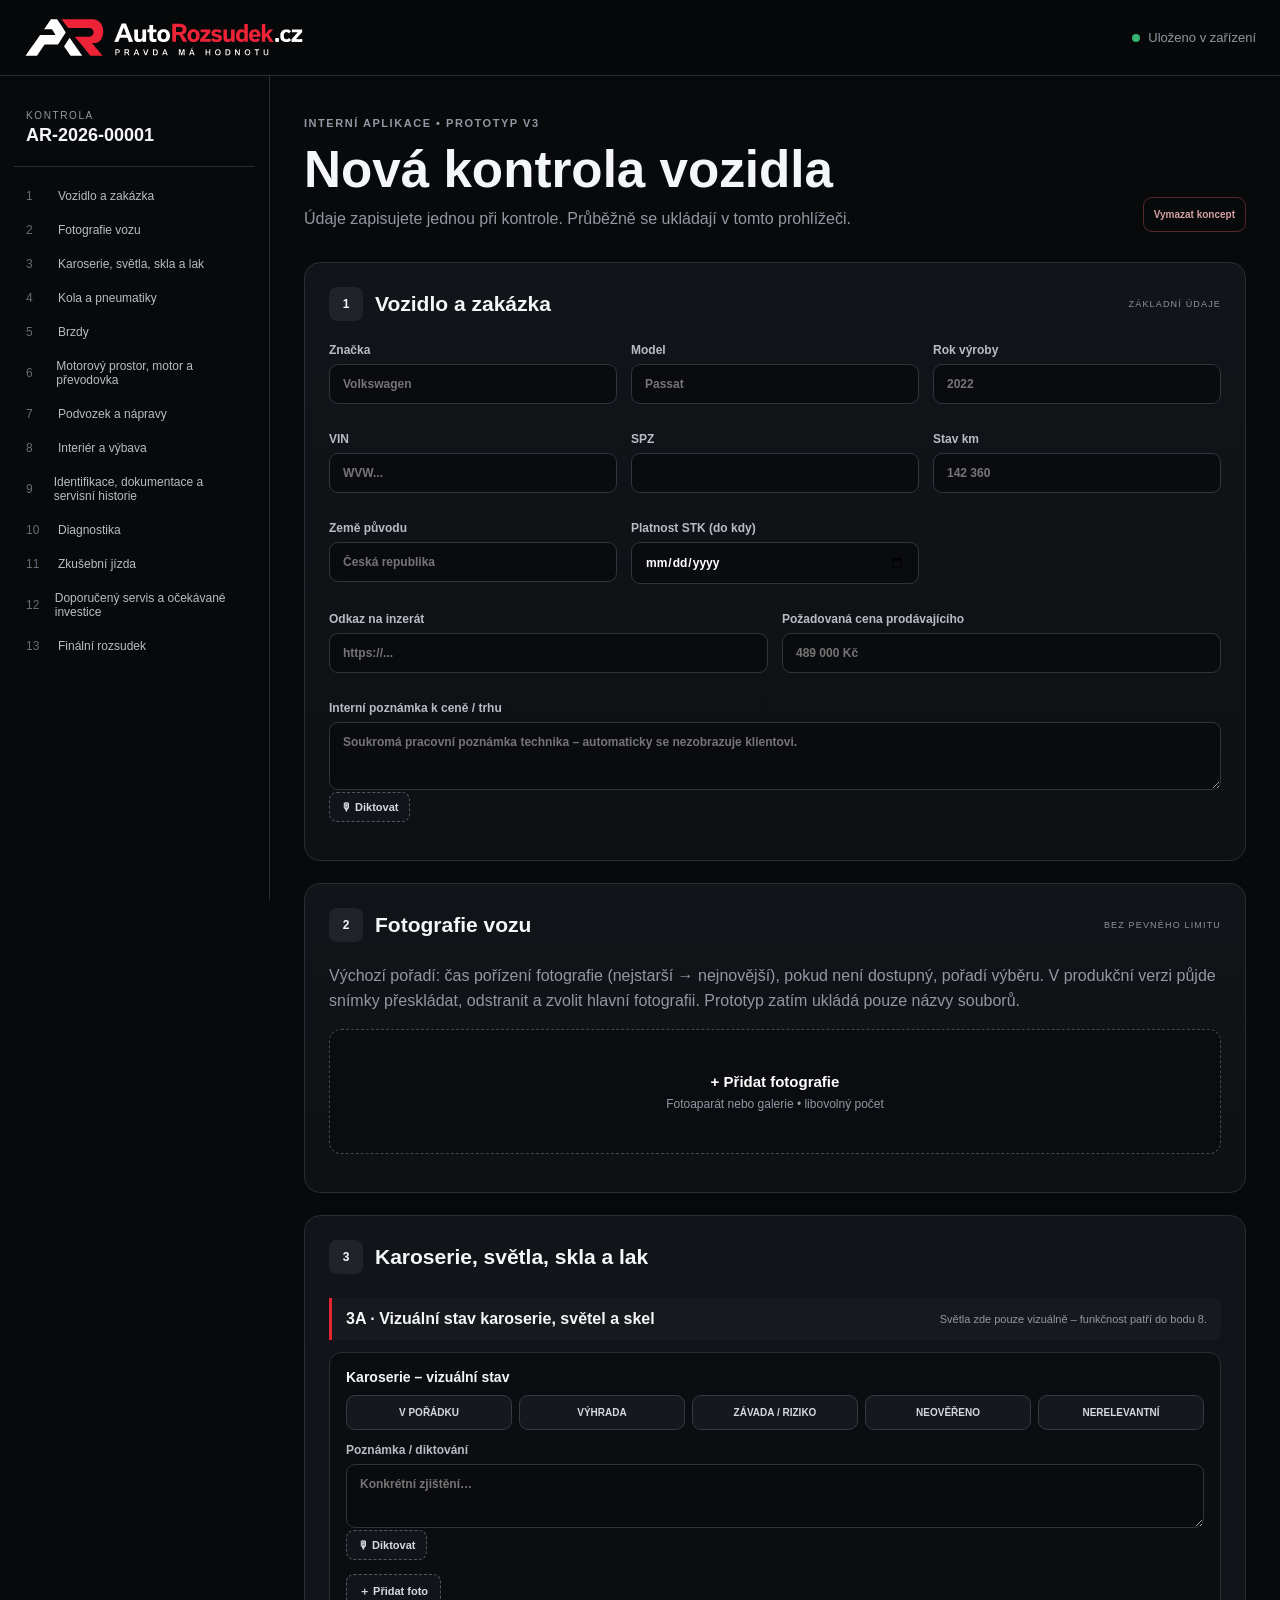
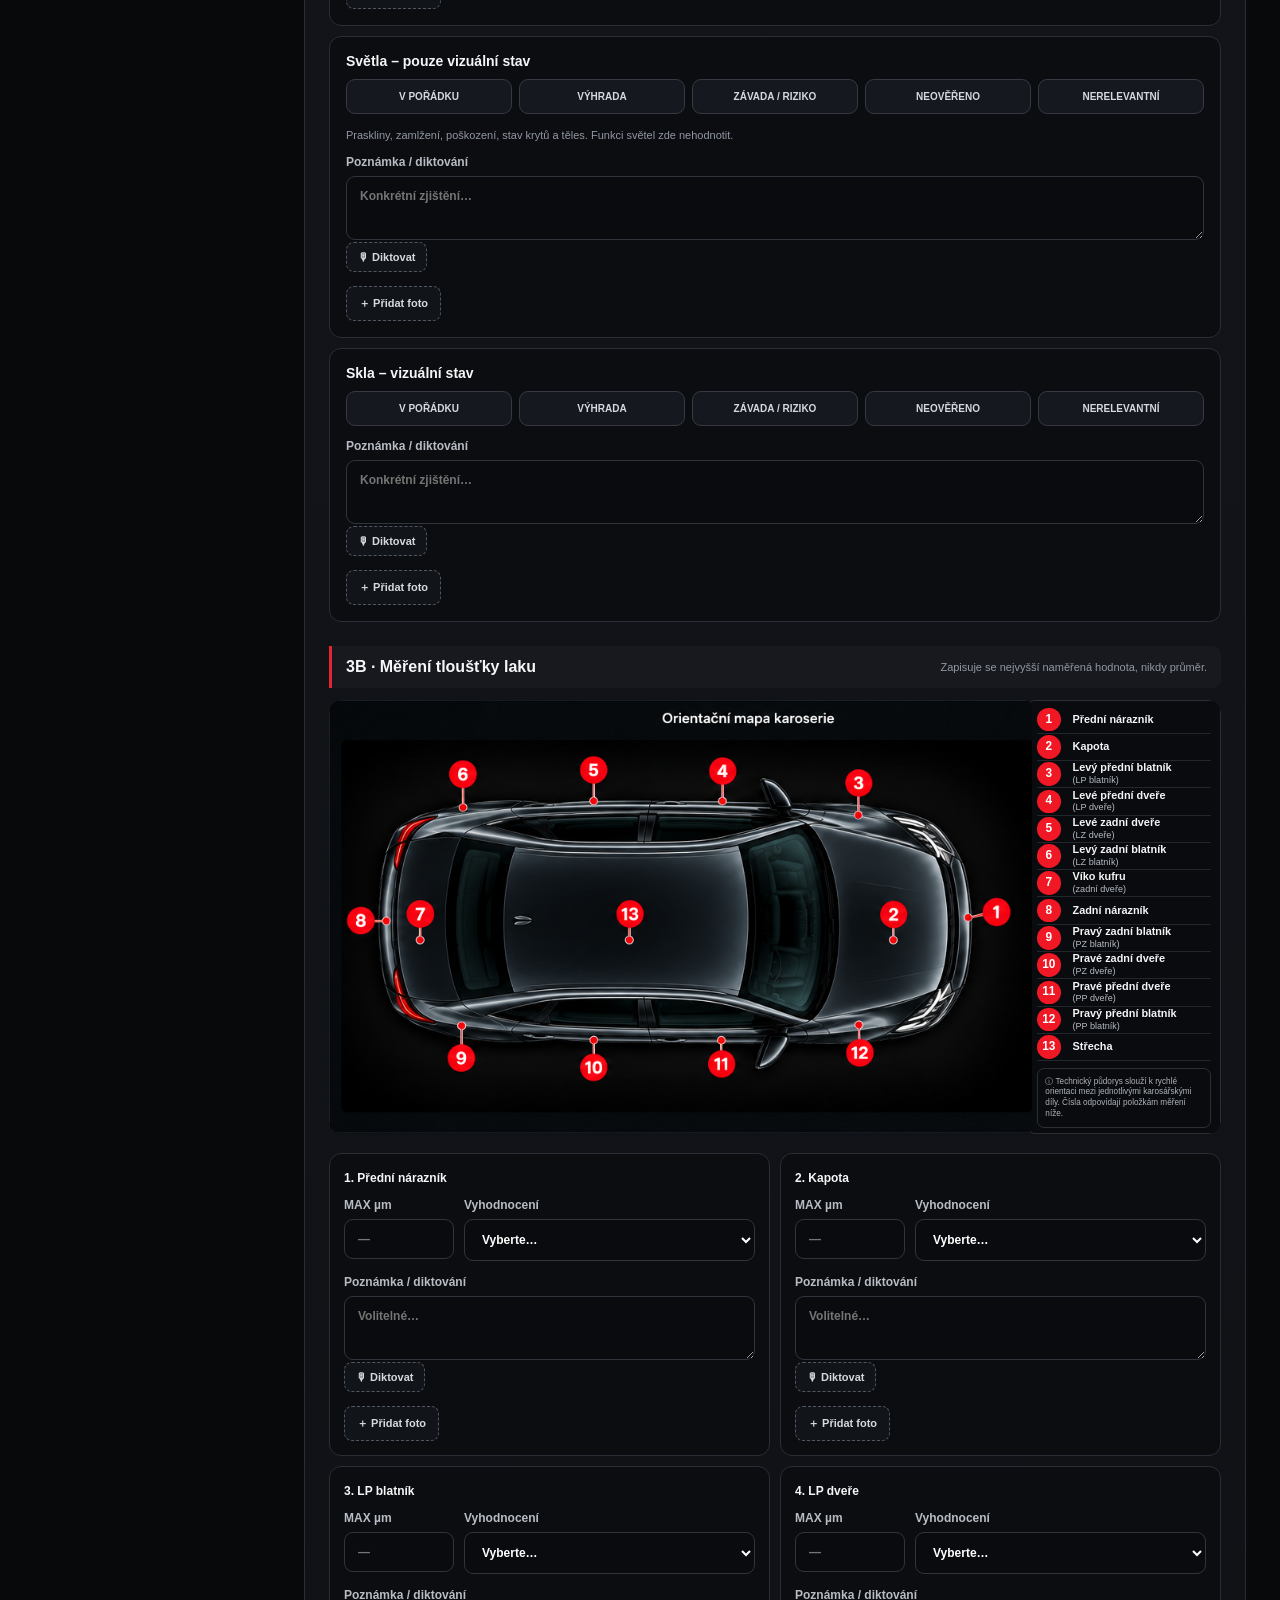
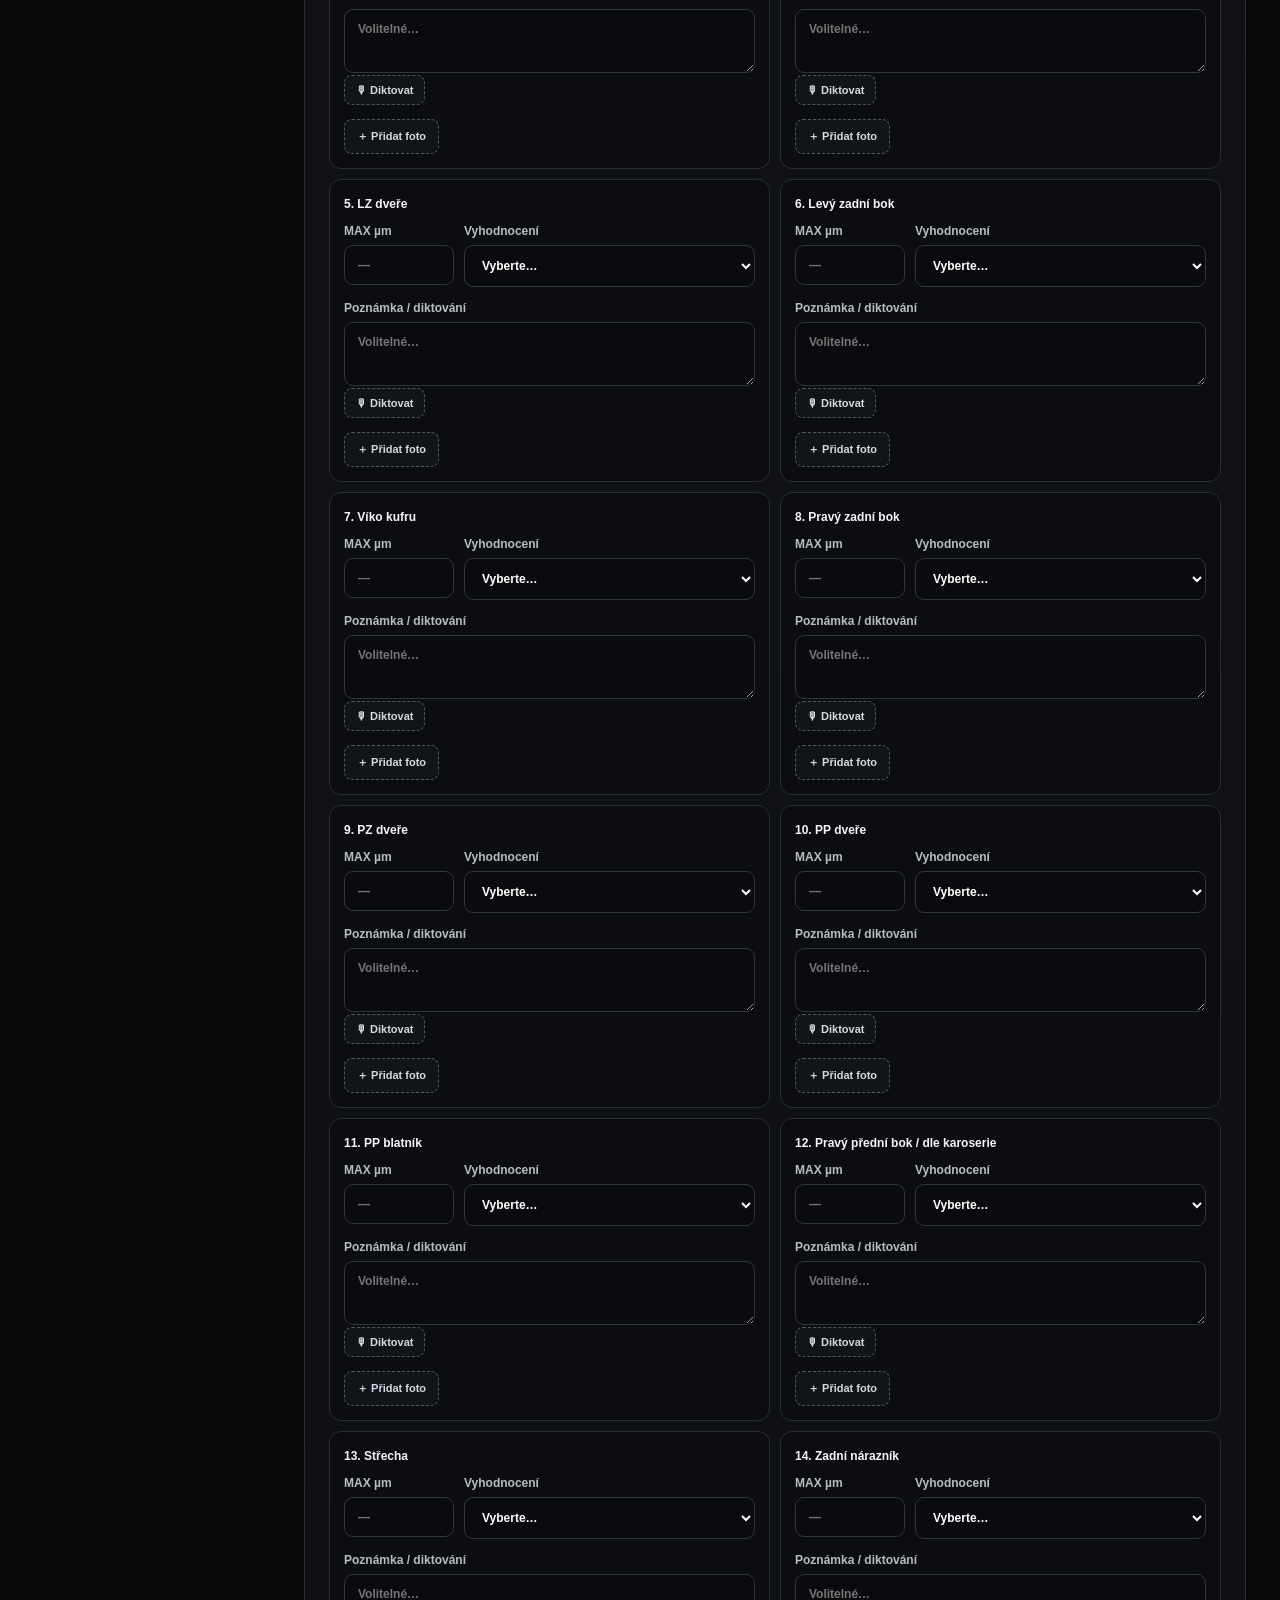
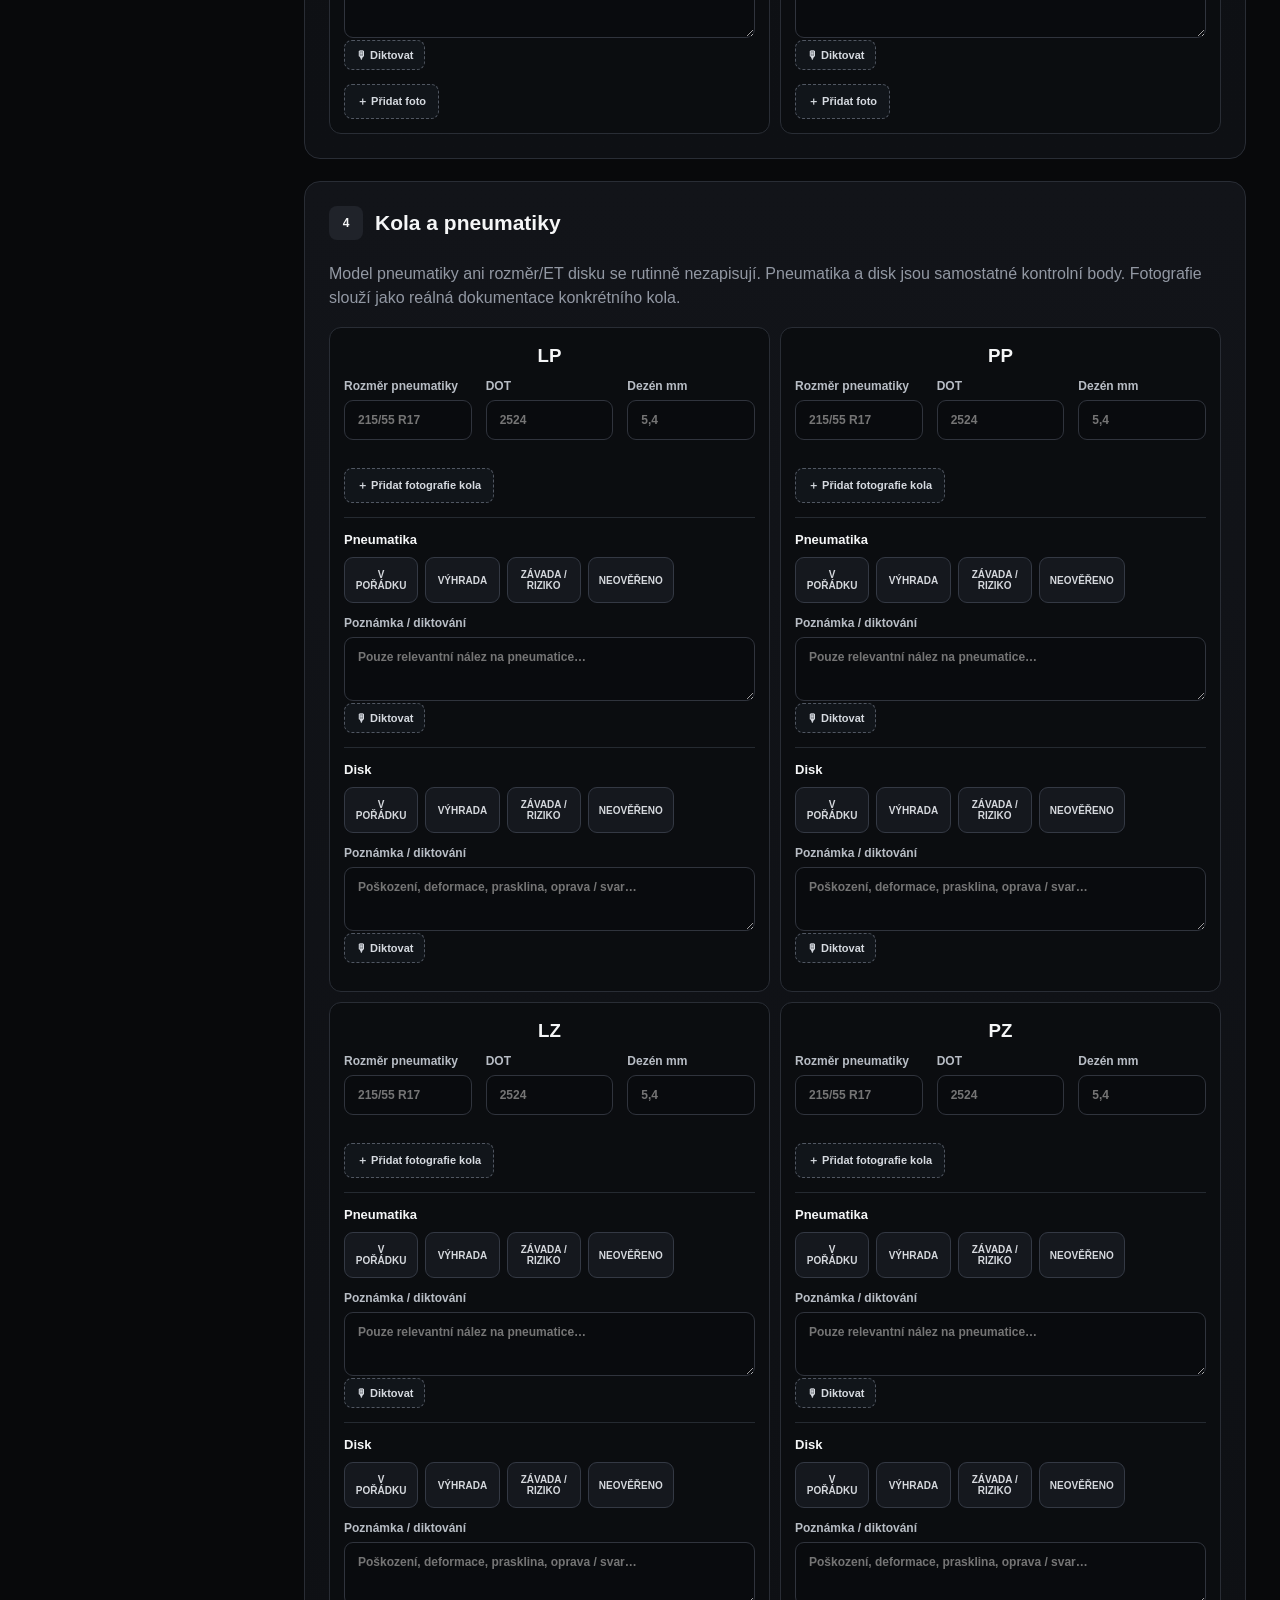
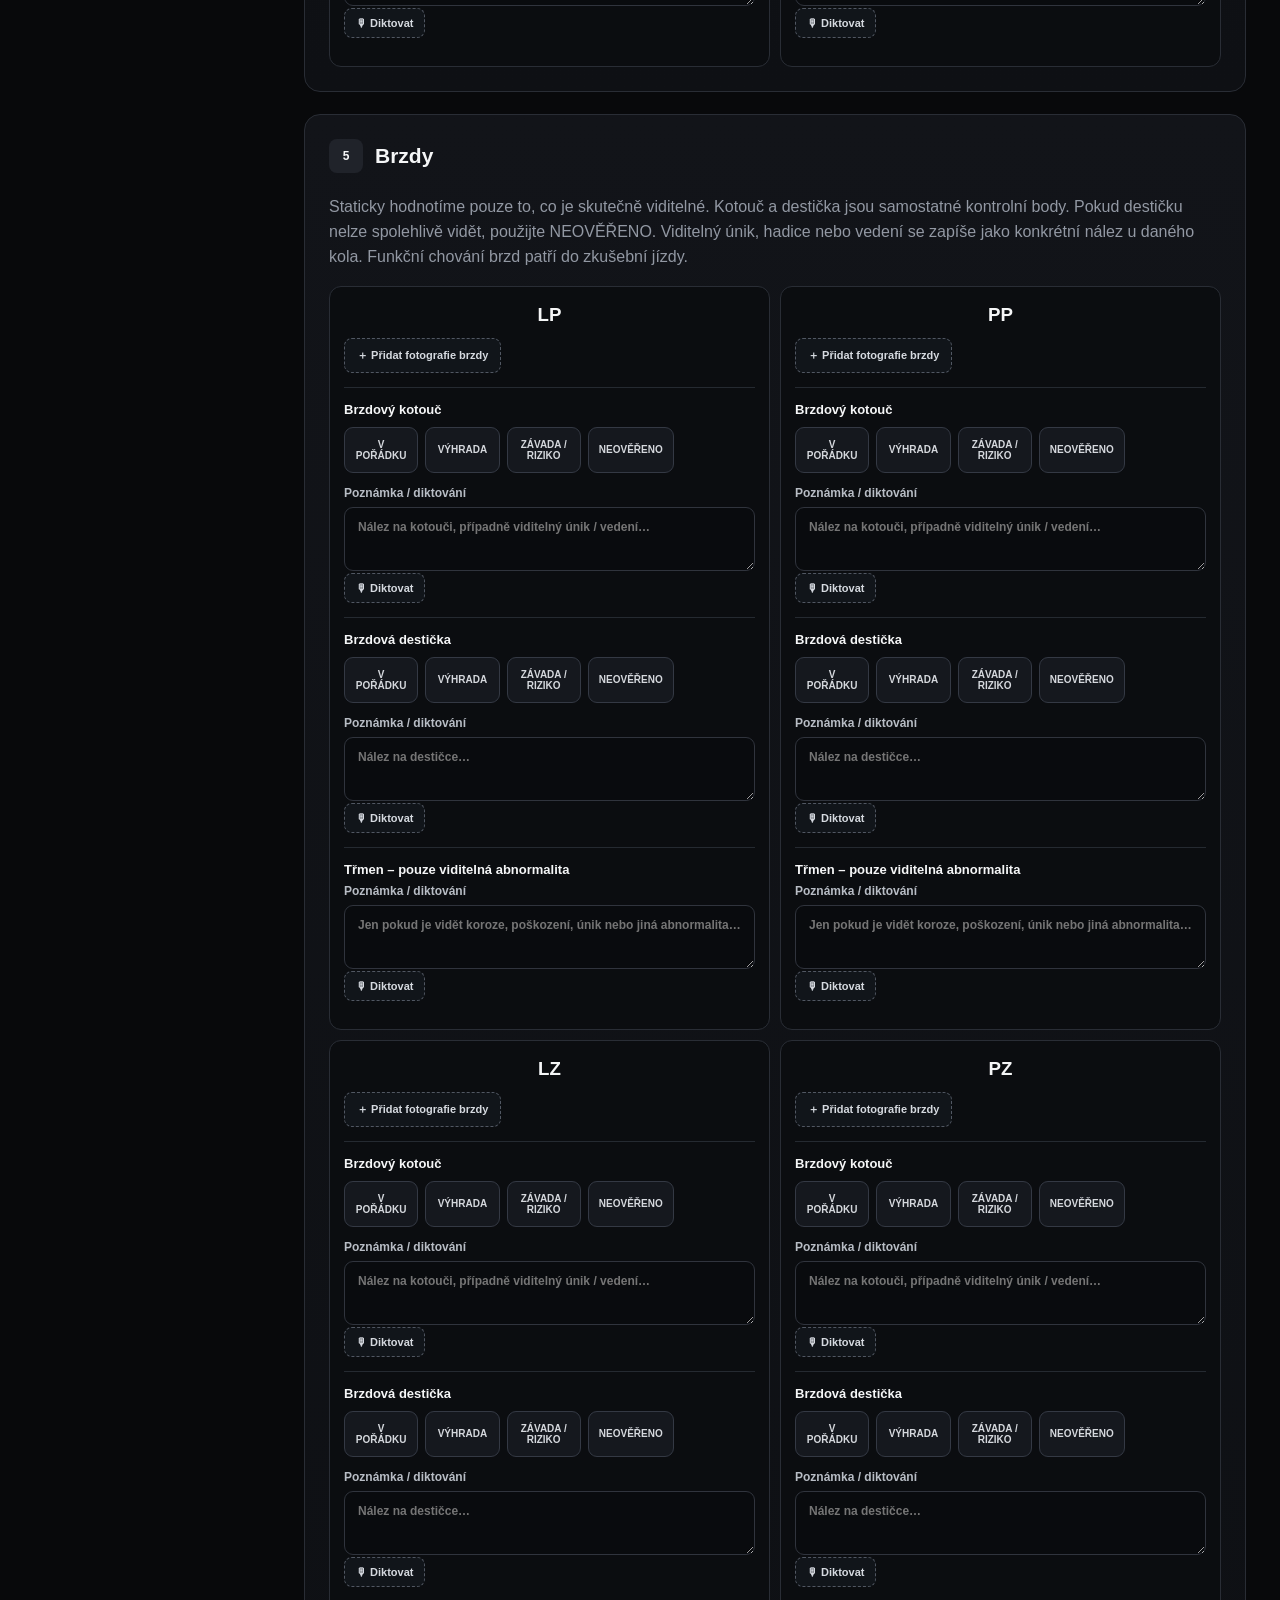
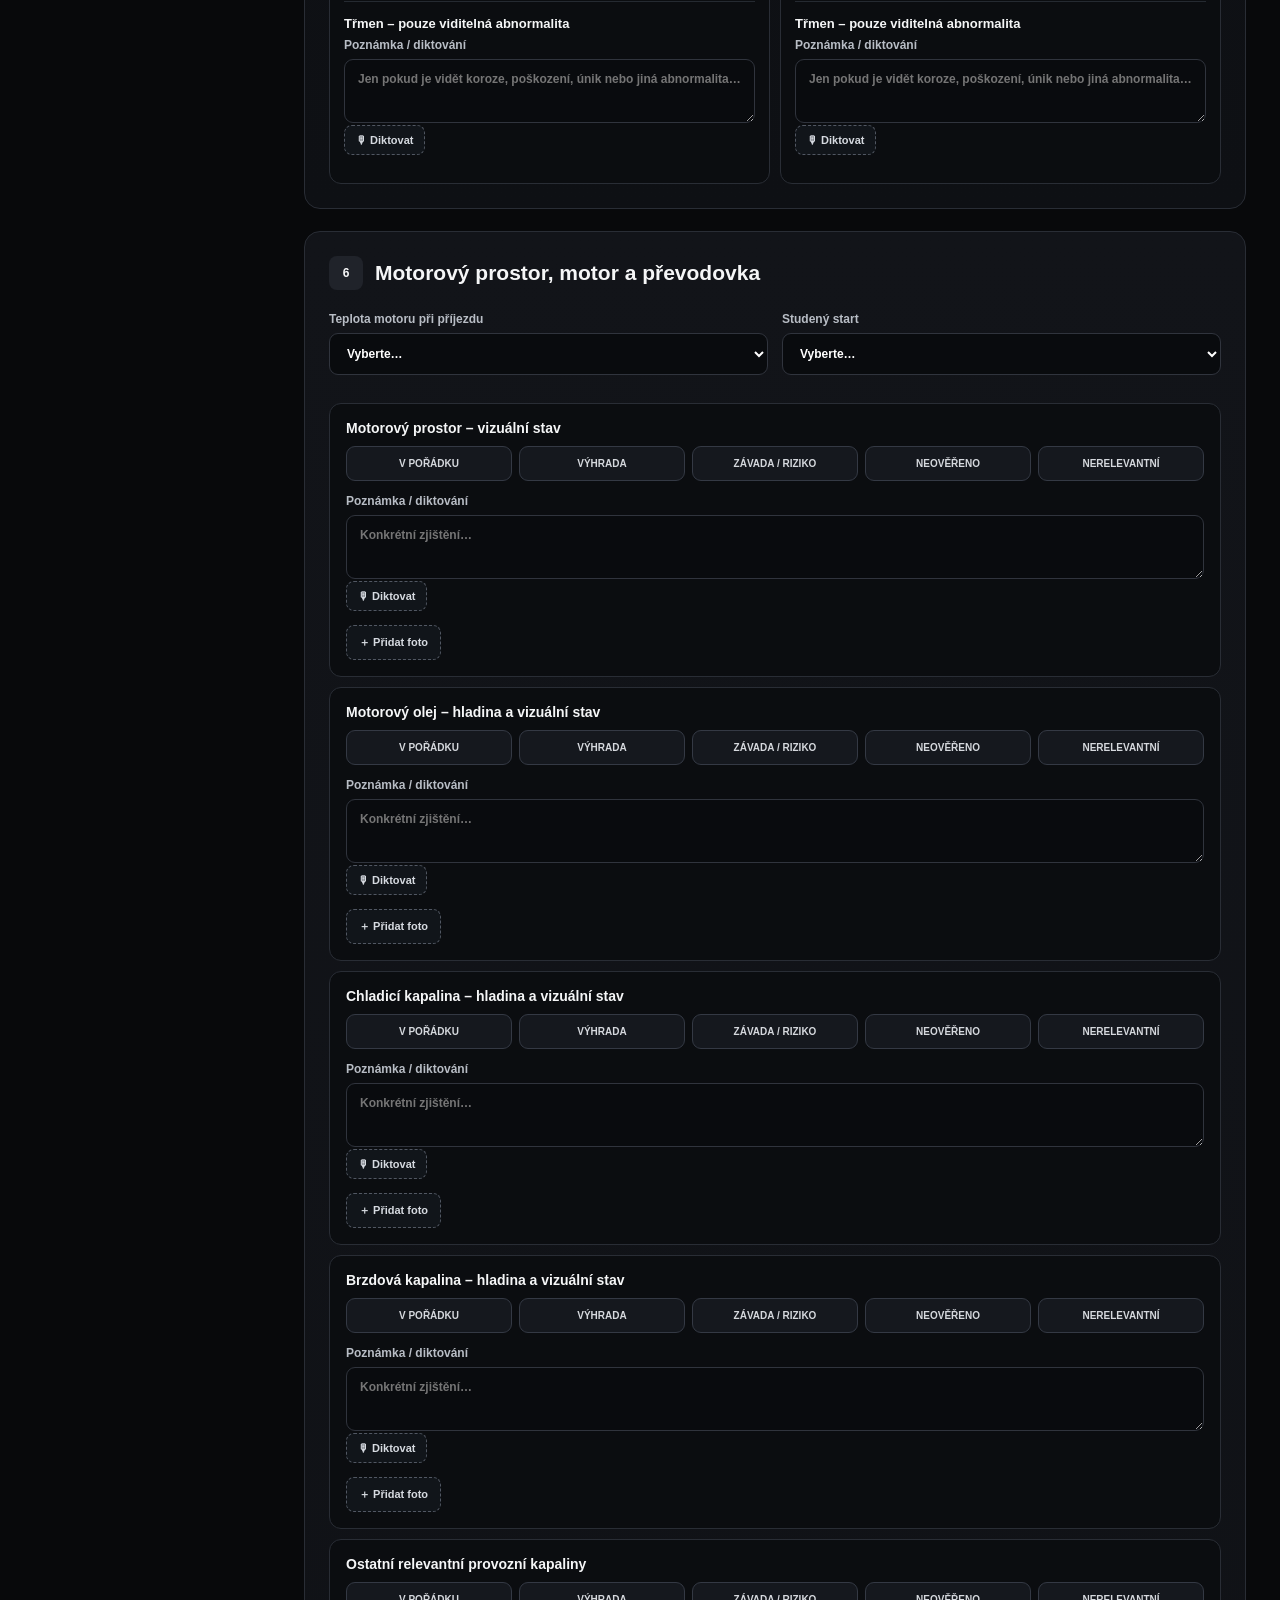
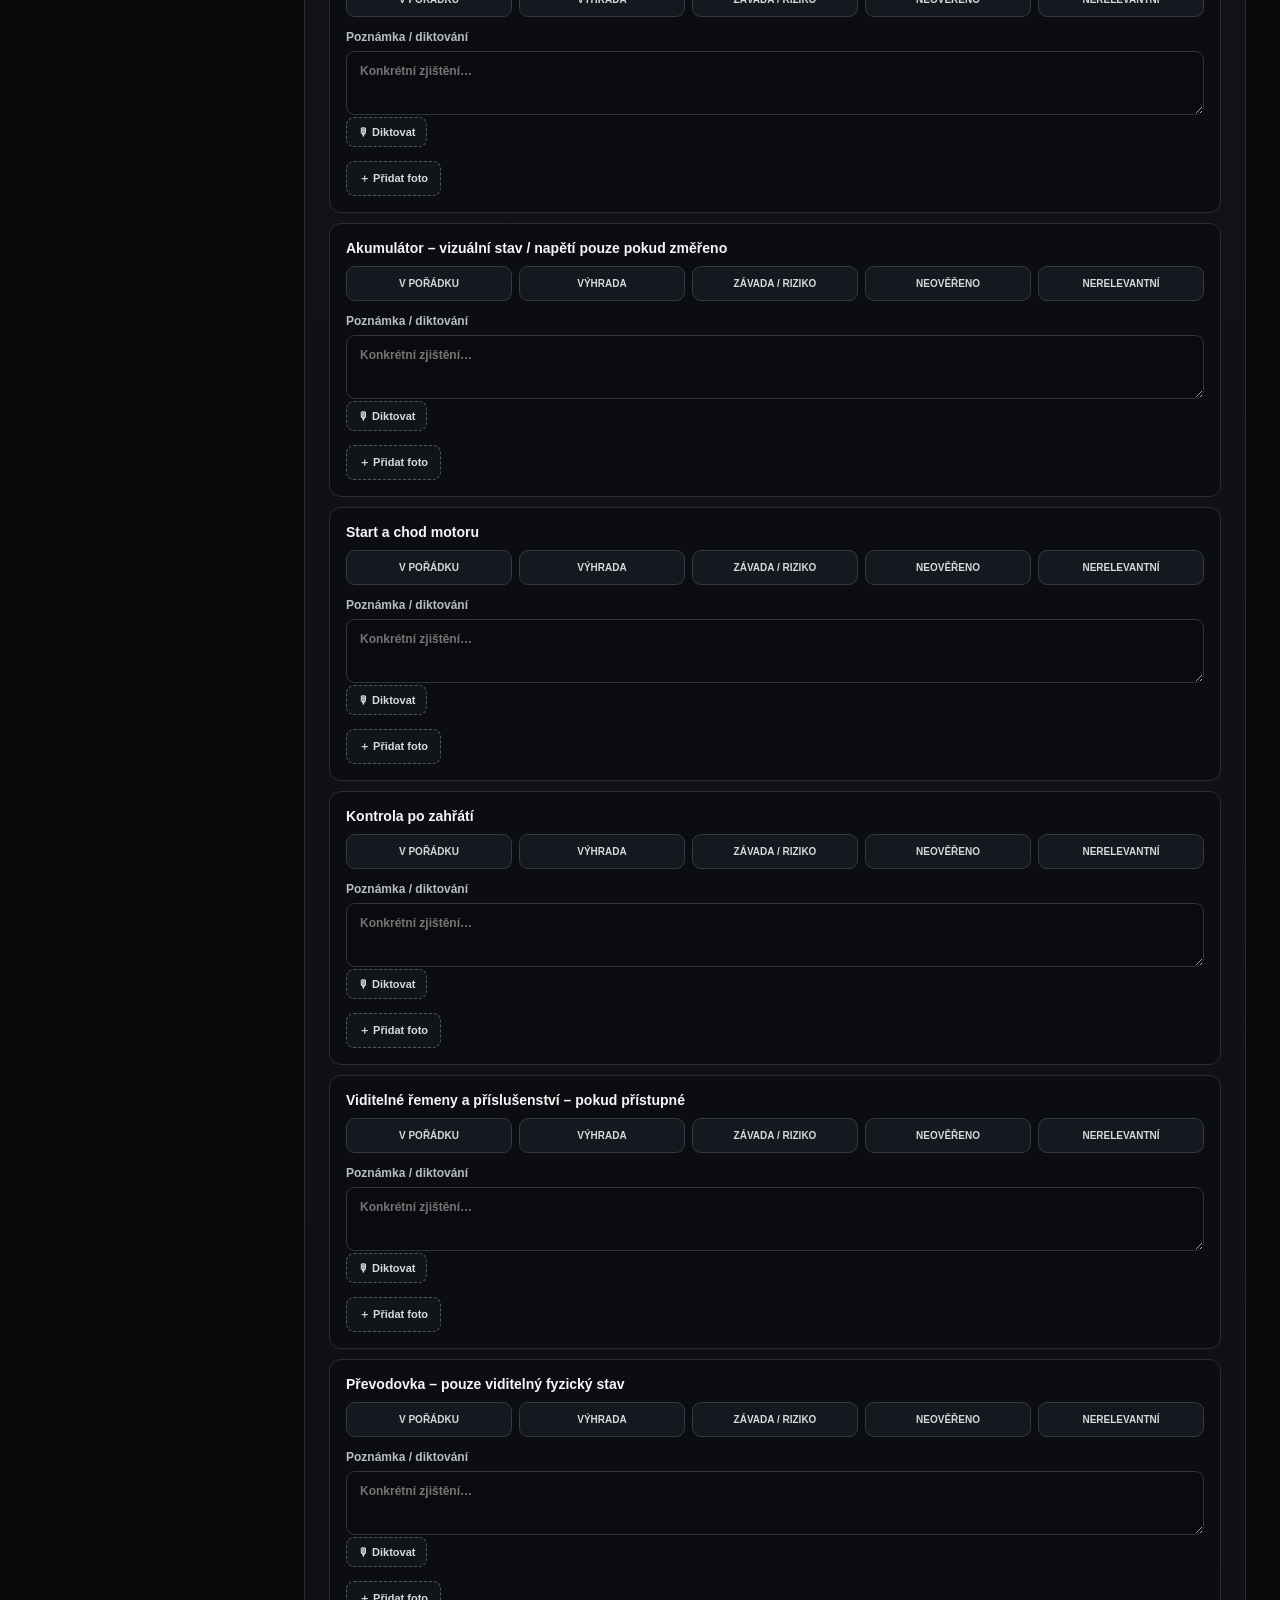
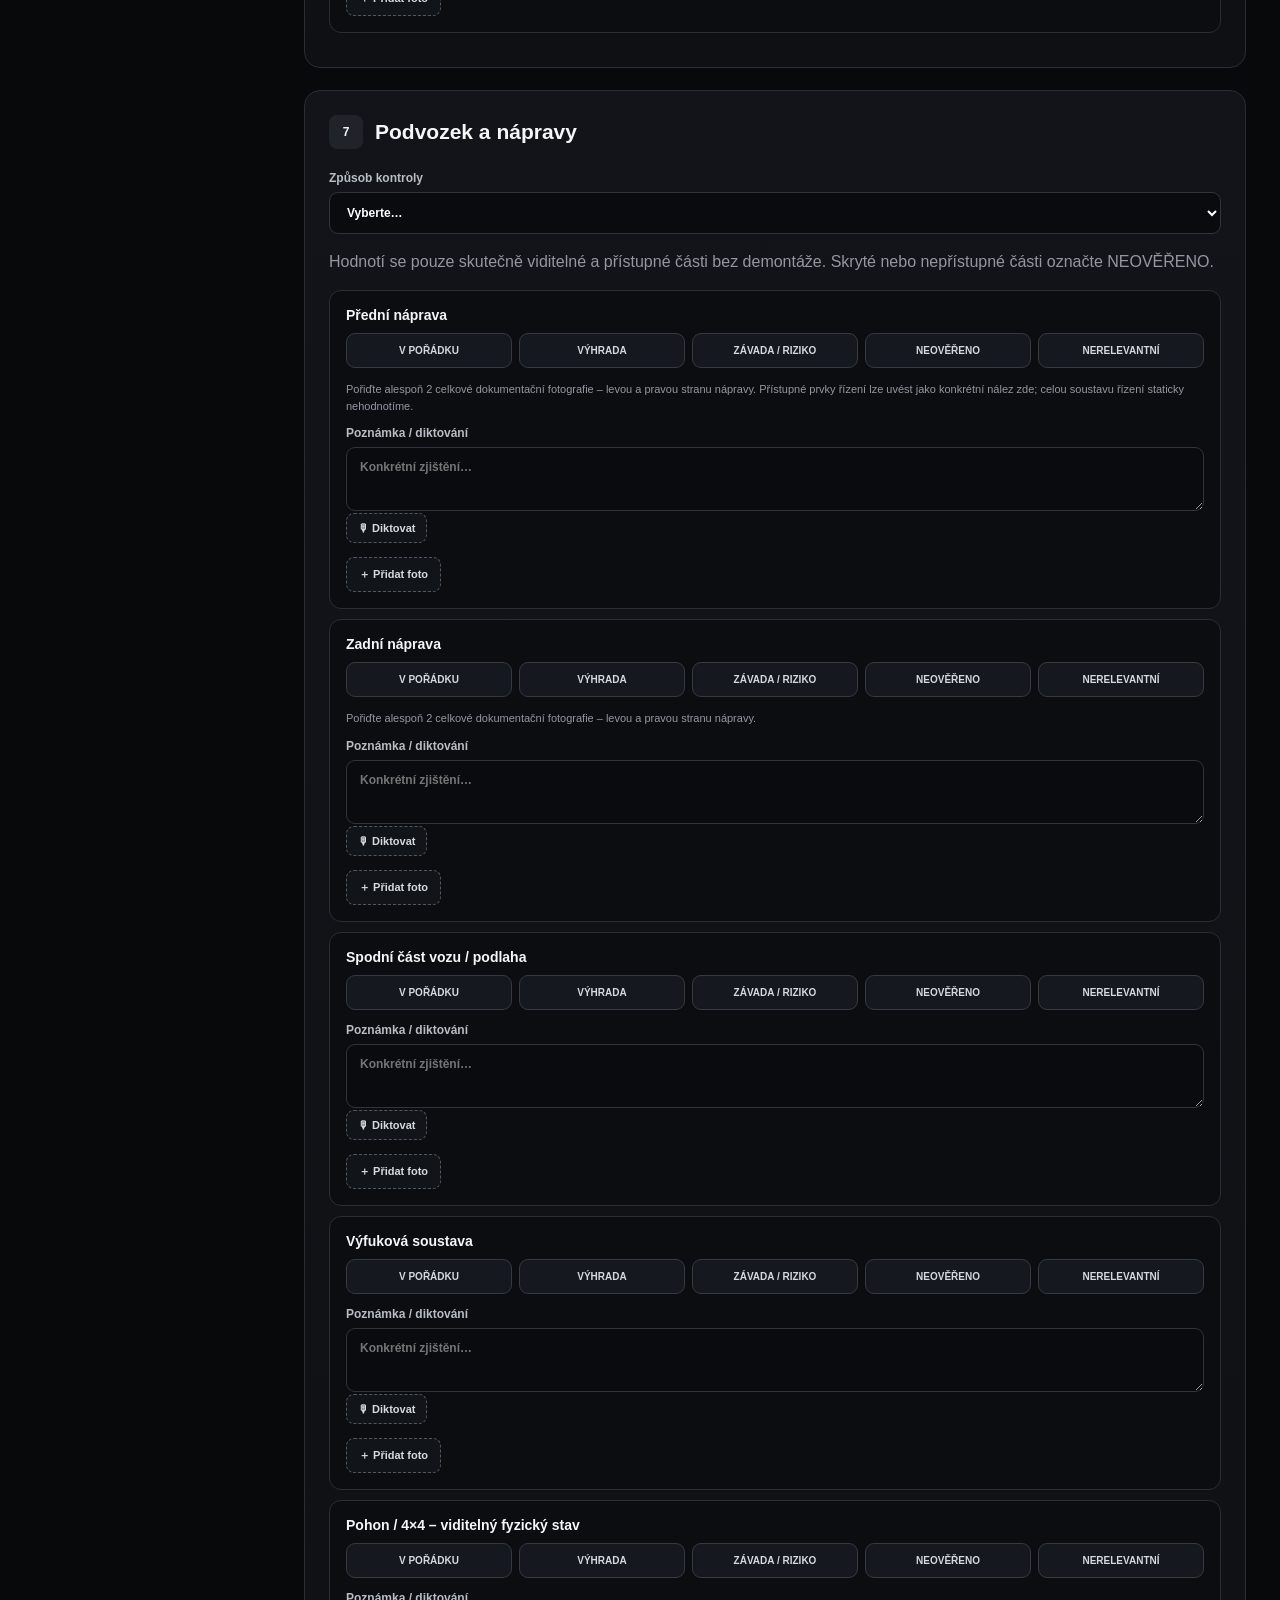
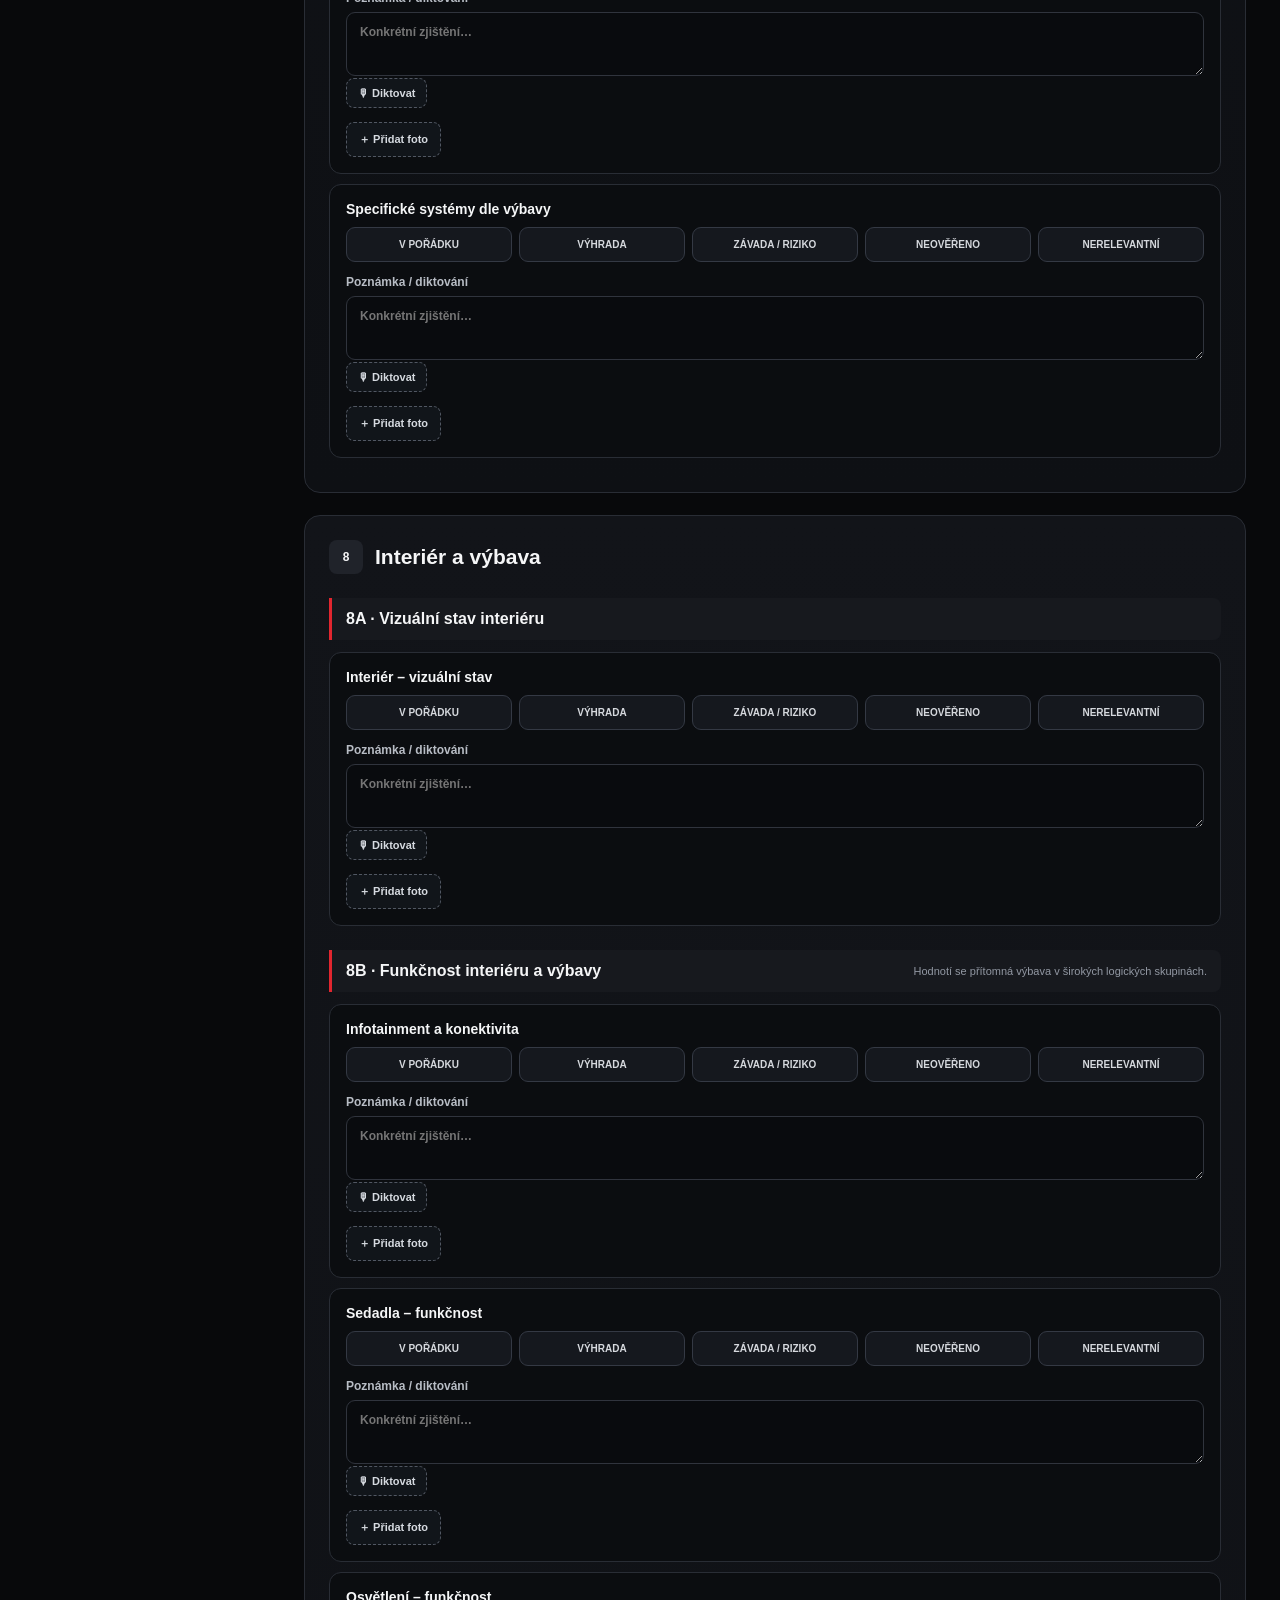
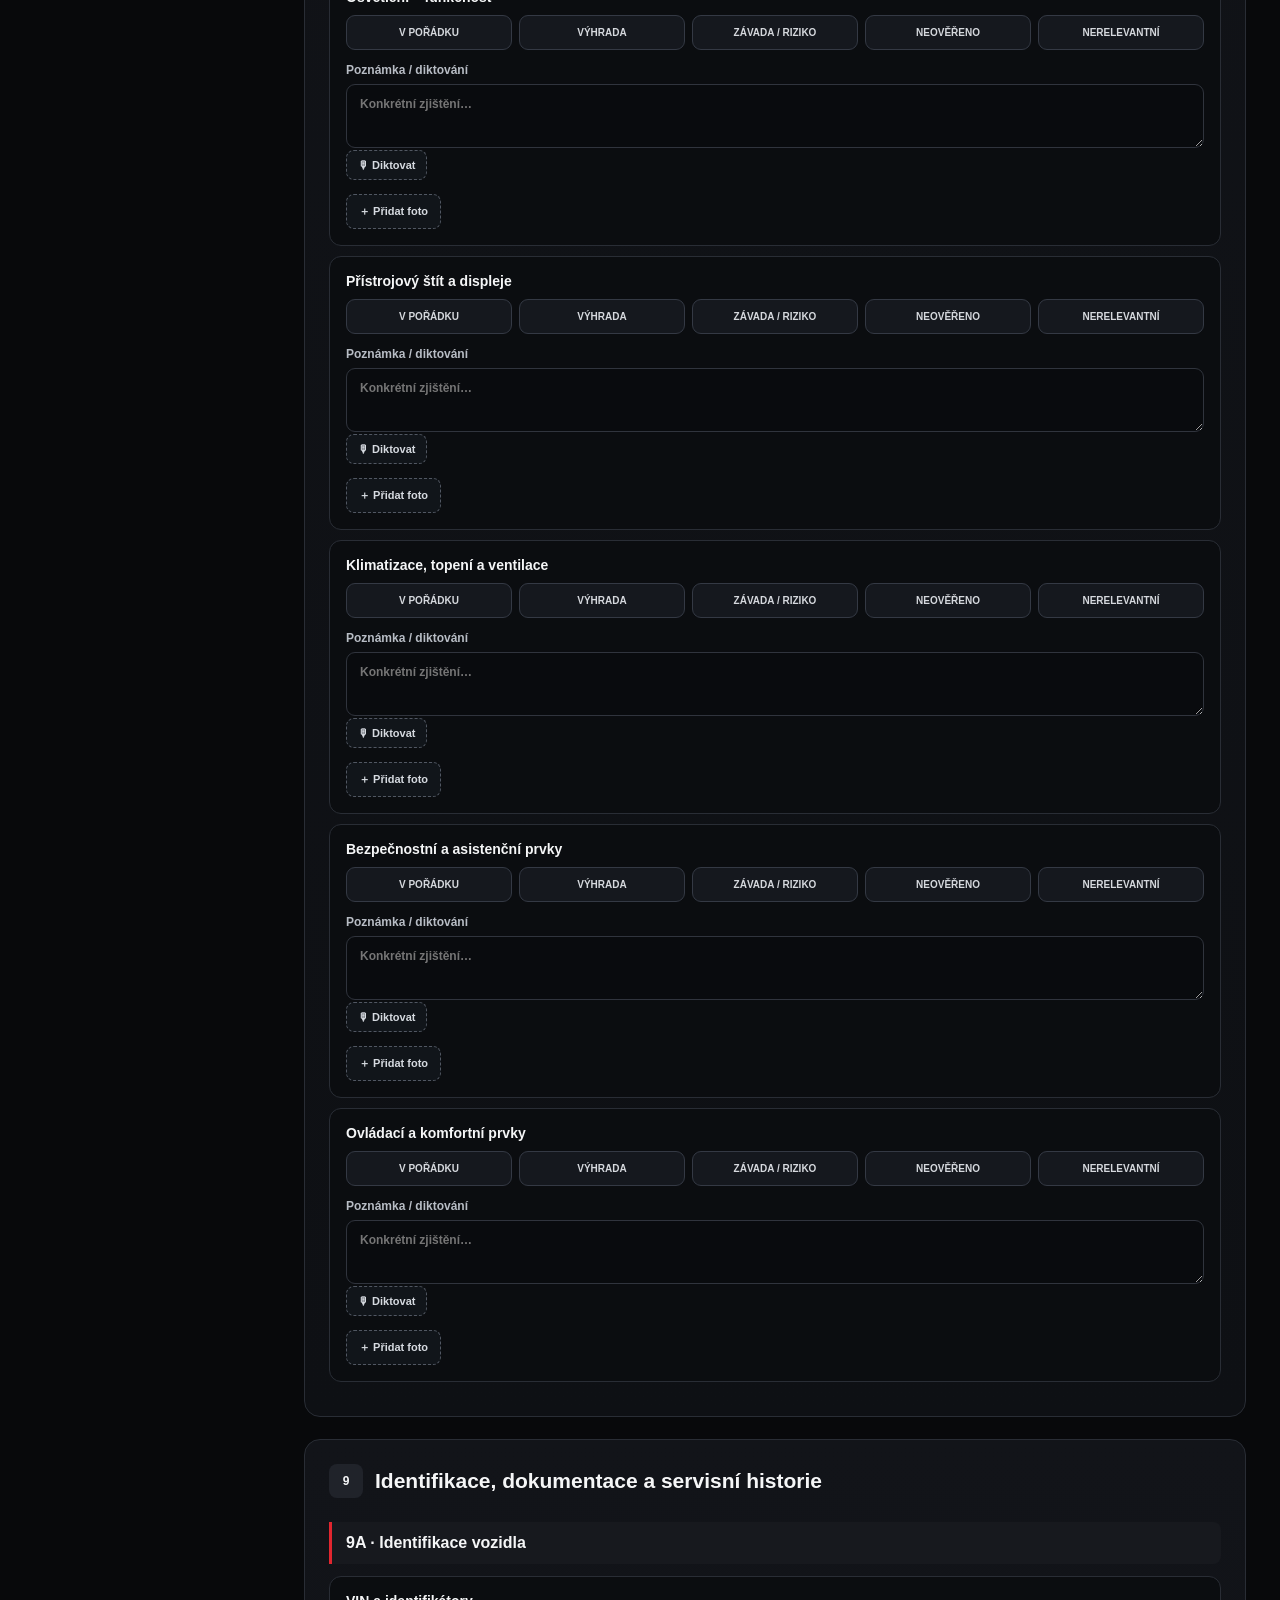
==== kontrola/index.html @ 77bdcad3 "Bod 1: doplnění platnosti STK" ====
<!doctype html>
<html lang="cs"><head><meta charset="utf-8"><meta name="viewport" content="width=device-width,initial-scale=1,viewport-fit=cover"><meta name="robots" content="noindex,nofollow"><title>Nová kontrola | AutoRozsudek.cz</title><link rel="stylesheet" href="./kontrola.css"></head><body>
<header class="topbar"><img src="../assets/logo-autorozsudek-approved-final.svg" alt="AutoRozsudek.cz" class="logo"><div class="draft"><span class="dot"></span><span id="saveState">Uloženo v zařízení</span></div></header>
<div class="app-shell"><aside class="sidebar"><div class="inspection-id"><small>KONTROLA</small><strong id="inspectionId">AR-2026-00001</strong></div><nav id="sectionNav" aria-label="Sekce kontroly"></nav></aside><main class="content">
<section class="hero-panel"><div><p class="eyebrow">INTERNÍ APLIKACE • PROTOTYP V3</p><h1>Nová kontrola vozidla</h1><p>Údaje zapisujete jednou při kontrole. Průběžně se ukládají v tomto prohlížeči.</p></div><button class="ghost danger" id="resetBtn" type="button">Vymazat koncept</button></section>
<section class="card" id="vehicle"><div class="section-heading"><div><span class="step">1</span><h2>Vozidlo a zakázka</h2></div><span class="required">ZÁKLADNÍ ÚDAJE</span></div><div class="grid cols-3"><label>Značka<input data-field="vehicle.make" placeholder="Volkswagen"></label><label>Model<input data-field="vehicle.model" placeholder="Passat"></label><label>Rok výroby<input data-field="vehicle.year" inputmode="numeric" placeholder="2022"></label><label>VIN<input data-field="vehicle.vin" autocomplete="off" placeholder="WVW..."></label><label>SPZ<input data-field="vehicle.plate"></label><label>Stav km<input data-field="vehicle.mileage" inputmode="numeric" placeholder="142 360"></label><label>Země původu<input data-field="vehicle.originCountry" placeholder="Česká republika"></label><label>Platnost STK (do kdy)<input data-field="vehicle.stkValidUntil" type="date"></label></div><div class="grid cols-2"><label>Odkaz na inzerát<input data-field="order.adUrl" type="url" placeholder="https://..."></label><label>Požadovaná cena prodávajícího<input data-field="order.askingPrice" inputmode="numeric" placeholder="489 000 Kč"></label></div><label>Interní poznámka k ceně / trhu<textarea data-field="order.priceNote" rows="3" placeholder="Soukromá pracovní poznámka technika – automaticky se nezobrazuje klientovi."></textarea></label></section>
<section class="card" id="photos"><div class="section-heading"><div><span class="step">2</span><h2>Fotografie vozu</h2></div><span class="optional">BEZ PEVNÉHO LIMITU</span></div><p class="muted">Výchozí pořadí: čas pořízení fotografie (nejstarší → nejnovější), pokud není dostupný, pořadí výběru. V produkční verzi půjde snímky přeskládat, odstranit a zvolit hlavní fotografii. Prototyp zatím ukládá pouze názvy souborů.</p><label class="upload-box"><input id="photoInput" type="file" accept="image/*" multiple><strong>+ Přidat fotografie</strong><span>Fotoaparát nebo galerie • libovolný počet</span></label><div id="photoList" class="photo-list"></div></section>
<div id="dynamicSections"></div>
<section class="card" id="final"><div class="section-heading"><div><span class="step">13</span><h2>Finální rozsudek</h2></div></div><div class="final-summary-grid"><div class="final-auto"><span>Požadovaná cena prodávajícího</span><strong id="finalAskingPrice">—</strong><small>Automaticky převzato z bodu 1</small></div><div class="final-auto"><span>Očekávané investice</span><strong id="finalInvestmentTotal">0 – 0 Kč</strong><small>Automaticky převzato z bodu 12</small></div></div><div class="verdict-picker" data-field="final.verdict"><button type="button" data-value="DOPORUČUJEME" class="ok">DOPORUČUJEME</button><button type="button" data-value="DOPORUČUJEME S VÝHRADAMI" class="warn">DOPORUČUJEME S VÝHRADAMI</button><button type="button" data-value="NEDOPORUČUJEME" class="bad">NEDOPORUČUJEME</button></div><label>Celkové hodnocení technika<textarea data-field="final.summary" rows="6" placeholder="Nejdůležitější zjištění, celkový stav a závěr pro klienta…"></textarea></label><div class="grid cols-2"><label>Posouzení požadované ceny<select data-field="final.priceAssessment"><option value="">Vyberte…</option><option>Cena odpovídá stavu vozu</option><option>Cena je vzhledem ke zjištěnému stavu vyšší</option><option>Cena je vzhledem ke stavu vozu zajímavá</option><option>Nelze spolehlivě posoudit</option></select></label><label>Komentář k ceně<textarea data-field="final.priceComment" rows="2" placeholder="Volitelné…"></textarea></label></div><div class="inspector"><span>Kontrolu provedl:</span><strong>Lukáš Stehlík</strong><small>AutoRozsudek.cz</small></div><button class="report-btn" type="button" id="reportBtn">ZKONTROLOVAT A VYTVOŘIT REPORT →</button><div id="validationResult"></div><p class="muted">Prototyp report ještě negeneruje. Kontrola před vytvořením upozorní na chybějící důležité údaje; legitimní NEOVĚŘENO / NERELEVANTNÍ nebude blokovat.</p></section>
</main></div><script src="./kontrola.js"></script></body></html>
---- kontrola/kontrola.css ----
:root{--bg:#08090b;--panel:#111318;--panel2:#171a20;--line:#292d35;--text:#f5f6f7;--muted:#9298a3;--red:#e1262f;--orange:#f0a21a;--green:#35b46f}*{box-sizing:border-box}html{scroll-behavior:smooth}body{margin:0;background:var(--bg);color:var(--text);font-family:Inter,ui-sans-serif,-apple-system,BlinkMacSystemFont,"Segoe UI",sans-serif}.topbar{height:76px;position:sticky;top:0;z-index:30;display:flex;align-items:center;justify-content:space-between;padding:12px 24px;background:rgba(8,9,11,.94);border-bottom:1px solid var(--line);backdrop-filter:blur(16px)}.logo{width:280px;max-width:58vw;height:48px;object-fit:contain;object-position:left center}.draft{display:flex;align-items:center;gap:8px;color:var(--muted);font-size:13px}.dot{width:8px;height:8px;border-radius:50%;background:var(--green)}.app-shell{display:grid;grid-template-columns:270px minmax(0,1fr);max-width:1500px;margin:auto}.sidebar{position:sticky;top:76px;height:calc(100vh - 76px);padding:24px 14px;border-right:1px solid var(--line);overflow:auto}.inspection-id{padding:10px 12px 20px;border-bottom:1px solid var(--line);margin-bottom:12px}.inspection-id small{display:block;color:var(--muted);font-size:10px;letter-spacing:.16em}.inspection-id strong{display:block;margin-top:4px;font-size:18px}.sidebar a{display:flex;gap:10px;align-items:center;color:#b8bdc5;text-decoration:none;padding:10px 12px;border-radius:9px;font-size:12px}.sidebar a:hover{background:var(--panel2);color:#fff}.nav-num{color:#666d78;width:22px}.content{padding:34px;max-width:1160px;width:100%;margin:auto}.hero-panel{display:flex;align-items:flex-end;justify-content:space-between;gap:20px;margin:5px 0 30px}.eyebrow{color:var(--red);font-weight:800;letter-spacing:.14em;font-size:11px}.hero-panel h1{font-size:clamp(30px,4vw,52px);margin:8px 0}.hero-panel p,.muted{color:var(--muted);line-height:1.55}.hero-panel p{margin:0;max-width:700px}.card{background:linear-gradient(180deg,#121419,#0e1014);border:1px solid var(--line);border-radius:16px;padding:24px;margin:0 0 22px;scroll-margin-top:100px}.section-heading{display:flex;align-items:center;justify-content:space-between;gap:15px;margin-bottom:22px}.section-heading>div{display:flex;align-items:center;gap:12px}.section-heading h2{font-size:21px;margin:0}.step{display:grid;place-items:center;width:34px;height:34px;border-radius:8px;background:#20232a;font-size:12px;font-weight:800}.required,.optional{font-size:9px;letter-spacing:.13em;color:#8d939d}.grid{display:grid;gap:14px;margin-bottom:14px}.cols-3{grid-template-columns:repeat(3,1fr)}.cols-2{grid-template-columns:repeat(2,1fr)}label{display:flex;flex-direction:column;gap:7px;color:#b8bdc5;font-size:12px;font-weight:650;margin-bottom:14px}input,textarea,select{width:100%;border:1px solid #30343d;background:#090b0e;color:#fff;border-radius:9px;padding:12px 13px;font:inherit;outline:none}input:focus,textarea:focus,select:focus{border-color:#646b78;box-shadow:0 0 0 3px rgba(255,255,255,.04)}textarea{resize:vertical;min-height:64px}.upload-box{min-height:125px;border:1px dashed #424752;border-radius:12px;display:grid;place-items:center;align-content:center;gap:7px;cursor:pointer;text-align:center;background:#0a0c0f}.upload-box.small{min-height:100px}.upload-box input,.mini-upload input{display:none}.upload-box strong{font-size:15px;color:#fff}.upload-box span{color:var(--muted);font-weight:400}.photo-list,.media-files{display:flex;flex-wrap:wrap;gap:8px;margin-top:9px}.photo-pill{padding:7px 9px;border:1px solid var(--line);border-radius:8px;color:#c4c8cf;font-size:10px}.finding-media{display:flex;align-items:flex-start;gap:10px;flex-wrap:wrap;margin-top:5px}.mini-upload{margin:0;display:inline-flex;cursor:pointer}.mini-upload span{border:1px dashed #515762;border-radius:8px;padding:9px 12px;color:#d6dae0;background:#11151a;font-size:11px}.mini-upload:hover span{border-color:#858c97;background:#181d23}.status-row{display:grid;grid-template-columns:repeat(5,1fr);gap:7px;margin:10px 0 13px}.status-row button,.verdict-picker button,.ghost,.report-btn,.remove-investment{border:1px solid #343944;background:#15181e;color:#d5d8dd;border-radius:9px;padding:11px 10px;font-weight:800;font-size:10px;cursor:pointer}.status-row button.active{outline:2px solid #fff;outline-offset:1px}.status-row .ok.active{background:#173b29}.status-row .warn.active{background:#4b3613}.status-row .bad.active{background:#481b20}.status-row .unknown.active{background:#30343c}.status-row .na.active{background:#25272c}.check-point{border:1px solid var(--line);background:#0b0d10;border-radius:12px;padding:16px;margin:10px 0}.check-point h3{margin:0;font-size:14px}.subhead{display:flex;justify-content:space-between;gap:12px;align-items:center;margin:24px 0 12px;padding:12px 14px;border-left:3px solid var(--red);background:#17191e;border-radius:0 8px 8px 0}.subhead:first-child{margin-top:0}.subhead span{color:var(--muted);font-size:11px}.paint-grid,.wheel-grid{display:grid;grid-template-columns:repeat(2,1fr);gap:10px}.paint-part,.wheel{border:1px solid var(--line);border-radius:12px;padding:14px;background:#0b0d10}.paint-part>b{font-size:12px}.paint-fields{display:grid;grid-template-columns:110px 1fr;gap:10px;margin-top:12px}.wheel h3{text-align:center;margin:3px 0 12px}.brake-icon{text-align:center;font-size:48px;color:#777f8a}.wheel-visual-grid{display:grid;grid-template-columns:repeat(4,1fr);gap:10px;margin:18px 0 20px}.tire-visual{min-width:0;text-align:center;border:1px solid #323741;background:radial-gradient(circle at 50% 30%,#20242b,#0a0c0f 70%);border-radius:14px;padding:14px 8px 12px}.tire-visual>b{display:block;margin:8px 0 5px;font-size:13px}.tire-ring{width:112px;height:112px;margin:auto;border-radius:50%;background:radial-gradient(circle,#16191e 0 30%,#626873 31% 34%,#181b20 35% 55%,#050607 56% 69%,#2b2f35 70% 76%,#090a0c 77%);display:grid;place-items:center;box-shadow:inset 0 0 0 3px #15181d,0 8px 20px rgba(0,0,0,.35)}.rim{width:61px;height:61px;border-radius:50%;position:relative;background:radial-gradient(circle,#111 0 8%,#8d939b 9% 14%,#262a30 15% 27%,#777d85 28% 31%,#1a1d22 32%)}.rim i{position:absolute;left:28px;top:4px;width:5px;height:25px;background:linear-gradient(#aeb3b9,#3c4148);transform-origin:2.5px 27px;border-radius:3px}.rim i:nth-child(2){transform:rotate(72deg)}.rim i:nth-child(3){transform:rotate(144deg)}.rim i:nth-child(4){transform:rotate(216deg)}.rim i:nth-child(5){transform:rotate(288deg)}.rim span{position:absolute;width:9px;height:9px;border-radius:50%;background:#b6bbc1;left:26px;top:26px}.visual-values>span{display:block;font-weight:800;font-size:13px}.visual-values small{display:block;color:#9298a3;margin-top:3px}.visual-values em{font-style:normal;color:#dce0e5}.tread-line{margin:8px auto 0;width:86%;position:relative;border-top:1px solid #555c66;padding-top:5px}.tread-line i{position:absolute;left:50%;top:-5px;height:10px;border-left:1px solid #9299a3}.tread-line strong{font-size:11px;color:#f2f3f4}.checkline{flex-direction:row;align-items:center;border:1px solid var(--line);border-radius:10px;padding:13px;background:#0b0d10}.checkline input{width:auto;margin:0}.safety-note,.reminder{padding:14px 16px;border-radius:10px;margin-bottom:14px;display:flex;flex-direction:column;gap:4px}.safety-note{background:#171b21;border:1px solid #303640;color:#c7cbd1;font-size:12px}.reminder{background:#302510;border:1px solid #6a4b15}.reminder b{color:#ffc45c;font-size:11px}.investment-row{border:1px solid var(--line);background:#0b0d10;border-radius:12px;padding:15px;margin-bottom:10px}.remove-investment{color:#d5a1a4;border-color:#54282c;background:transparent}.total-box,.final-auto{margin-top:16px;border:1px solid #3b4049;background:#171a20;border-radius:12px;padding:18px;display:flex;justify-content:space-between;align-items:center;gap:10px}.total-box span,.final-auto span{font-size:11px;letter-spacing:.1em;color:#aeb3bc}.total-box strong,.final-auto strong{font-size:22px}.final-auto{margin:0 0 18px;flex-wrap:wrap}.final-auto small{width:100%;color:var(--muted)}.ghost{background:transparent}.ghost.danger{color:#d5a1a4;border-color:#54282c}.verdict-picker{display:grid;grid-template-columns:repeat(3,1fr);gap:10px;margin-bottom:18px}.verdict-picker button.active{outline:2px solid #fff}.verdict-picker .ok.active{background:#17452d}.verdict-picker .warn.active{background:#5a3b0d}.verdict-picker .bad.active{background:#551b21}.inspector{display:flex;flex-direction:column;gap:3px;border-top:1px solid var(--line);padding-top:18px;margin-top:8px}.inspector span,.inspector small{color:var(--muted);font-size:11px}.report-btn{width:100%;margin-top:18px;padding:15px;background:var(--red);border-color:var(--red);color:#fff;font-size:12px}@media(max-width:900px){.app-shell{grid-template-columns:1fr}.sidebar{position:sticky;top:76px;height:auto;z-index:20;background:#0b0d10;border-right:0;border-bottom:1px solid var(--line);display:flex;overflow-x:auto;padding:8px}.inspection-id{display:none}.sidebar nav{display:flex}.sidebar a{white-space:nowrap}.content{padding:20px 14px 60px}.cols-3,.cols-2,.paint-grid,.wheel-grid{grid-template-columns:1fr}.wheel-visual-grid{grid-template-columns:repeat(2,1fr)}.status-row{grid-template-columns:repeat(2,1fr)}.verdict-picker{grid-template-columns:1fr}.hero-panel{align-items:flex-start;flex-direction:column}.topbar{padding:10px 14px}.logo{width:230px}.card{padding:18px;border-radius:13px}.section-heading{align-items:flex-start}.required,.optional{display:none}.subhead{align-items:flex-start;flex-direction:column}.paint-fields{grid-template-columns:95px 1fr}.total-box{align-items:flex-start;flex-direction:column}.tire-ring{width:100px;height:100px}}
/* V3 – schválené workflow */
.small{font-size:11px}.component-block{border-top:1px solid #252a31;padding-top:14px;margin-top:14px}.component-block h4{margin:0 0 7px;font-size:13px}.body-map-wrap{max-width:520px;margin:0 auto 18px;border:1px solid var(--line);border-radius:14px;padding:16px;background:#0b0d10}.body-map-title{text-align:center;font-size:12px;font-weight:800;letter-spacing:.08em;color:#cfd3d9;margin-bottom:8px}.body-map{display:block;width:100%;max-height:440px}.body-map .car-outline{fill:#15191e;stroke:#656c76;stroke-width:3}.body-map .car-glass{fill:#252b33;stroke:#555d67;stroke-width:2}.body-map line{stroke:#454c56;stroke-width:2}.body-map .map-dot{fill:#e1262f;stroke:#ff6a70;stroke-width:1}.body-map text{fill:#fff;font-size:12px;font-weight:800;text-anchor:middle}.validation{margin-top:14px;border-radius:10px;padding:14px 16px;display:flex;flex-direction:column;gap:7px;font-size:12px}.validation ul{margin:3px 0 3px 18px;padding:0}.validation.warnbox{background:#302510;border:1px solid #6a4b15}.validation.okbox{background:#173b29;border:1px solid #2d7450}.validation span{color:#c3c8cf}
@media(max-width:900px){.body-map-wrap{max-width:360px}.body-map{max-height:340px}}

.body-map .hood-line,.body-map .trunk-line{fill:#1b1f25;stroke:#555d67;stroke-width:2}.body-map .roof-shape{fill:url(#bodyShade);stroke:#68707a;stroke-width:2.5}.body-map .mirror{fill:#20252b;stroke:#68707a;stroke-width:2}.body-map .wheel-mark{fill:none;stroke:#858c96;stroke-width:8;stroke-linecap:round}.body-map .panel-line{stroke:#4a515b;stroke-width:2}.body-map .car-glass{fill:#303741;stroke:#707985;stroke-width:2}

/* HOTFIX: restore native form rendering after preview CSS corruption */
body{background:var(--bg)!important;color:var(--text)!important}
.app-shell{display:grid!important}.content{display:block!important}.card{display:block!important;background:linear-gradient(180deg,#121419,#0e1014)!important;border:1px solid var(--line)!important;border-radius:16px!important;padding:24px!important;margin:0 0 22px!important}
.section-heading{display:flex!important}.grid{display:grid!important}.cols-3{grid-template-columns:repeat(3,1fr)!important}.cols-2{grid-template-columns:repeat(2,1fr)!important}
label{display:flex!important}input,textarea,select{display:block!important;background:#090b0e!important;color:#fff!important;border:1px solid #30343d!important}
.upload-box{display:grid!important;background:#0a0c0f!important;border:1px dashed #424752!important}.upload-box input,.mini-upload input{display:none!important}
.status-row{display:grid!important}.check-point{display:block!important;background:#0b0d10!important;border:1px solid var(--line)!important}.subhead{display:flex!important;background:#17191e!important}.paint-grid,.wheel-grid{display:grid!important}.paint-part,.wheel{display:block!important;background:#0b0d10!important;border:1px solid var(--line)!important}
.finding-media{display:flex!important}.photo-list,.media-files{display:flex!important}.verdict-picker{display:grid!important}.total-box,.final-auto{display:flex!important}
@media(max-width:900px){.app-shell{grid-template-columns:1fr!important}.cols-3,.cols-2,.paint-grid,.wheel-grid{grid-template-columns:1fr!important}.status-row{grid-template-columns:repeat(2,1fr)!important}.verdict-picker{grid-template-columns:1fr!important}}

/* 3B – technický půdorys karoserie podle referenčního schématu */
.body-map-wrap{max-width:780px}
.body-map.blueprint{max-height:none;aspect-ratio:760/420}
.blueprint .bp-car path,.blueprint .bp-car rect{vector-effect:non-scaling-stroke}
.blueprint .bp-bumper,.blueprint .bp-hood,.blueprint .bp-roof,.blueprint .bp-trunk,.blueprint .bp-fender,.blueprint .bp-quarter,.blueprint .bp-door{fill:#171b20;stroke:#a1a8b0;stroke-width:2.2}
.blueprint .bp-roof{fill:#20252b}.blueprint .bp-glass{fill:#303741;stroke:#8d959e;stroke-width:2}.blueprint .bp-roof-center{fill:#1d2228;stroke:#7b838d;stroke-width:1.8}.blueprint .bp-divider{fill:none;stroke:#777f89;stroke-width:1.8}.blueprint .bp-mirror{fill:#22272d;stroke:#a1a8b0;stroke-width:2}.blueprint .bp-wheels rect{fill:#0a0c0f;stroke:#8d959e;stroke-width:2}.blueprint .bp-light{fill:#292f36;stroke:#b1b7be;stroke-width:1.8}.blueprint .bp-marker circle{fill:#e1262f;stroke:#ff6a70;stroke-width:1.2}.blueprint .bp-marker text{fill:#fff;font-size:11px;font-weight:800;text-anchor:middle}
@media(max-width:900px){.body-map-wrap{max-width:100%}.body-map.blueprint{max-height:none}}

/* Schválené dokončení workflow 1–13 */
.final-summary-grid{display:grid;grid-template-columns:repeat(2,1fr);gap:12px;margin-bottom:18px}
.final-summary-grid .final-auto{margin:0}
.dictate-btn{align-self:flex-start;border:1px dashed #515762;background:#11151a;color:#d6dae0;border-radius:8px;padding:8px 11px;font-weight:750;font-size:11px;cursor:pointer;margin-top:-5px}
.dictate-btn:hover{border-color:#858c97;background:#181d23}
.dictate-btn.listening{border-color:#e1262f;color:#fff;background:#481b20}
@media(max-width:900px){.final-summary-grid{grid-template-columns:1fr}}


/* 3B – schválená orientační mapa: zachovat původní vertikální poměr, pouze skrýt spodní logo */
.body-map-wrap{
  width:min(100%,780px);
  max-width:780px;
  margin:0 auto 18px;
  padding:16px;
}
.body-map-crop{
  width:100%;
  aspect-ratio:1024/1385;
  overflow:hidden;
  background:#050607;
}
.body-map.body-map-approved{
  display:block;
  width:100%;
  height:auto;
  max-height:none;
}
@media (max-width:700px){
  .body-map-wrap{width:100%;max-width:100%;padding:10px}
}


/* 3B – finální horizontální orientace: předek vpravo, zadek vlevo */
.body-map-horizontal{width:min(100%,980px);max-width:980px;padding:12px 14px 14px}
.body-map-layout{display:grid;grid-template-columns:minmax(0,2.7fr) minmax(220px,1fr);gap:12px;align-items:stretch}
.body-map-car-crop{position:relative;overflow:hidden;min-height:360px;background:#050607;border-radius:8px}
.body-map-car-crop img{
  position:absolute;
  width:512px;
  height:768px;
  max-width:none;
  max-height:none;
  left:50%;
  top:50%;
  transform:translate(-50%,-50%) rotate(90deg) scale(1.04);
}
.body-map-legend{border:1px solid #2a2f36;border-radius:8px;padding:5px 10px;background:#090b0e;display:flex;flex-direction:column;justify-content:center}
.body-map-legend-row{display:grid;grid-template-columns:32px 1fr;gap:8px;align-items:center;min-height:27px;border-bottom:1px solid #22272e;font-size:12px}
.body-map-legend-row:last-of-type{border-bottom:0}
.body-map-legend-row b{width:26px;height:26px;border-radius:50%;display:grid;place-items:center;background:#ef1824;color:#fff;font-size:13px}
.body-map-legend-row span{color:#f1f3f5;line-height:1.05}
.body-map-legend-row small{display:block;color:#aeb4bc;font-size:10px;margin-top:2px}
.body-map-note{margin-top:7px;padding:8px;border:1px solid #2a2f36;border-radius:7px;color:#aeb4bc;font-size:9px;line-height:1.3}
@media(max-width:760px){
  .body-map-layout{grid-template-columns:1fr}
  .body-map-car-crop{min-height:300px}
  .body-map-legend{display:grid;grid-template-columns:1fr 1fr;gap:0 10px}
  .body-map-note{grid-column:1/-1}
}


/* 3B – finální schválený horizontální obrázek 1:1, bez CSS otáčení a bez doplňkové legendy */
.body-map-approved-final{
  width:min(100%,980px);
  max-width:980px;
  margin:0 auto 18px;
  padding:0;
  overflow:hidden;
  background:transparent;
  border:0;
}
.body-map-approved-final-img{
  display:block;
  width:100%;
  height:auto;
  max-width:100%;
  max-height:none;
  object-fit:contain;
}



/* 3B – pouze ostrá pravá legenda; schválené auto a body 1–13 zůstávají z původního PNG */
.body-map-sharp-layout{display:grid;grid-template-columns:minmax(0,3.55fr) minmax(210px,1fr);gap:10px;align-items:stretch}
.body-map-approved-car{position:relative;overflow:hidden;border-radius:8px;background:#050607}
.body-map-approved-car .body-map-approved-final-img{width:128.5%;max-width:none;height:100%;object-fit:cover;object-position:left center}
.body-map-sharp-legend{border:1px solid #2a2f36;border-radius:8px;padding:6px 10px;background:#090b0e;display:flex;flex-direction:column;justify-content:center}
.body-map-sharp-row{display:grid;grid-template-columns:31px 1fr;gap:8px;align-items:center;min-height:30px;border-bottom:1px solid #22272e}
.body-map-sharp-row:last-of-type{border-bottom:0}
.body-map-sharp-row b{width:26px;height:26px;border-radius:50%;display:grid;place-items:center;background:#ef1824;color:#fff;font-size:13px;line-height:1}
.body-map-sharp-row span{color:#f4f5f6;font-size:12px;font-weight:650;line-height:1.08}
.body-map-sharp-row small{display:block;color:#b7bdc5;font-size:10px;font-weight:500;margin-top:2px}
.body-map-sharp-note{margin-top:8px;padding:8px;border:1px solid #2a2f36;border-radius:7px;color:#aeb4bc;font-size:9px;line-height:1.3}
@media(max-width:760px){
  .body-map-sharp-layout{grid-template-columns:1fr}
  .body-map-approved-car{aspect-ratio:1.62/1}
  .body-map-sharp-legend{display:grid;grid-template-columns:1fr 1fr;gap:0 10px}
  .body-map-sharp-note{grid-column:1/-1}
}


/* 3B fix: legend must stay inside the right panel; override generic b/span rules */
.body-map-sharp-legend .body-map-sharp-row{display:grid!important;grid-template-columns:31px minmax(0,1fr)!important;gap:8px!important;align-items:center!important;min-height:30px!important;border-bottom:1px solid #22272e!important}
.body-map-sharp-legend .body-map-sharp-row>b{display:grid!important;place-items:center!important;position:static!important;float:none!important;width:26px!important;height:26px!important;min-width:26px!important;margin:0!important;padding:0!important;border-radius:50%!important;background:#ef1824!important;color:#fff!important;font-size:13px!important;line-height:1!important}
.body-map-sharp-legend .body-map-sharp-row>span{display:block!important;position:static!important;float:none!important;width:auto!important;margin:0!important;padding:0!important;color:#f4f5f6!important;font-size:12px!important;font-weight:650!important;line-height:1.08!important}
.body-map-sharp-legend .body-map-sharp-row>span>small{display:block!important;color:#b7bdc5!important;font-size:10px!important;font-weight:500!important;margin-top:2px!important}
.body-map-sharp-legend .body-map-sharp-note{display:block!important;position:static!important;float:none!important;width:auto!important}


/* 3B – responzivní jako jeden celek: mapa + ostrá legenda se vždy zmenšují společně */
.body-map-approved-final{
  width:100%!important;
  max-width:980px!important;
  container-type:inline-size;
}
.body-map-sharp-layout{
  display:grid!important;
  grid-template-columns:minmax(0,3.55fr) minmax(0,1fr)!important;
  gap:1.02cqw!important;
  width:100%!important;
  min-width:0!important;
  align-items:stretch!important;
}
.body-map-approved-car{
  min-width:0!important;
  aspect-ratio:1.62/1!important;
  overflow:hidden!important;
}
.body-map-approved-car .body-map-approved-final-img{
  position:static!important;
  display:block!important;
  width:128.5%!important;
  max-width:none!important;
  height:100%!important;
  object-fit:cover!important;
  object-position:left center!important;
}
.body-map-sharp-legend{
  min-width:0!important;
  width:100%!important;
  padding:.61cqw 1.02cqw!important;
  overflow:hidden!important;
}
.body-map-sharp-legend .body-map-sharp-row{
  grid-template-columns:clamp(15px,3.16cqw,31px) minmax(0,1fr)!important;
  gap:clamp(3px,.82cqw,8px)!important;
  min-height:clamp(15px,3.06cqw,30px)!important;
}
.body-map-sharp-legend .body-map-sharp-row>b{
  width:clamp(14px,2.65cqw,26px)!important;
  height:clamp(14px,2.65cqw,26px)!important;
  min-width:0!important;
  font-size:clamp(7px,1.33cqw,13px)!important;
}
.body-map-sharp-legend .body-map-sharp-row>span{
  min-width:0!important;
  font-size:clamp(6px,1.22cqw,12px)!important;
  line-height:1.08!important;
}
.body-map-sharp-legend .body-map-sharp-row>span>small{
  font-size:clamp(5px,1.02cqw,10px)!important;
}
.body-map-sharp-legend .body-map-sharp-note{
  margin-top:clamp(3px,.82cqw,8px)!important;
  padding:clamp(4px,.82cqw,8px)!important;
  font-size:clamp(5px,.92cqw,9px)!important;
}
@media(max-width:760px){
  .body-map-sharp-layout{grid-template-columns:minmax(0,3.55fr) minmax(0,1fr)!important}
  .body-map-approved-car{aspect-ratio:1.62/1!important}
  .body-map-sharp-legend{display:flex!important;flex-direction:column!important;gap:0!important}
  .body-map-sharp-note{grid-column:auto!important}
}
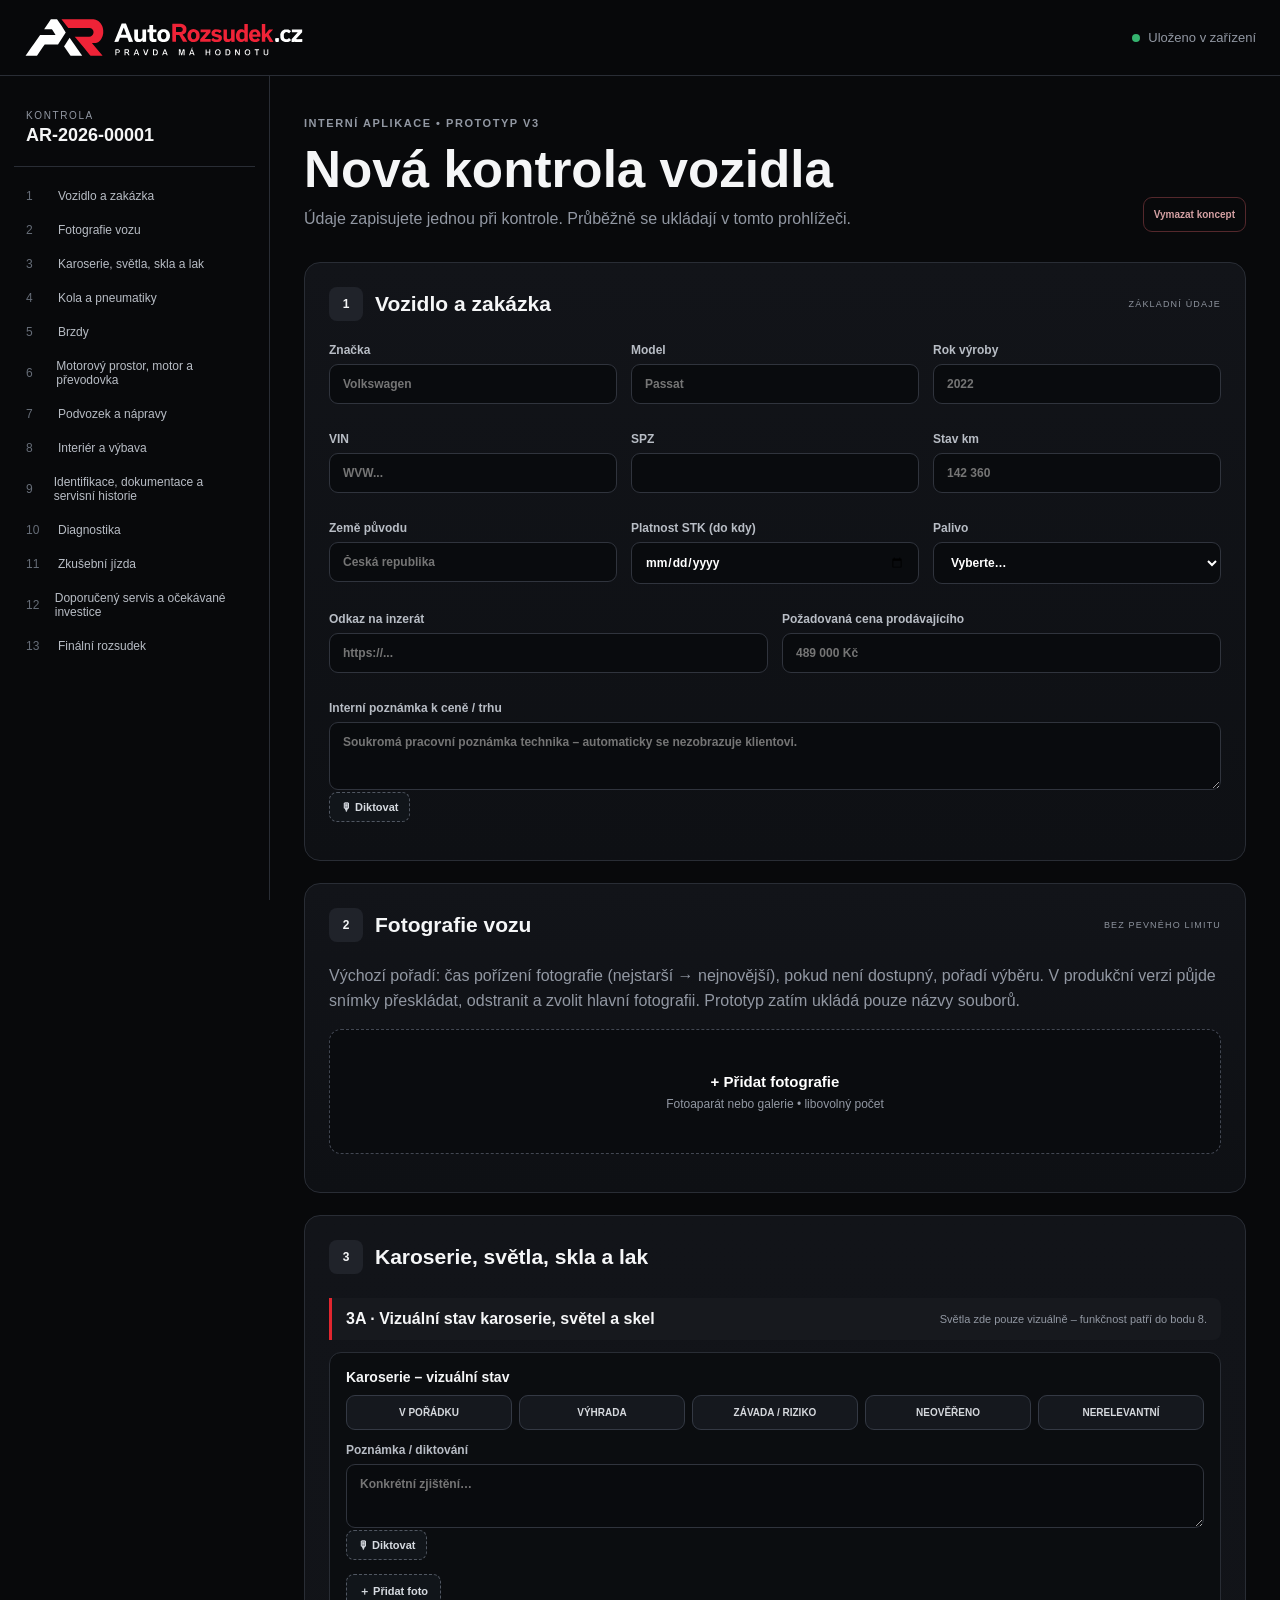
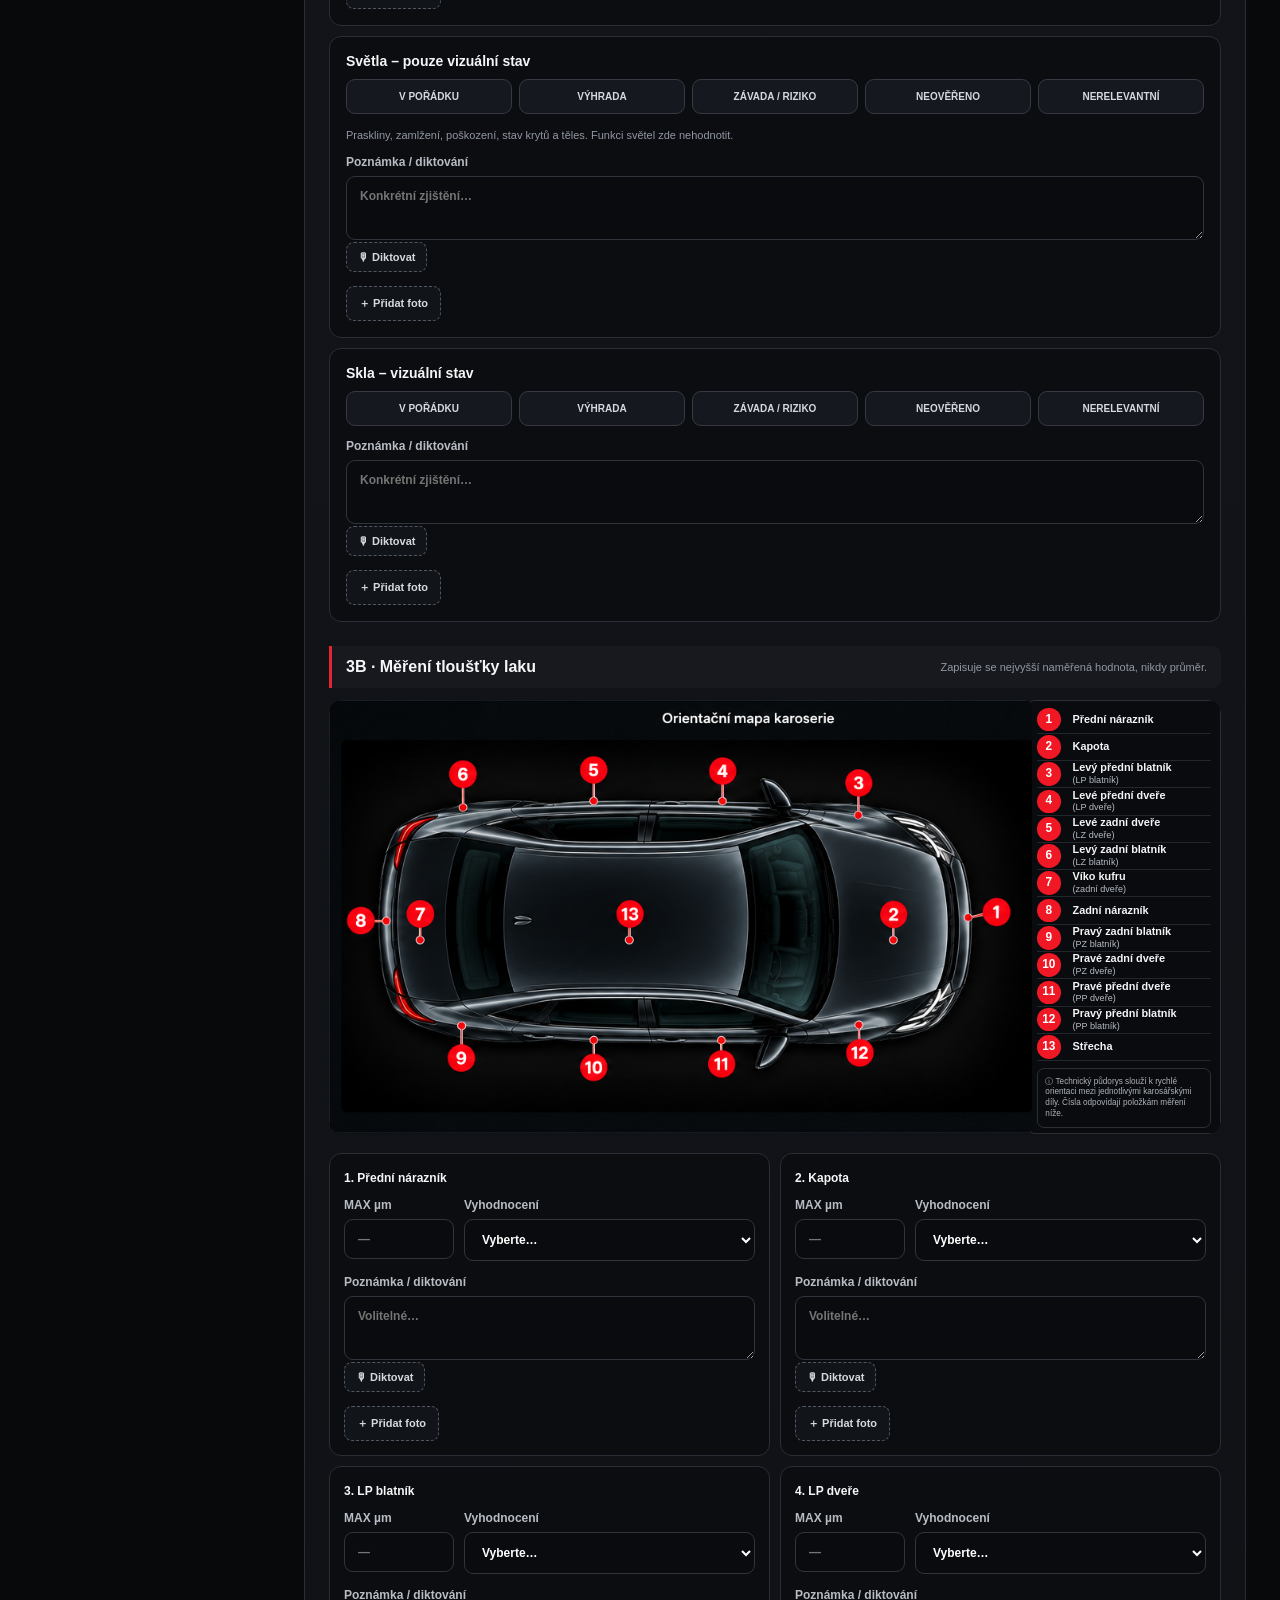
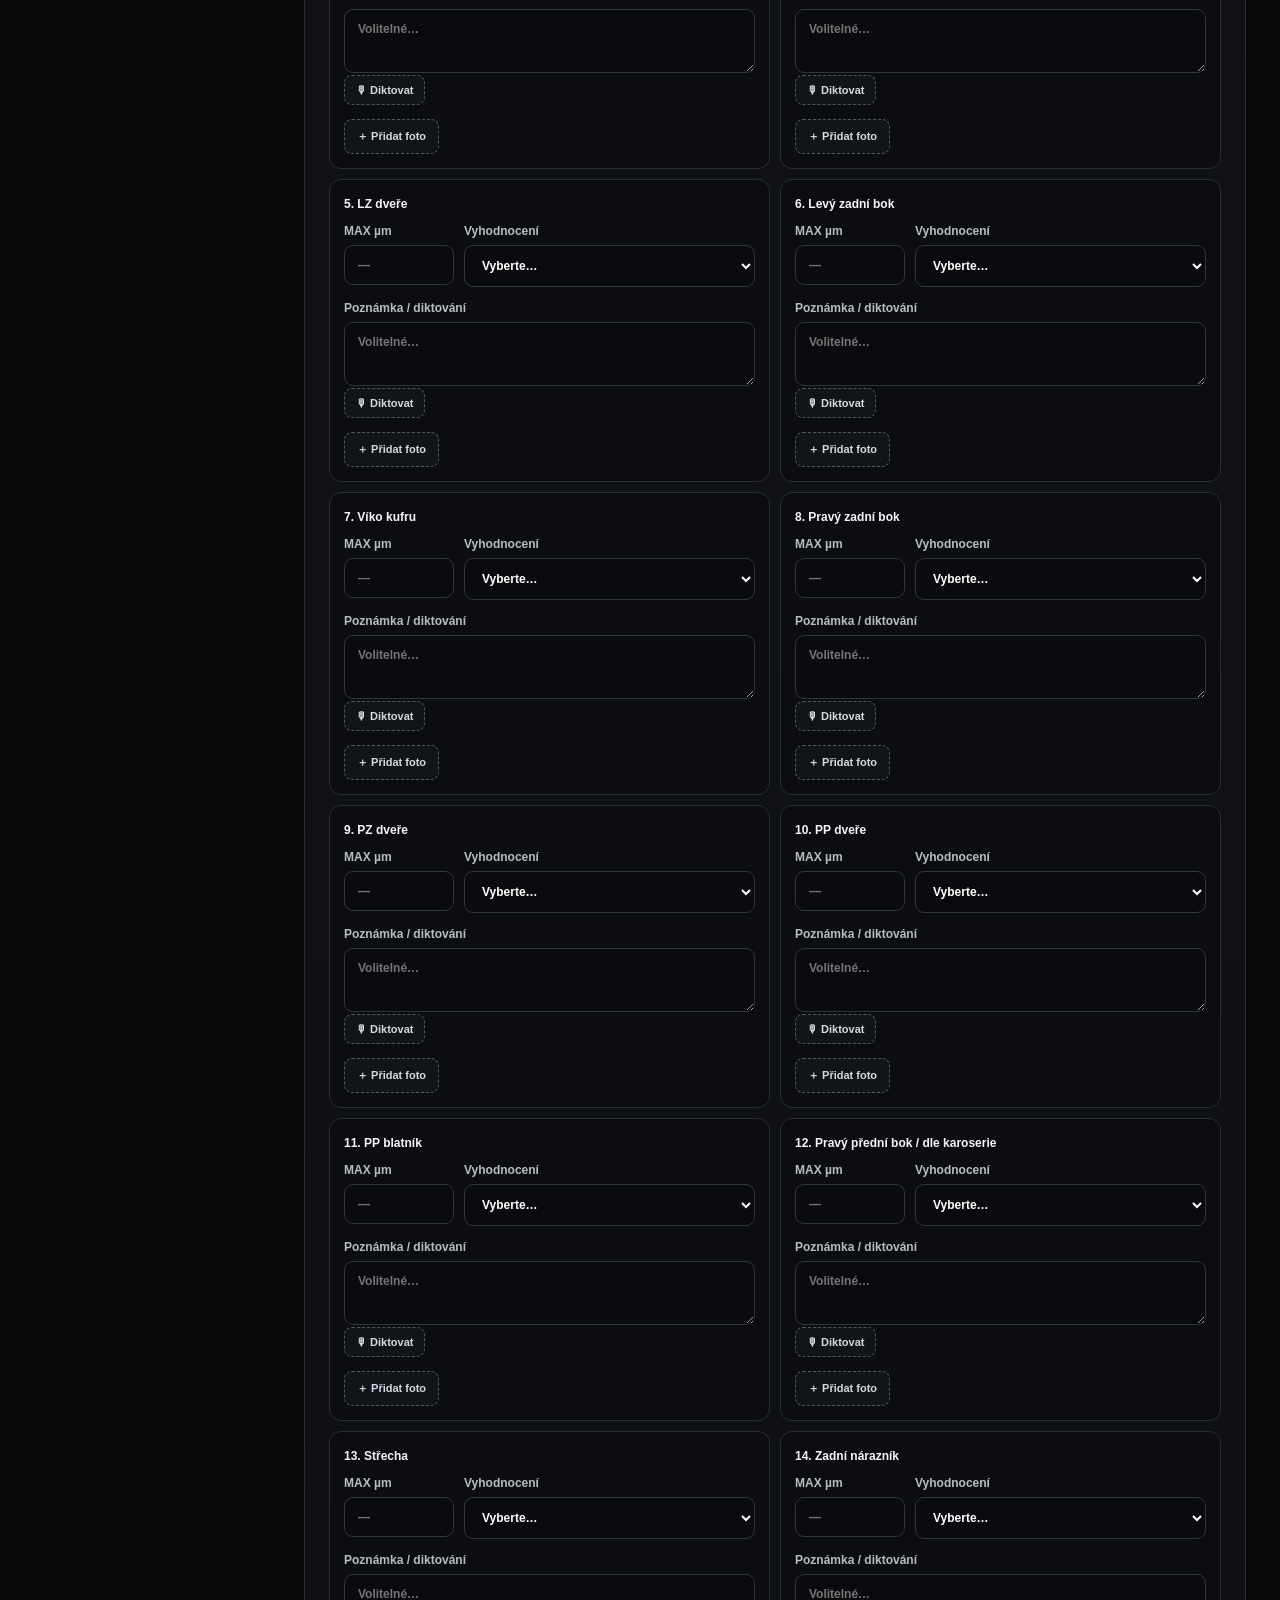
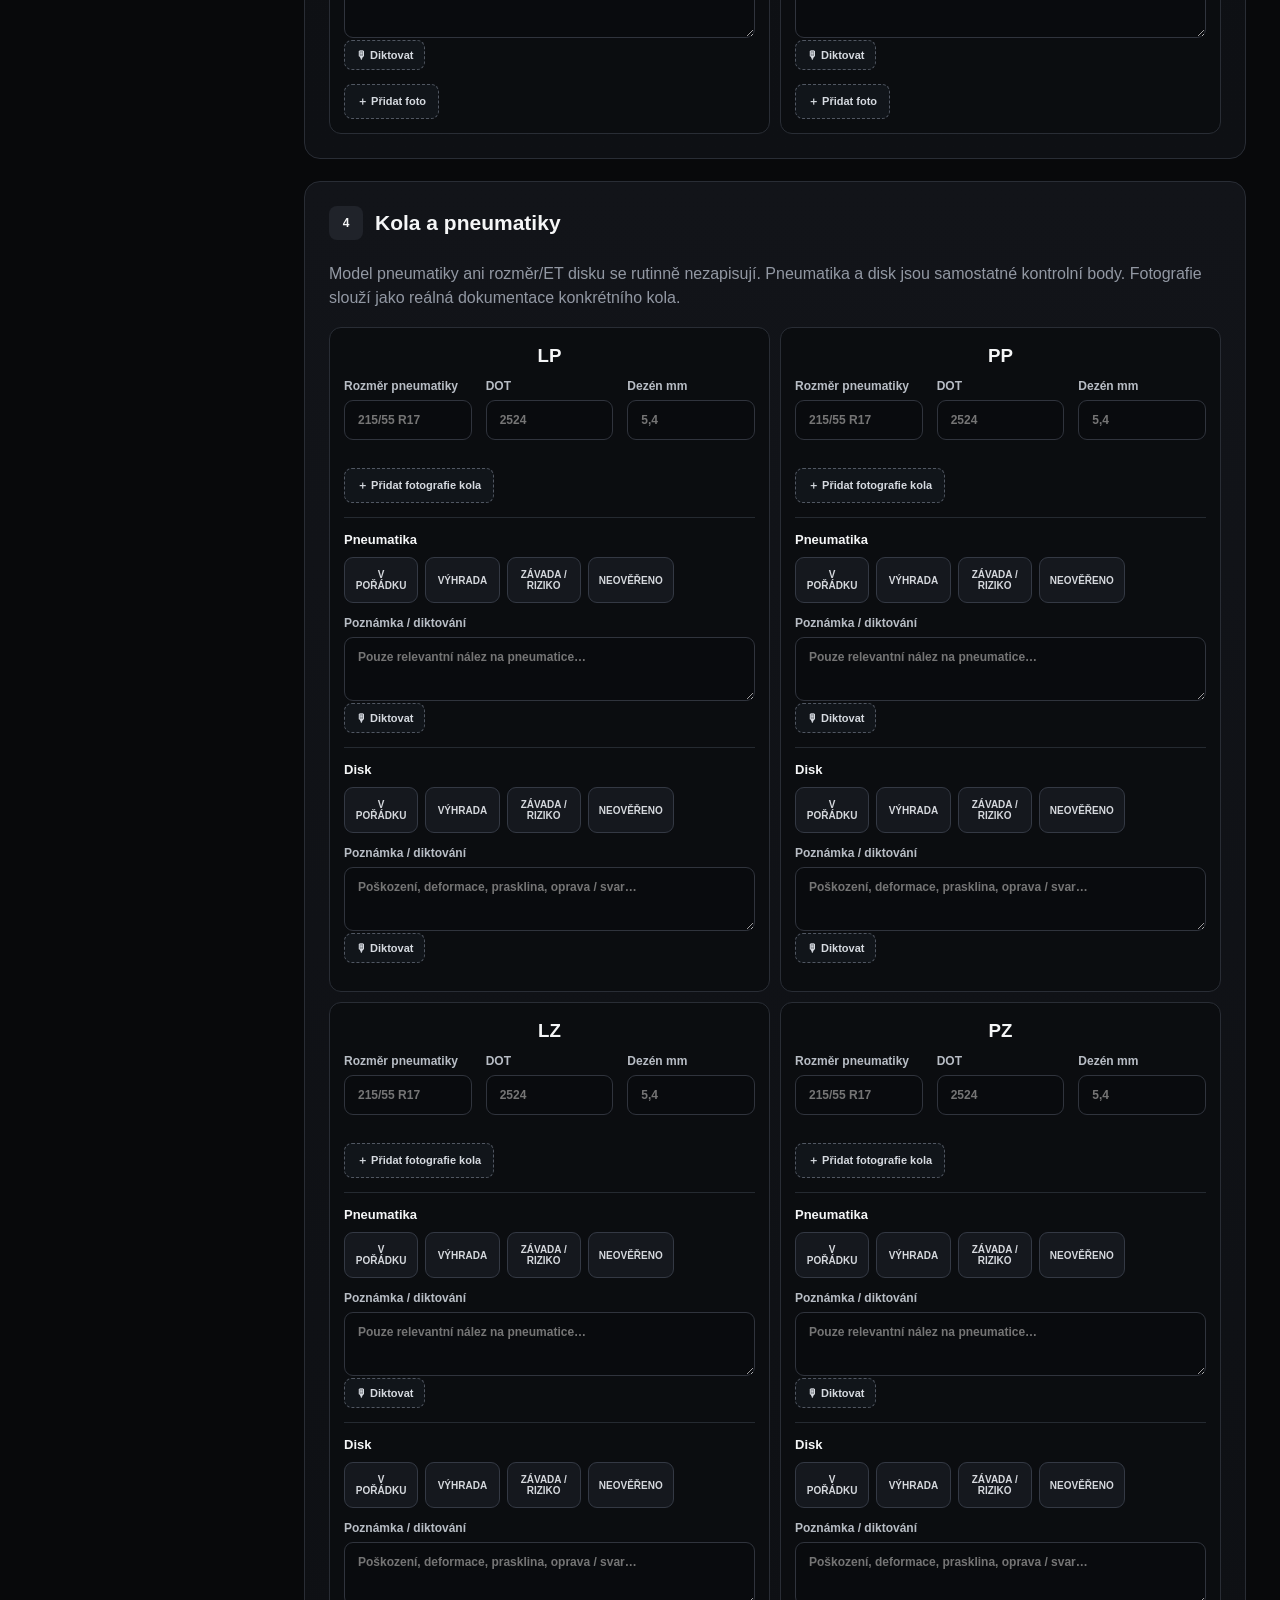
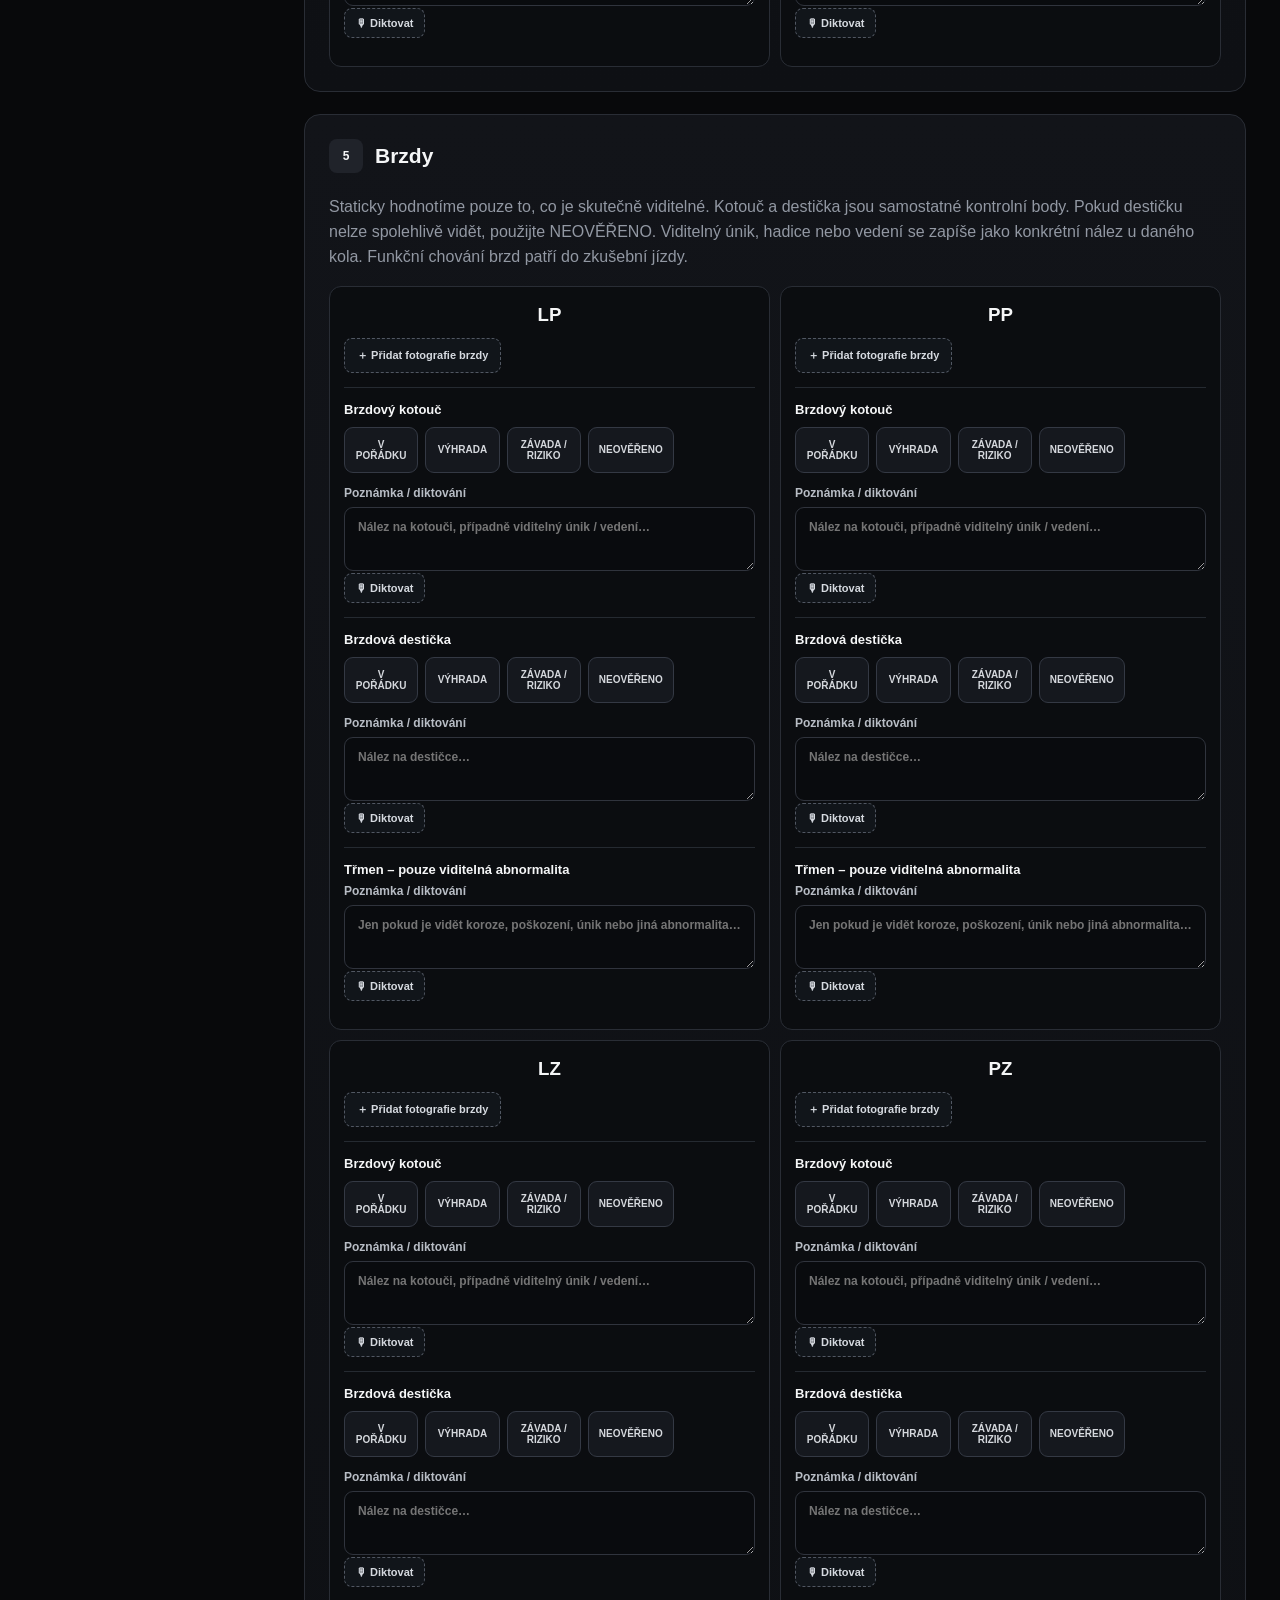
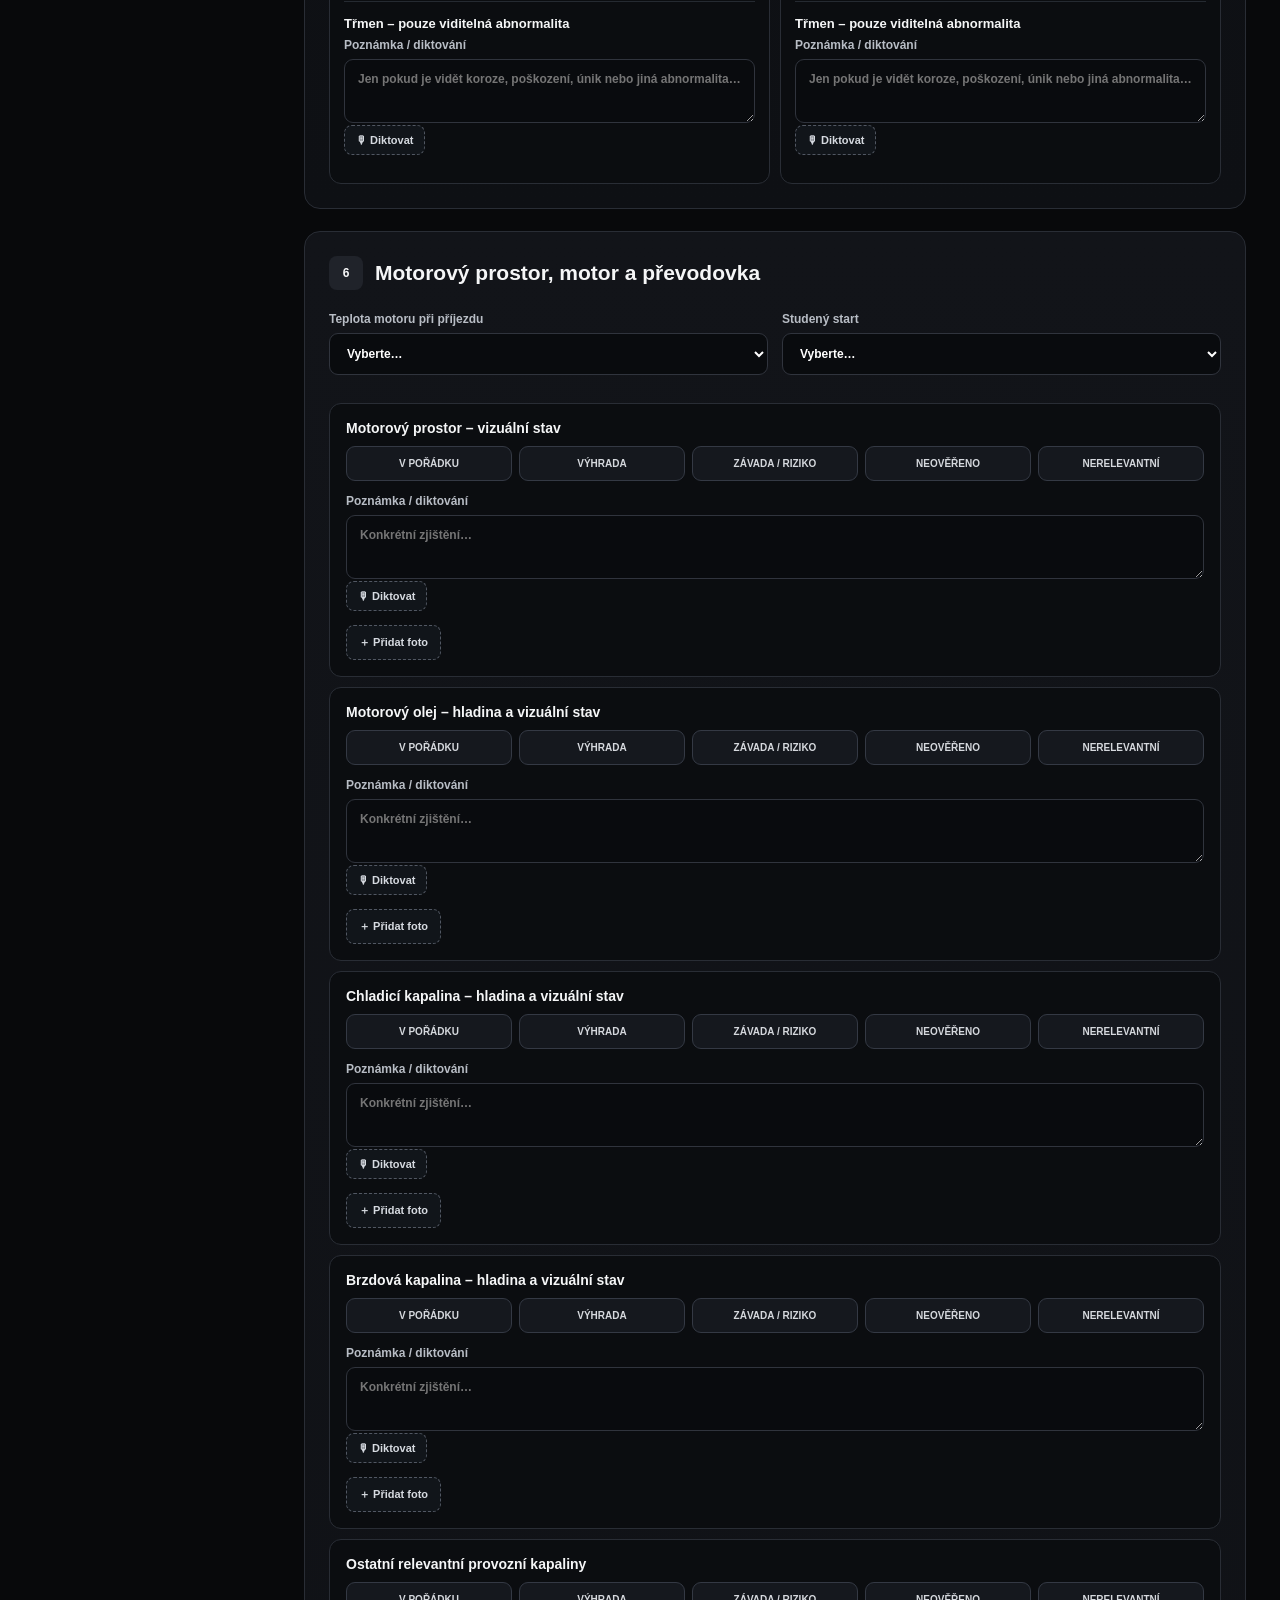
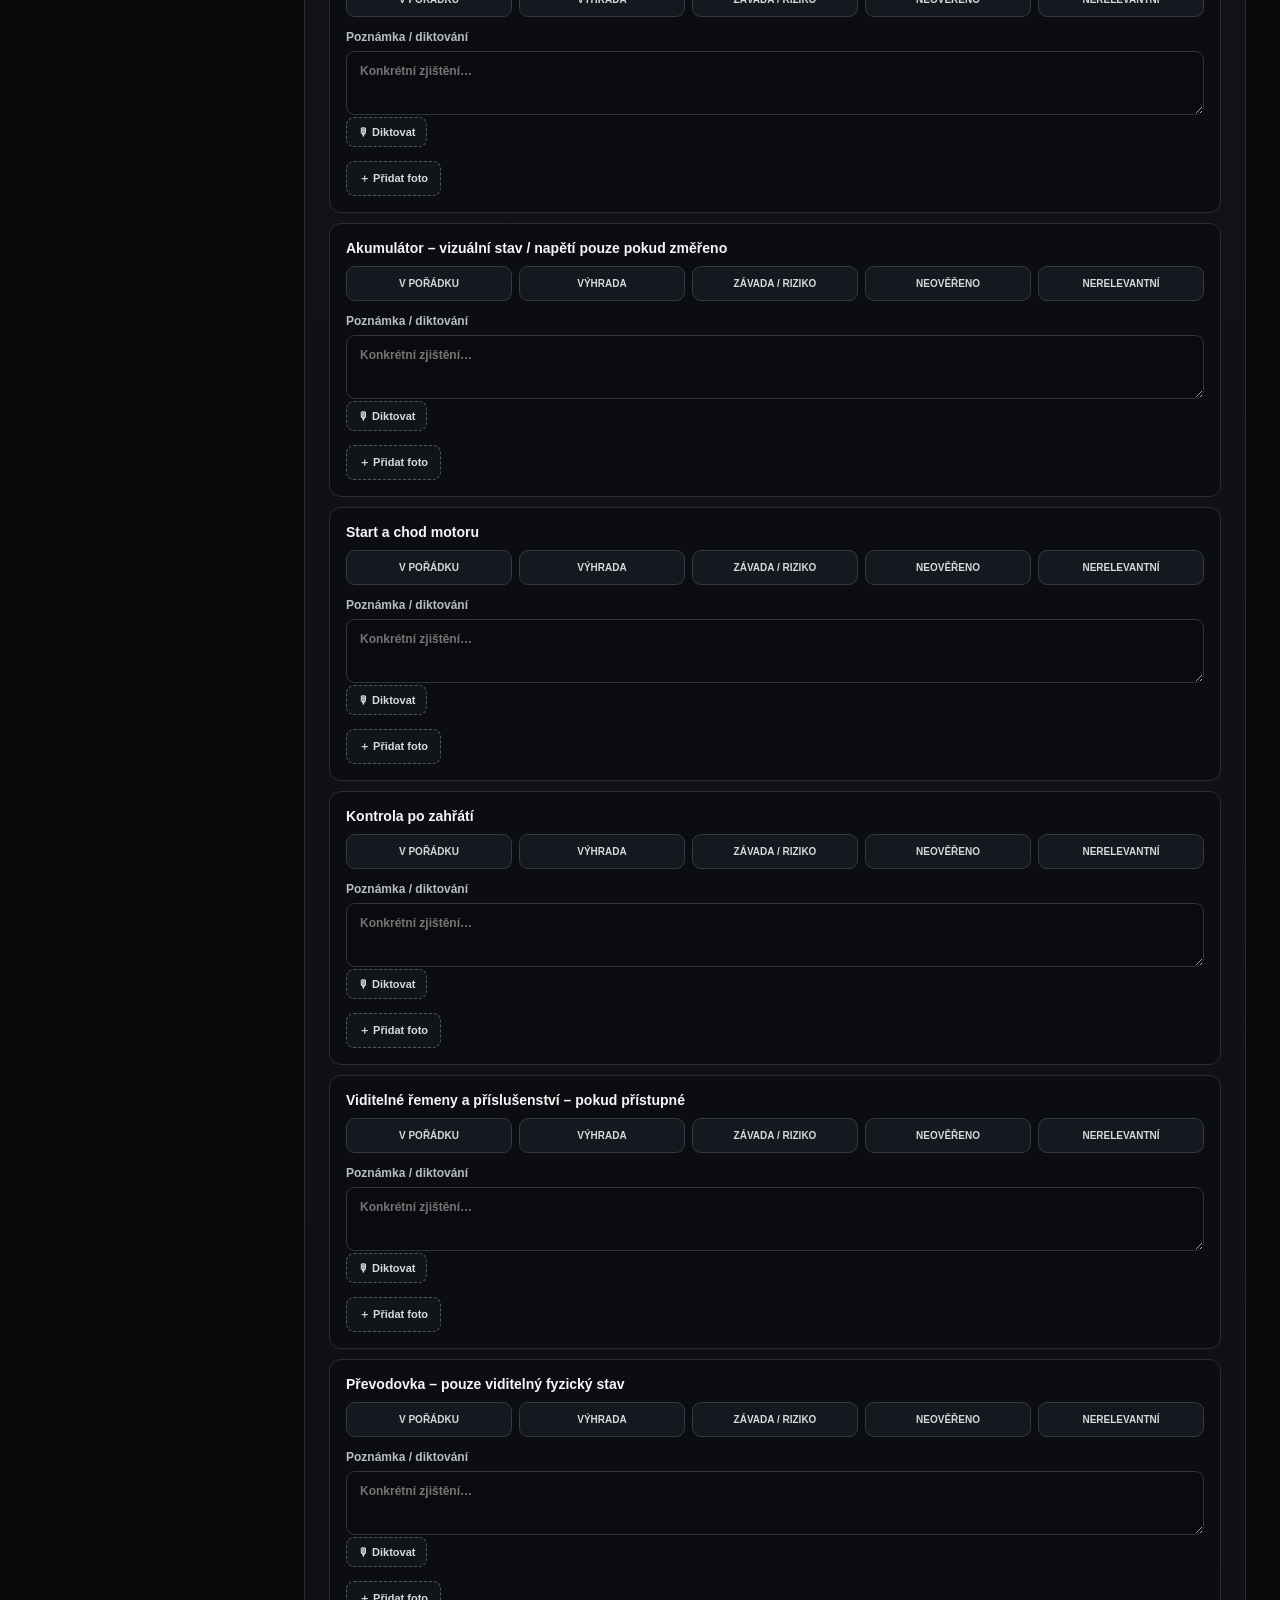
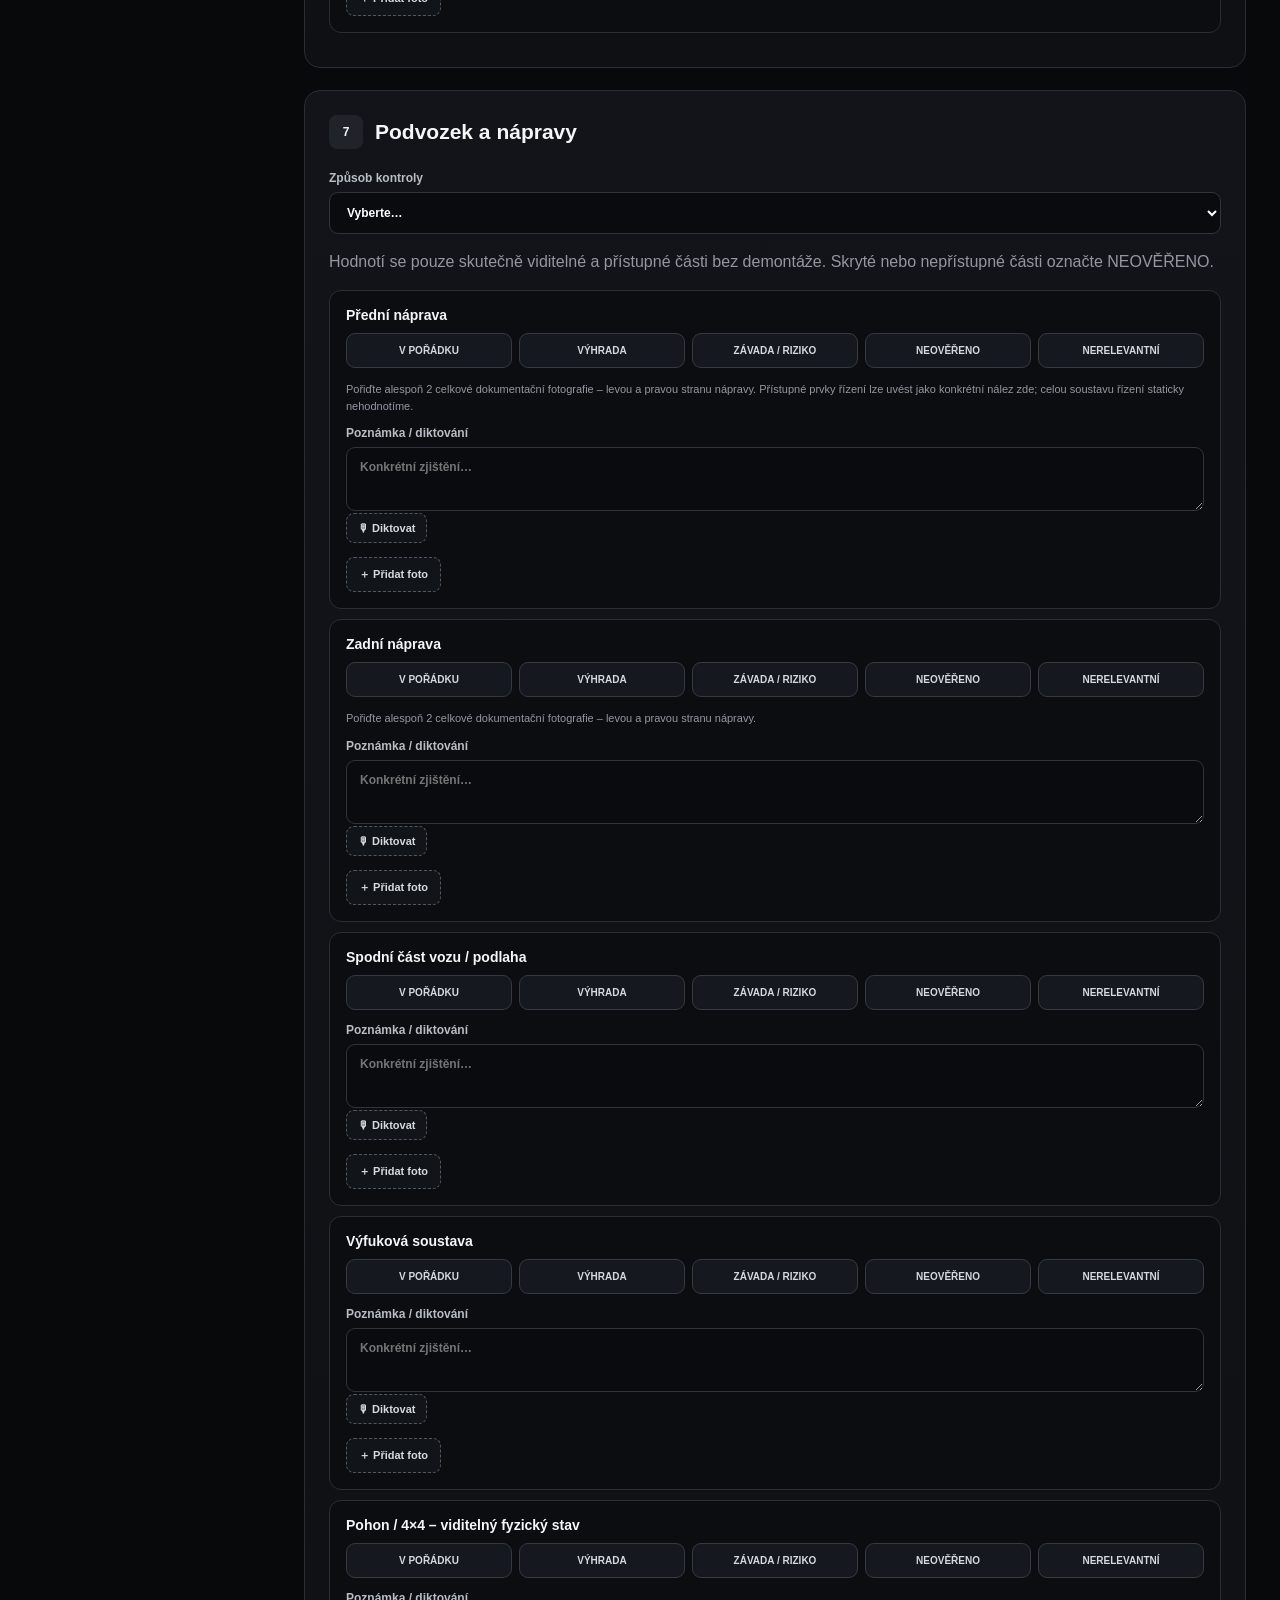
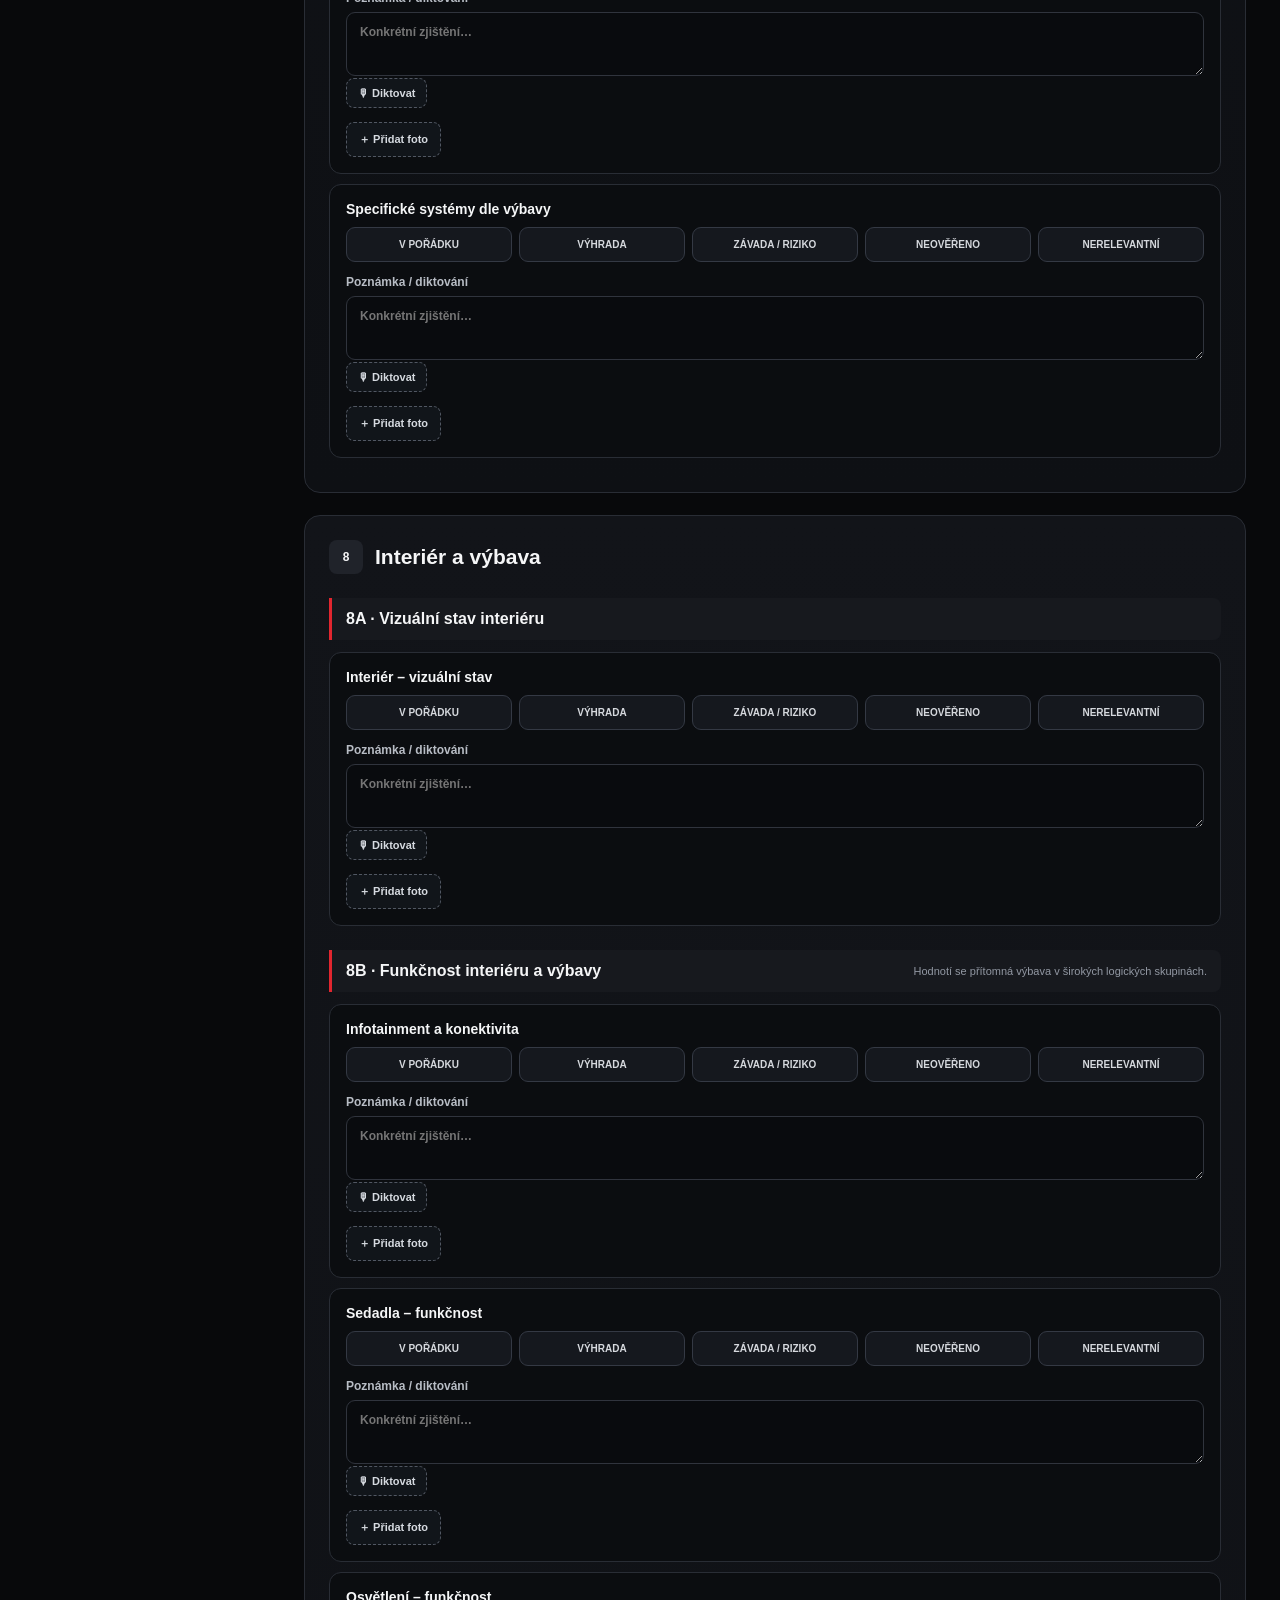
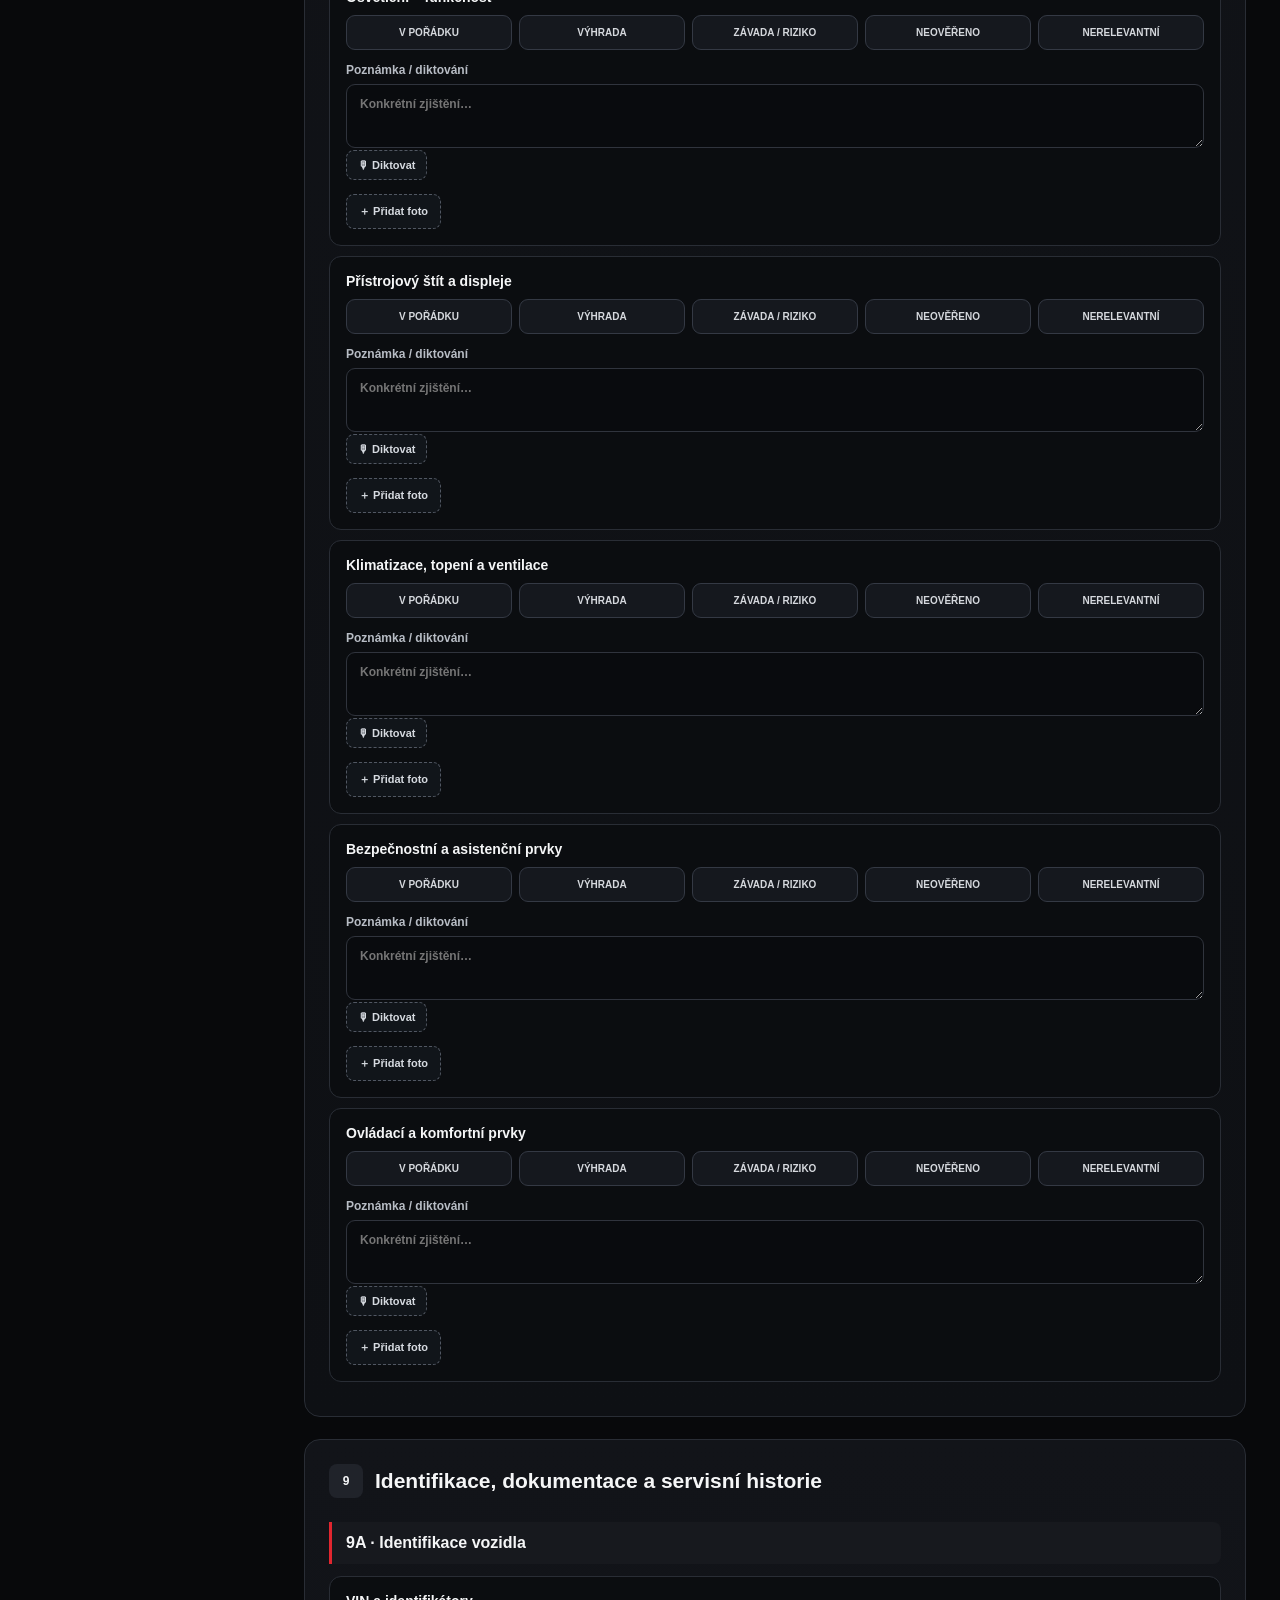
==== commit d3a49cd1: "Bod 1: doplnění typu paliva" ====
--- a/kontrola/index.html
+++ b/kontrola/index.html
@@ -3,7 +3,7 @@
 <header class="topbar"><img src="../assets/logo-autorozsudek-approved-final.svg" alt="AutoRozsudek.cz" class="logo"><div class="draft"><span class="dot"></span><span id="saveState">Uloženo v zařízení</span></div></header>
 <div class="app-shell"><aside class="sidebar"><div class="inspection-id"><small>KONTROLA</small><strong id="inspectionId">AR-2026-00001</strong></div><nav id="sectionNav" aria-label="Sekce kontroly"></nav></aside><main class="content">
 <section class="hero-panel"><div><p class="eyebrow">INTERNÍ APLIKACE • PROTOTYP V3</p><h1>Nová kontrola vozidla</h1><p>Údaje zapisujete jednou při kontrole. Průběžně se ukládají v tomto prohlížeči.</p></div><button class="ghost danger" id="resetBtn" type="button">Vymazat koncept</button></section>
-<section class="card" id="vehicle"><div class="section-heading"><div><span class="step">1</span><h2>Vozidlo a zakázka</h2></div><span class="required">ZÁKLADNÍ ÚDAJE</span></div><div class="grid cols-3"><label>Značka<input data-field="vehicle.make" placeholder="Volkswagen"></label><label>Model<input data-field="vehicle.model" placeholder="Passat"></label><label>Rok výroby<input data-field="vehicle.year" inputmode="numeric" placeholder="2022"></label><label>VIN<input data-field="vehicle.vin" autocomplete="off" placeholder="WVW..."></label><label>SPZ<input data-field="vehicle.plate"></label><label>Stav km<input data-field="vehicle.mileage" inputmode="numeric" placeholder="142 360"></label><label>Země původu<input data-field="vehicle.originCountry" placeholder="Česká republika"></label><label>Platnost STK (do kdy)<input data-field="vehicle.stkValidUntil" type="date"></label></div><div class="grid cols-2"><label>Odkaz na inzerát<input data-field="order.adUrl" type="url" placeholder="https://..."></label><label>Požadovaná cena prodávajícího<input data-field="order.askingPrice" inputmode="numeric" placeholder="489 000 Kč"></label></div><label>Interní poznámka k ceně / trhu<textarea data-field="order.priceNote" rows="3" placeholder="Soukromá pracovní poznámka technika – automaticky se nezobrazuje klientovi."></textarea></label></section>
+<section class="card" id="vehicle"><div class="section-heading"><div><span class="step">1</span><h2>Vozidlo a zakázka</h2></div><span class="required">ZÁKLADNÍ ÚDAJE</span></div><div class="grid cols-3"><label>Značka<input data-field="vehicle.make" placeholder="Volkswagen"></label><label>Model<input data-field="vehicle.model" placeholder="Passat"></label><label>Rok výroby<input data-field="vehicle.year" inputmode="numeric" placeholder="2022"></label><label>VIN<input data-field="vehicle.vin" autocomplete="off" placeholder="WVW..."></label><label>SPZ<input data-field="vehicle.plate"></label><label>Stav km<input data-field="vehicle.mileage" inputmode="numeric" placeholder="142 360"></label><label>Země původu<input data-field="vehicle.originCountry" placeholder="Česká republika"></label><label>Platnost STK (do kdy)<input data-field="vehicle.stkValidUntil" type="date"></label><label>Palivo<select data-field="vehicle.fuel"><option value="">Vyberte…</option><option>Benzín</option><option>Nafta</option><option>Hybrid</option><option>Plug-in hybrid</option><option>Elektřina</option><option>LPG</option><option>CNG</option><option>Jiné</option></select></label></div><div class="grid cols-2"><label>Odkaz na inzerát<input data-field="order.adUrl" type="url" placeholder="https://..."></label><label>Požadovaná cena prodávajícího<input data-field="order.askingPrice" inputmode="numeric" placeholder="489 000 Kč"></label></div><label>Interní poznámka k ceně / trhu<textarea data-field="order.priceNote" rows="3" placeholder="Soukromá pracovní poznámka technika – automaticky se nezobrazuje klientovi."></textarea></label></section>
 <section class="card" id="photos"><div class="section-heading"><div><span class="step">2</span><h2>Fotografie vozu</h2></div><span class="optional">BEZ PEVNÉHO LIMITU</span></div><p class="muted">Výchozí pořadí: čas pořízení fotografie (nejstarší → nejnovější), pokud není dostupný, pořadí výběru. V produkční verzi půjde snímky přeskládat, odstranit a zvolit hlavní fotografii. Prototyp zatím ukládá pouze názvy souborů.</p><label class="upload-box"><input id="photoInput" type="file" accept="image/*" multiple><strong>+ Přidat fotografie</strong><span>Fotoaparát nebo galerie • libovolný počet</span></label><div id="photoList" class="photo-list"></div></section>
 <div id="dynamicSections"></div>
 <section class="card" id="final"><div class="section-heading"><div><span class="step">13</span><h2>Finální rozsudek</h2></div></div><div class="final-summary-grid"><div class="final-auto"><span>Požadovaná cena prodávajícího</span><strong id="finalAskingPrice">—</strong><small>Automaticky převzato z bodu 1</small></div><div class="final-auto"><span>Očekávané investice</span><strong id="finalInvestmentTotal">0 – 0 Kč</strong><small>Automaticky převzato z bodu 12</small></div></div><div class="verdict-picker" data-field="final.verdict"><button type="button" data-value="DOPORUČUJEME" class="ok">DOPORUČUJEME</button><button type="button" data-value="DOPORUČUJEME S VÝHRADAMI" class="warn">DOPORUČUJEME S VÝHRADAMI</button><button type="button" data-value="NEDOPORUČUJEME" class="bad">NEDOPORUČUJEME</button></div><label>Celkové hodnocení technika<textarea data-field="final.summary" rows="6" placeholder="Nejdůležitější zjištění, celkový stav a závěr pro klienta…"></textarea></label><div class="grid cols-2"><label>Posouzení požadované ceny<select data-field="final.priceAssessment"><option value="">Vyberte…</option><option>Cena odpovídá stavu vozu</option><option>Cena je vzhledem ke zjištěnému stavu vyšší</option><option>Cena je vzhledem ke stavu vozu zajímavá</option><option>Nelze spolehlivě posoudit</option></select></label><label>Komentář k ceně<textarea data-field="final.priceComment" rows="2" placeholder="Volitelné…"></textarea></label></div><div class="inspector"><span>Kontrolu provedl:</span><strong>Lukáš Stehlík</strong><small>AutoRozsudek.cz</small></div><button class="report-btn" type="button" id="reportBtn">ZKONTROLOVAT A VYTVOŘIT REPORT →</button><div id="validationResult"></div><p class="muted">Prototyp report ještě negeneruje. Kontrola před vytvořením upozorní na chybějící důležité údaje; legitimní NEOVĚŘENO / NERELEVANTNÍ nebude blokovat.</p></section>
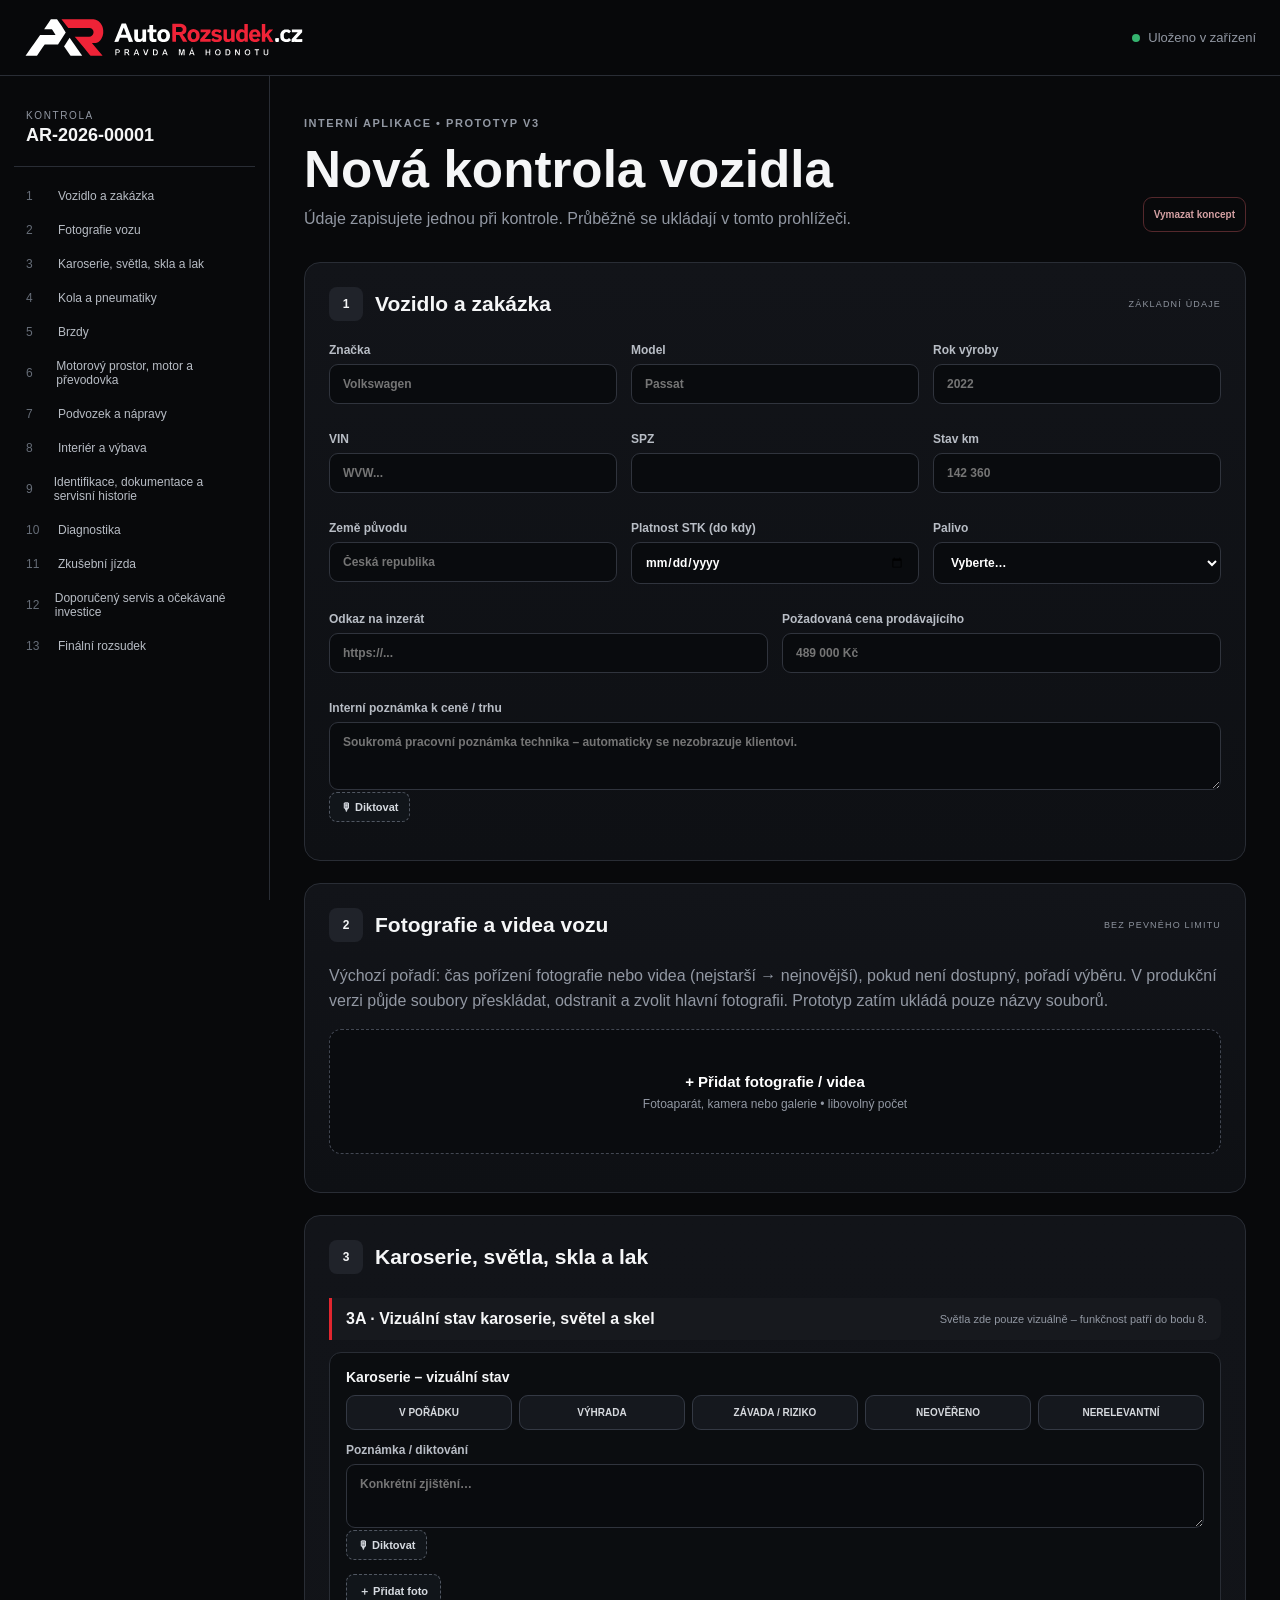
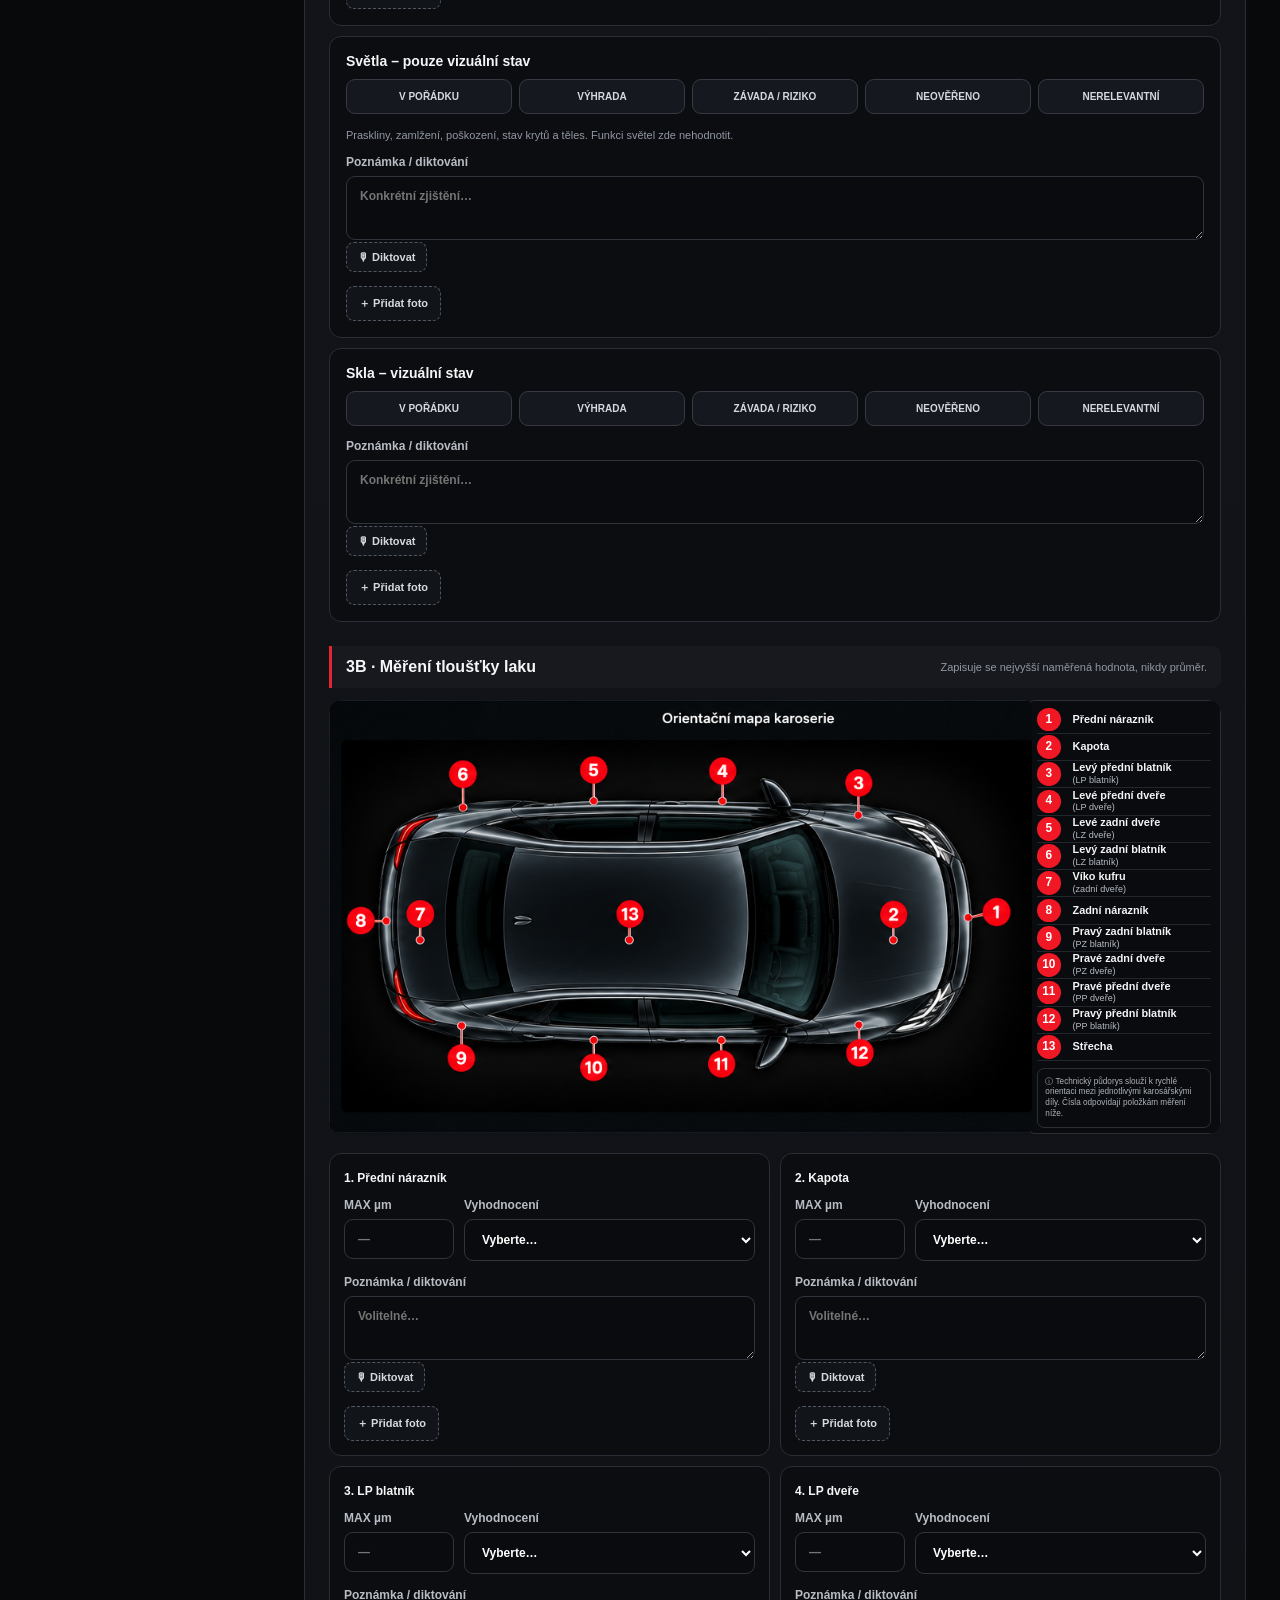
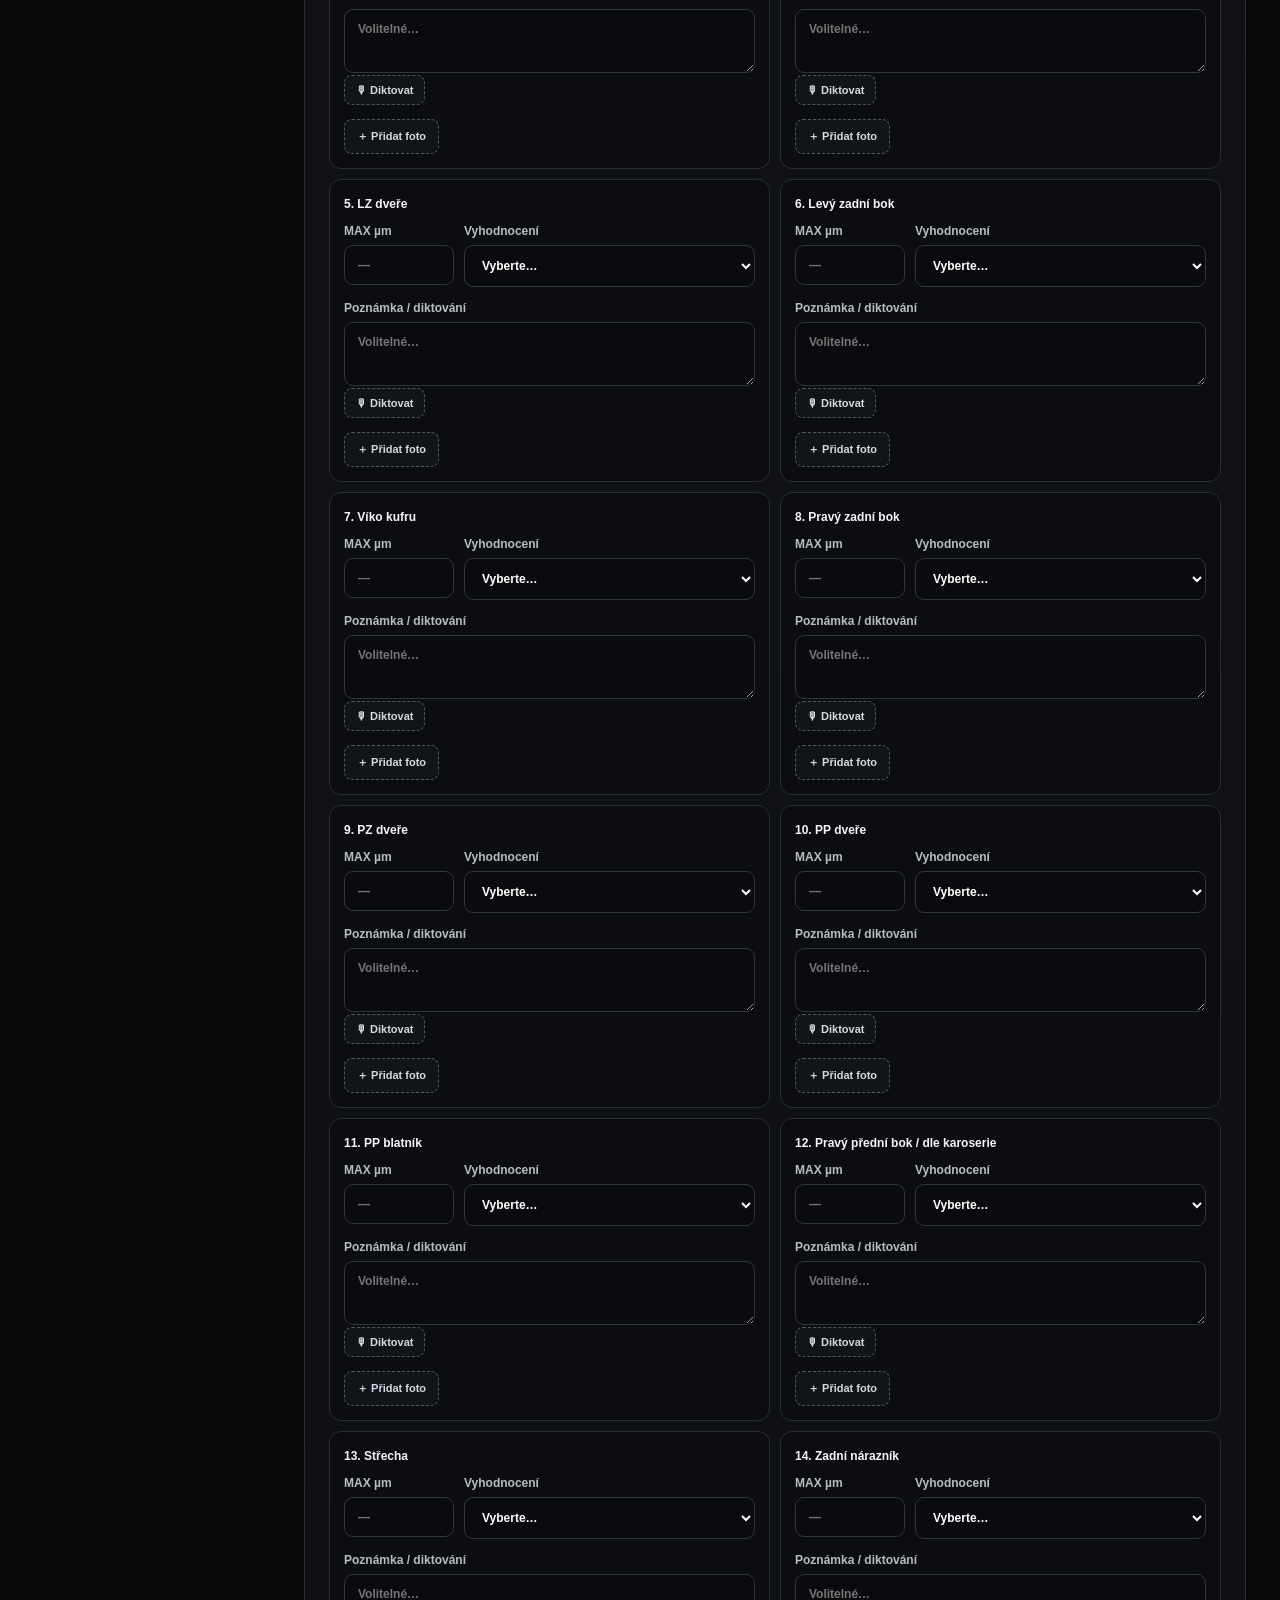
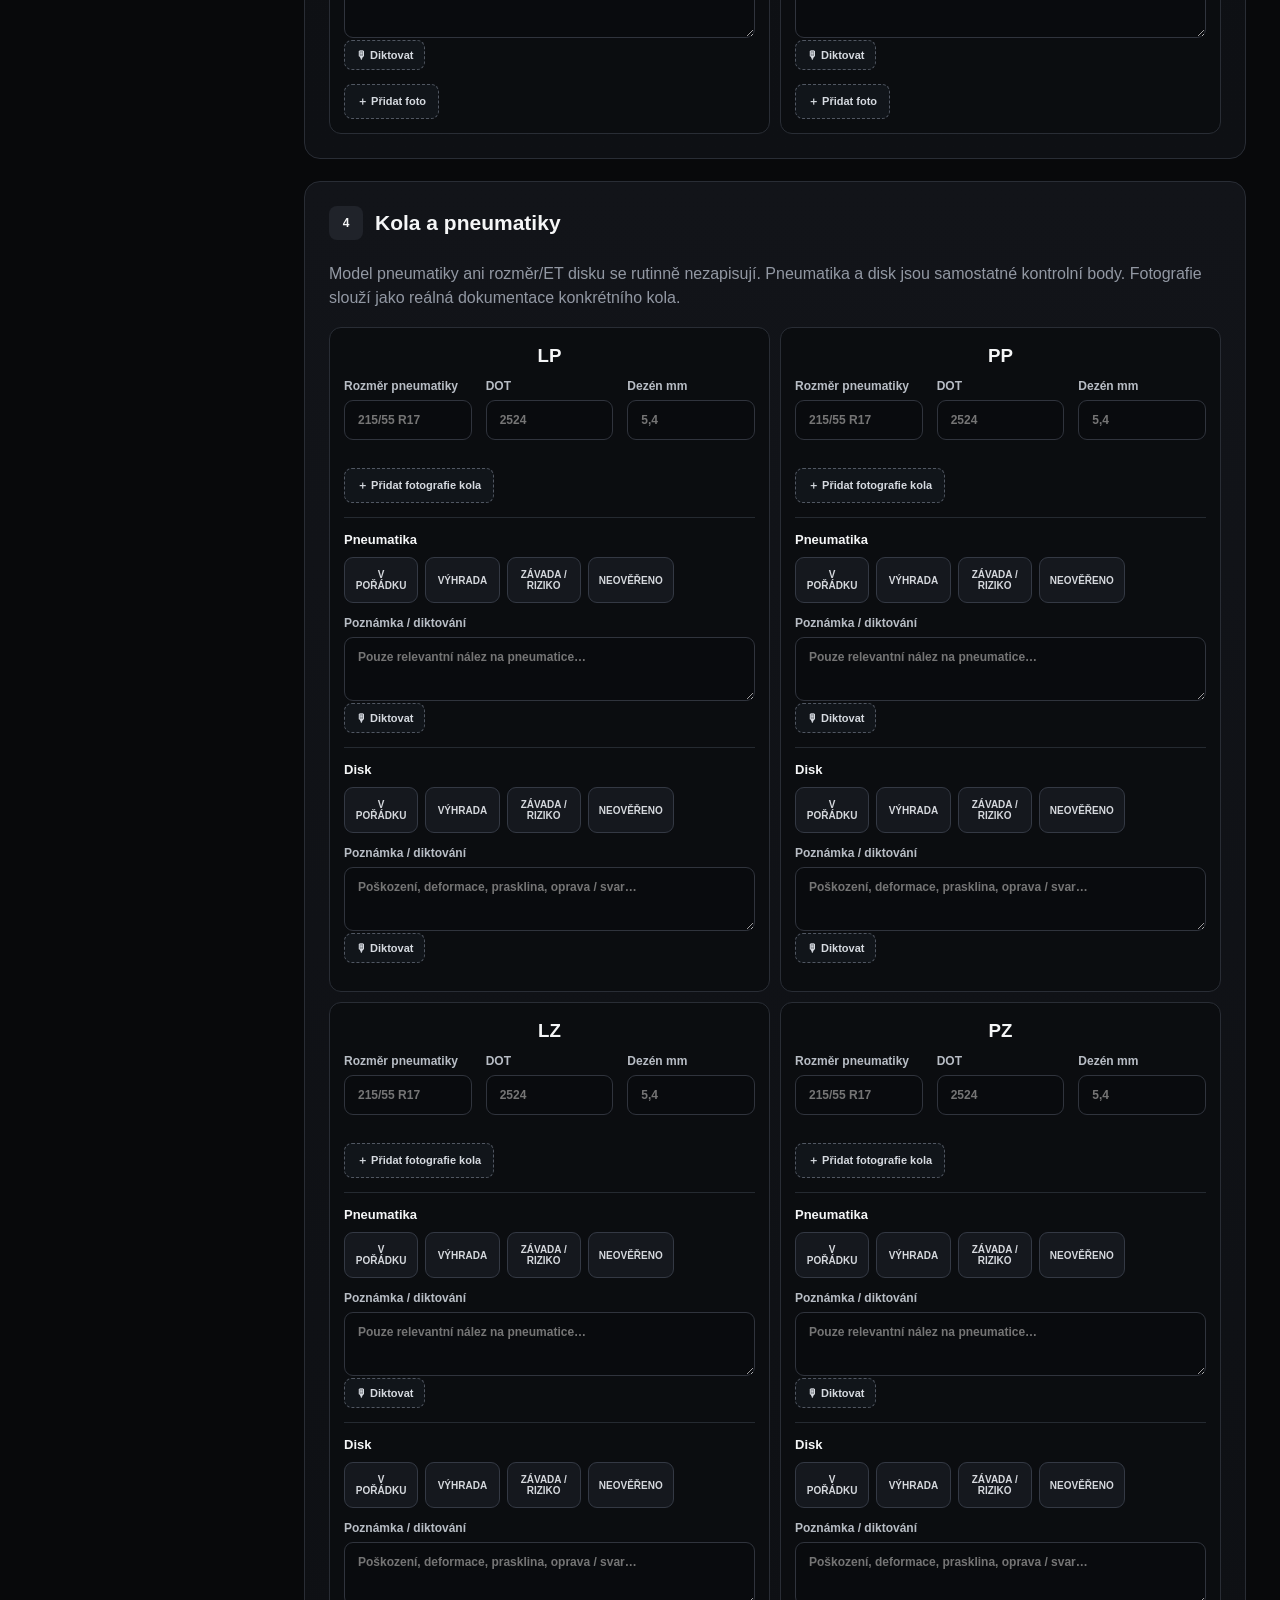
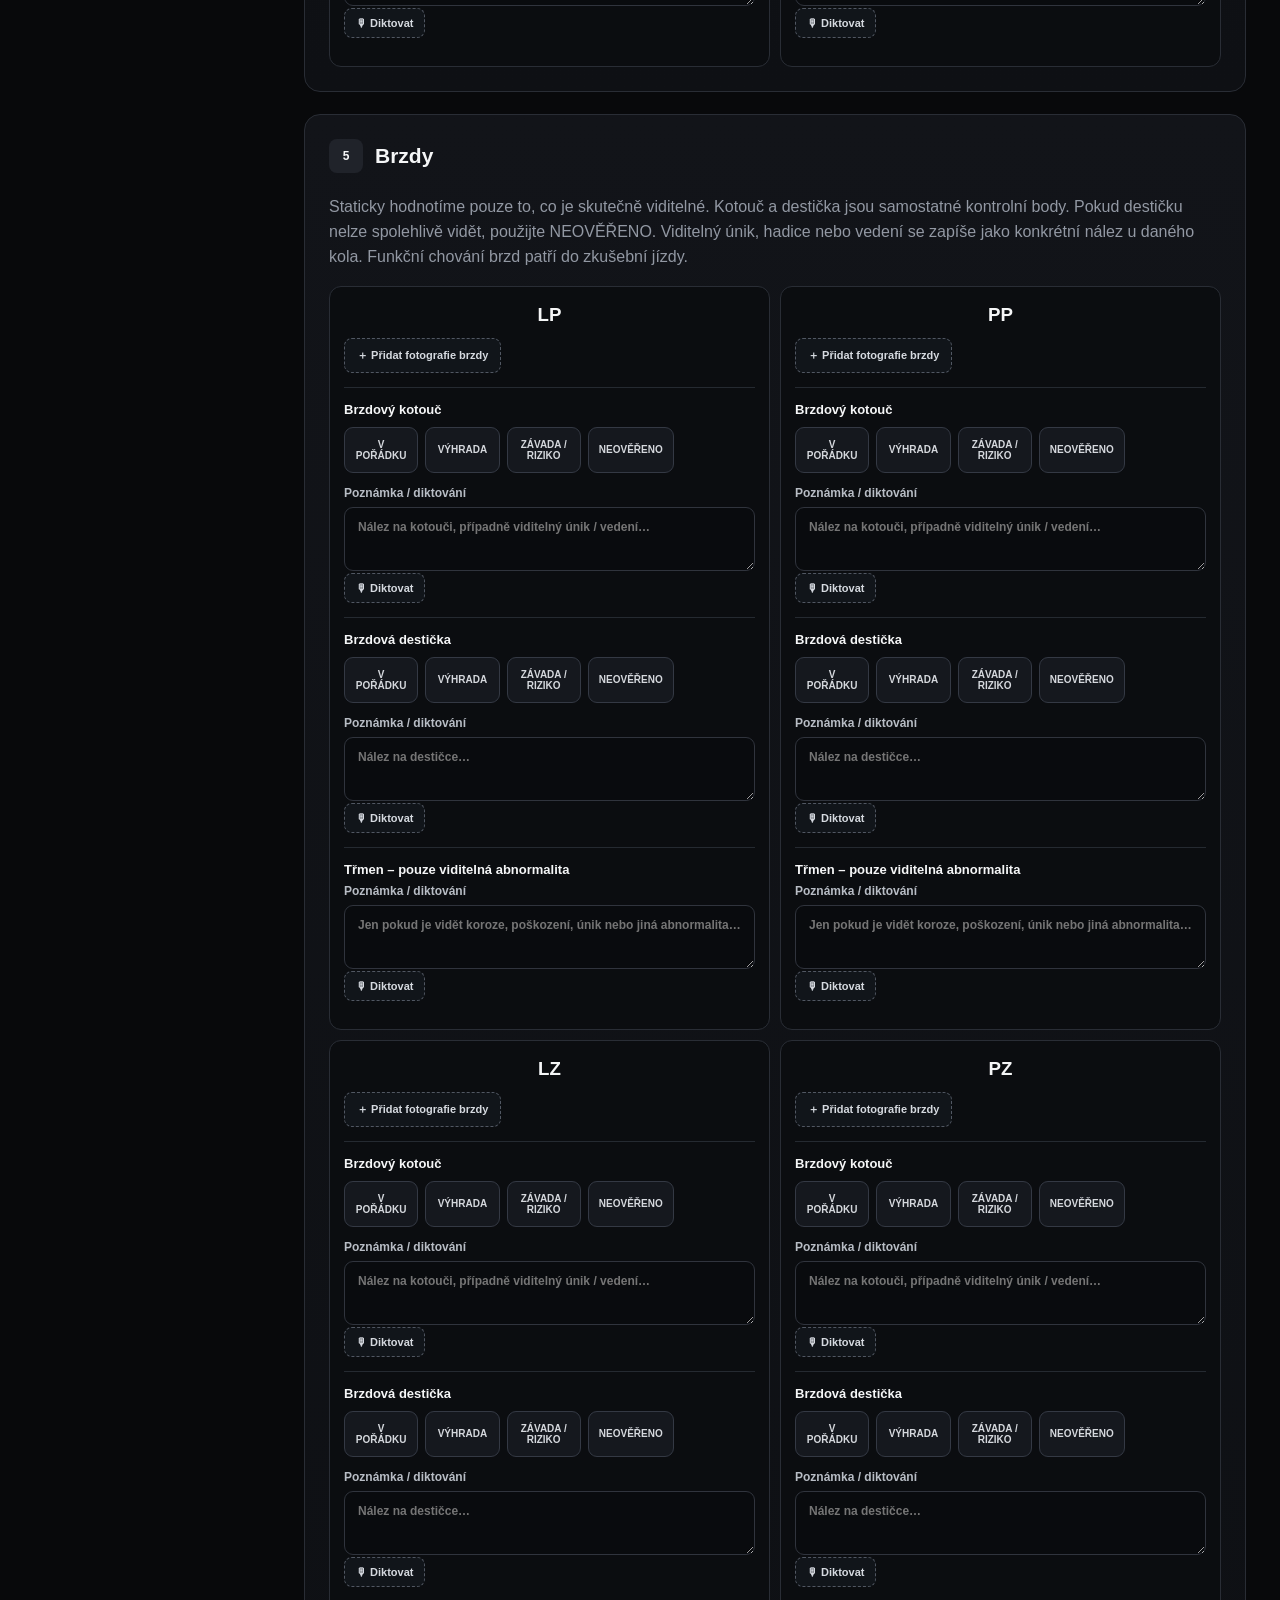
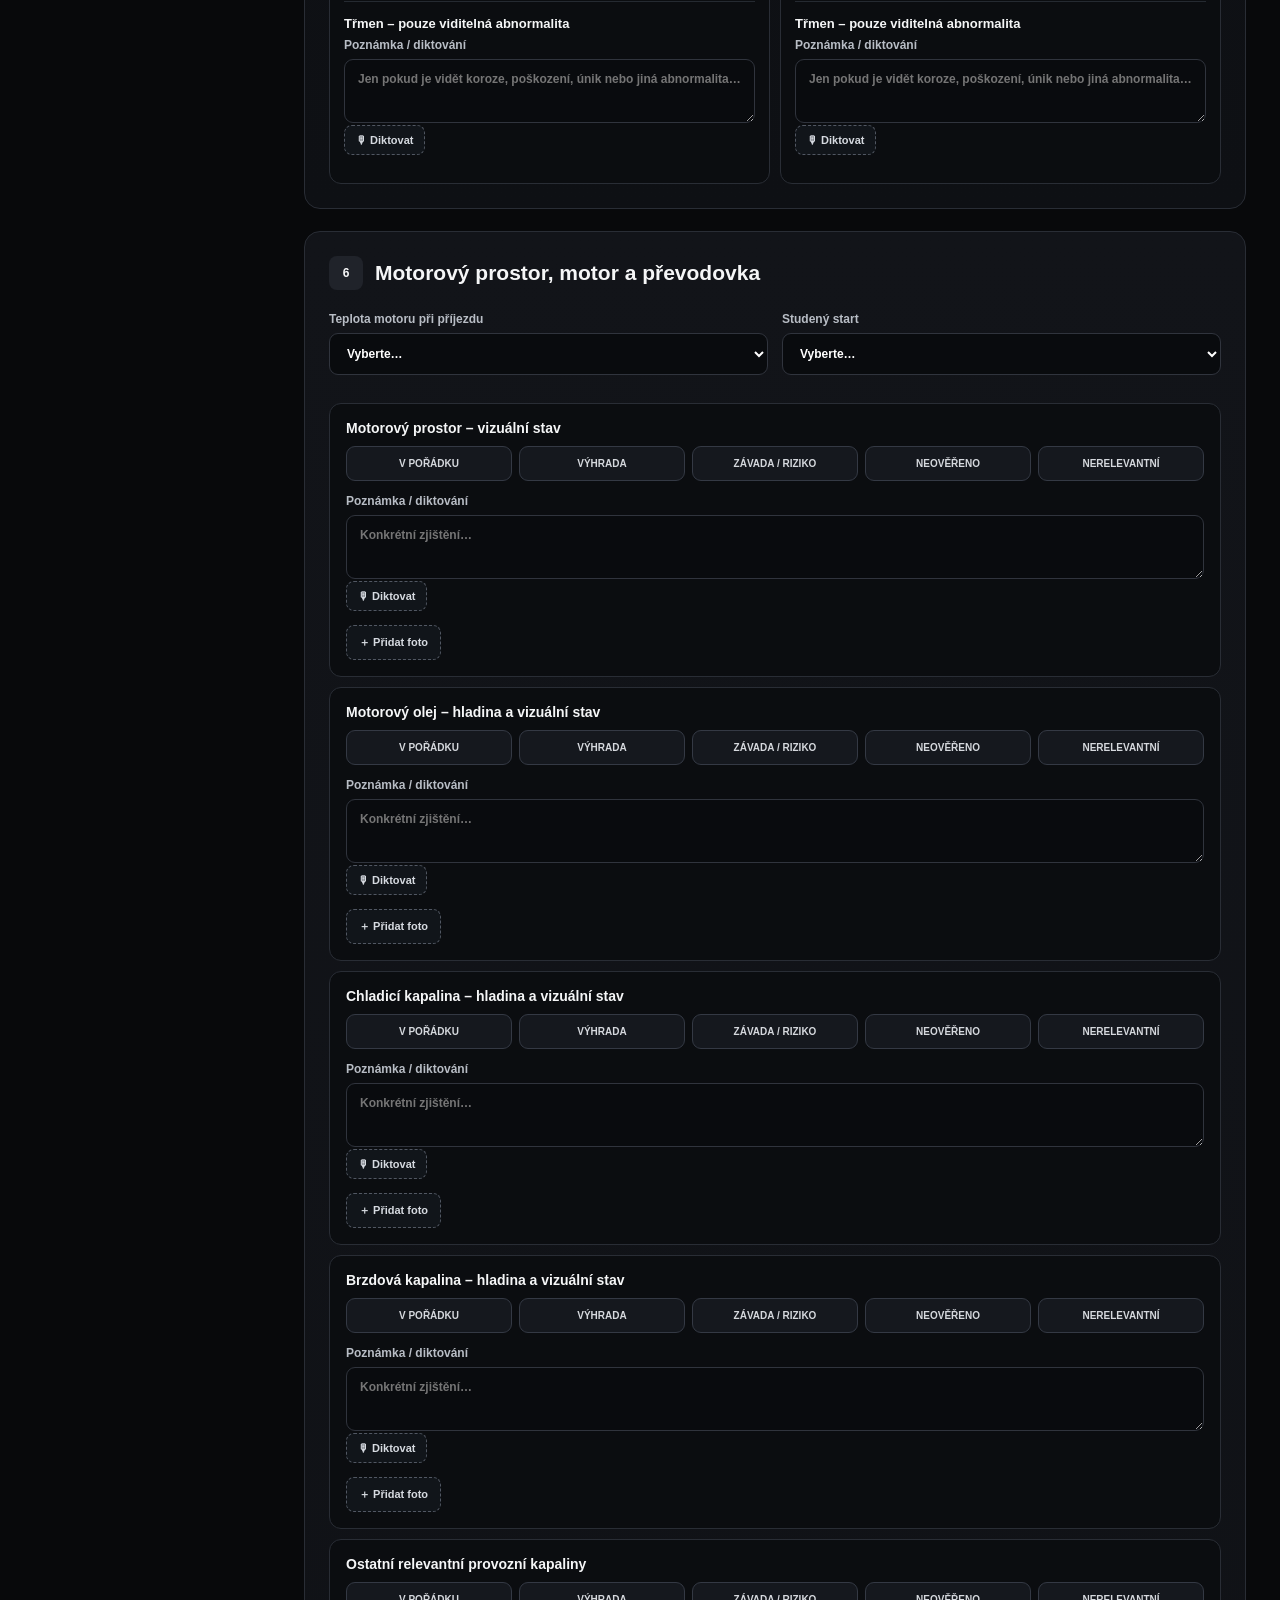
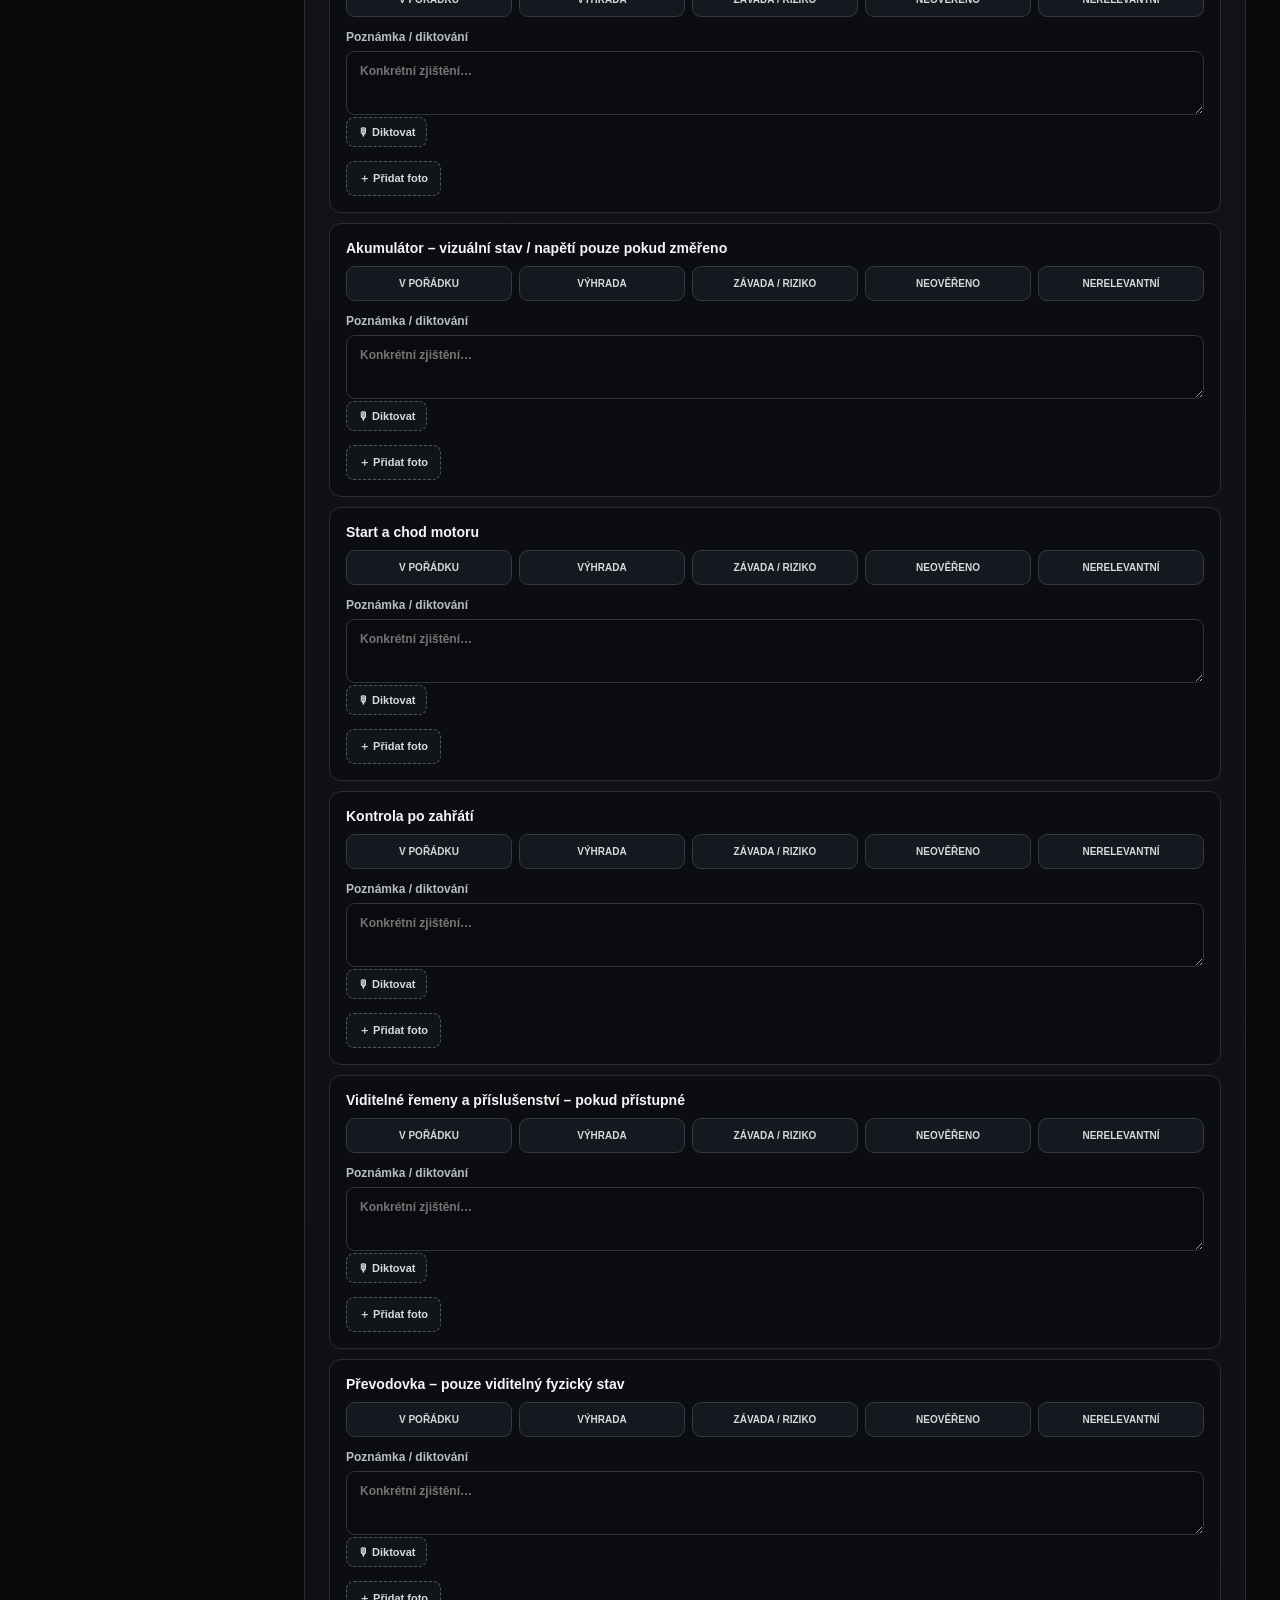
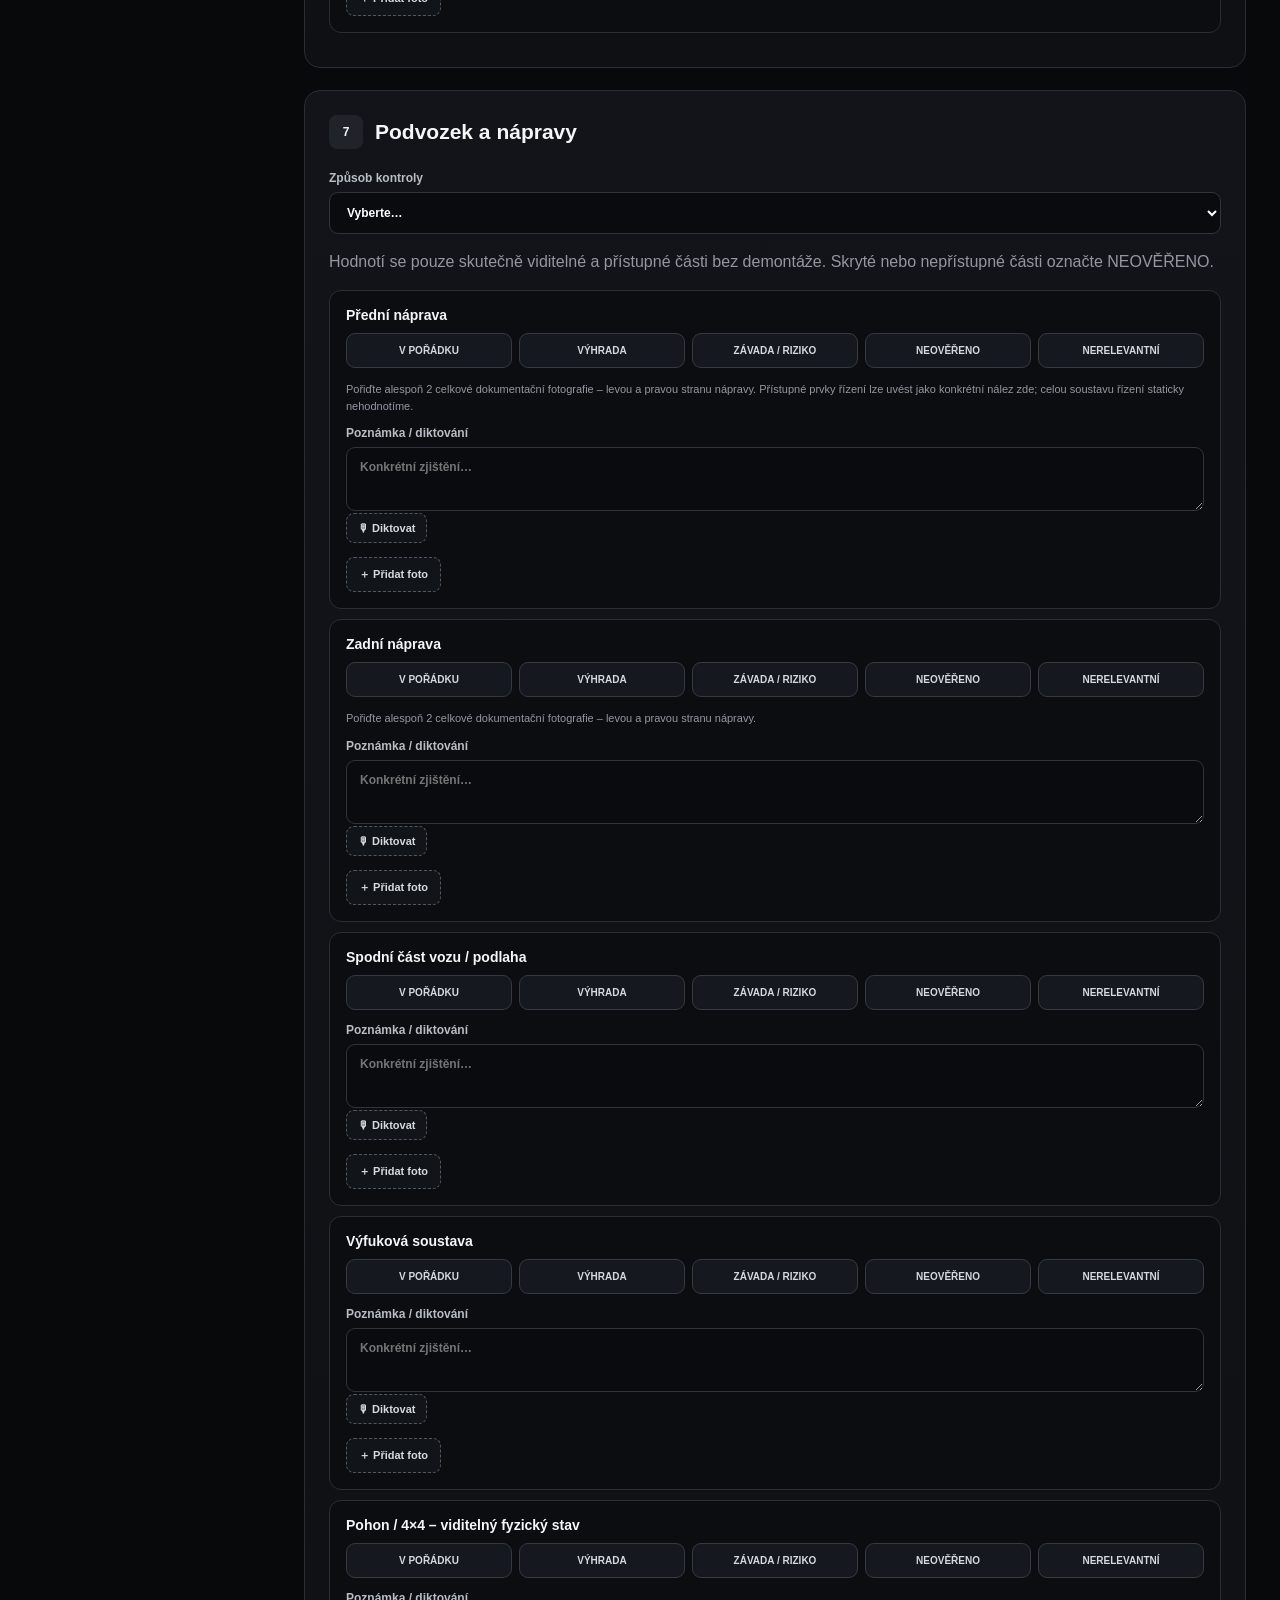
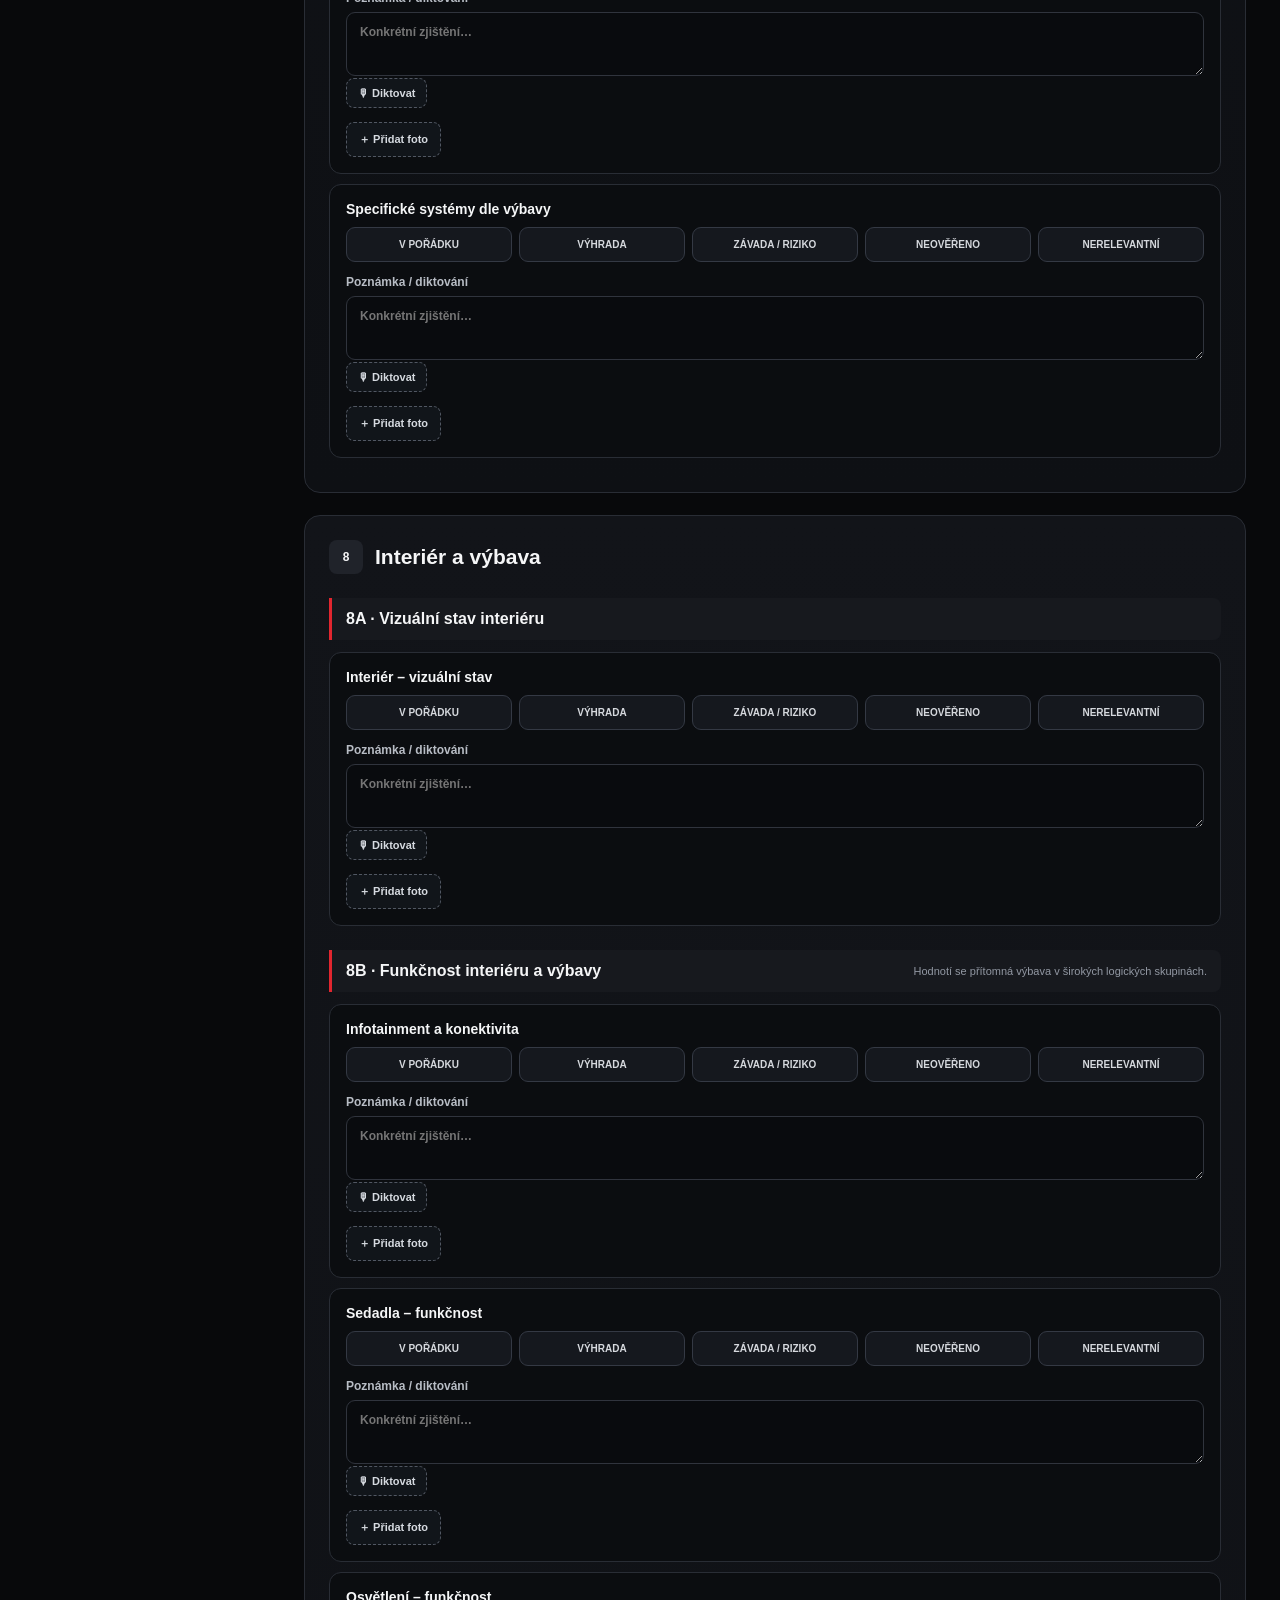
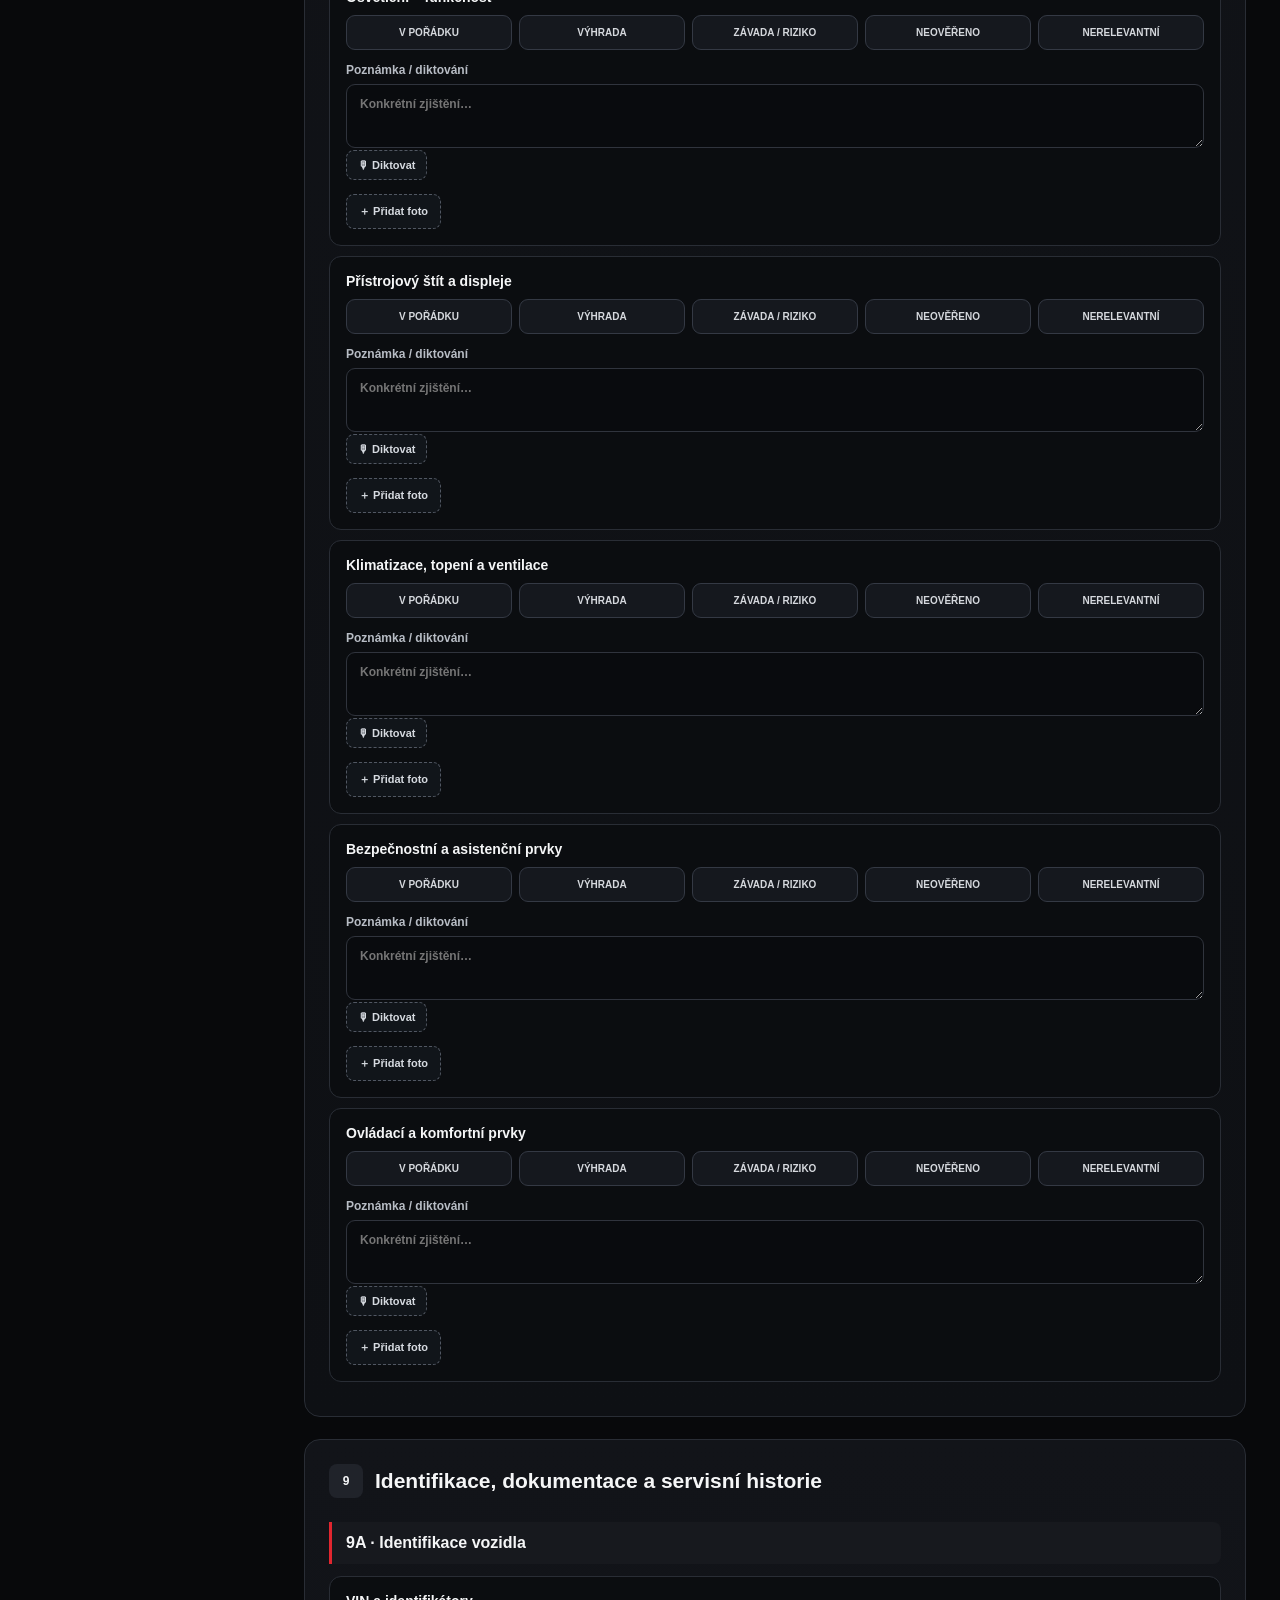
==== commit 5e1a6cf6: "Bod 2: povolení fotografií a videí z kamery i galerie" ====
--- a/kontrola/index.html
+++ b/kontrola/index.html
@@ -3,8 +3,8 @@
 <header class="topbar"><img src="../assets/logo-autorozsudek-approved-final.svg" alt="AutoRozsudek.cz" class="logo"><div class="draft"><span class="dot"></span><span id="saveState">Uloženo v zařízení</span></div></header>
 <div class="app-shell"><aside class="sidebar"><div class="inspection-id"><small>KONTROLA</small><strong id="inspectionId">AR-2026-00001</strong></div><nav id="sectionNav" aria-label="Sekce kontroly"></nav></aside><main class="content">
 <section class="hero-panel"><div><p class="eyebrow">INTERNÍ APLIKACE • PROTOTYP V3</p><h1>Nová kontrola vozidla</h1><p>Údaje zapisujete jednou při kontrole. Průběžně se ukládají v tomto prohlížeči.</p></div><button class="ghost danger" id="resetBtn" type="button">Vymazat koncept</button></section>
-<section class="card" id="vehicle"><div class="section-heading"><div><span class="step">1</span><h2>Vozidlo a zakázka</h2></div><span class="required">ZÁKLADNÍ ÚDAJE</span></div><div class="grid cols-3"><label>Značka<input data-field="vehicle.make" placeholder="Volkswagen"></label><label>Model<input data-field="vehicle.model" placeholder="Passat"></label><label>Rok výroby<input data-field="vehicle.year" inputmode="numeric" placeholder="2022"></label><label>VIN<input data-field="vehicle.vin" autocomplete="off" placeholder="WVW..."></label><label>SPZ<input data-field="vehicle.plate"></label><label>Stav km<input data-field="vehicle.mileage" inputmode="numeric" placeholder="142 360"></label><label>Země původu<input data-field="vehicle.originCountry" placeholder="Česká republika"></label><label>Platnost STK (do kdy)<input data-field="vehicle.stkValidUntil" type="date"></label><label>Palivo<select data-field="vehicle.fuel"><option value="">Vyberte…</option><option>Benzín</option><option>Nafta</option><option>Hybrid</option><option>Plug-in hybrid</option><option>Elektřina</option><option>LPG</option><option>CNG</option><option>Jiné</option></select></label></div><div class="grid cols-2"><label>Odkaz na inzerát<input data-field="order.adUrl" type="url" placeholder="https://..."></label><label>Požadovaná cena prodávajícího<input data-field="order.askingPrice" inputmode="numeric" placeholder="489 000 Kč"></label></div><label>Interní poznámka k ceně / trhu<textarea data-field="order.priceNote" rows="3" placeholder="Soukromá pracovní poznámka technika – automaticky se nezobrazuje klientovi."></textarea></label></section>
-<section class="card" id="photos"><div class="section-heading"><div><span class="step">2</span><h2>Fotografie vozu</h2></div><span class="optional">BEZ PEVNÉHO LIMITU</span></div><p class="muted">Výchozí pořadí: čas pořízení fotografie (nejstarší → nejnovější), pokud není dostupný, pořadí výběru. V produkční verzi půjde snímky přeskládat, odstranit a zvolit hlavní fotografii. Prototyp zatím ukládá pouze názvy souborů.</p><label class="upload-box"><input id="photoInput" type="file" accept="image/*" multiple><strong>+ Přidat fotografie</strong><span>Fotoaparát nebo galerie • libovolný počet</span></label><div id="photoList" class="photo-list"></div></section>
+<section class="card" id="vehicle"><div class="section-heading"><div><span class="step">1</span><h2>Vozidlo a zakázka</h2></div><span class="required">ZÁKLADNÍ ÚDAJE</span></div><div class="grid cols-3"><label>Značka<input data-field="vehicle.make" placeholder="Volkswagen"></label><label>Model<input data-field="vehicle.model" placeholder="Passat"></label><label>Rok výroby<input data-field="vehicle.year" inputmode="numeric" placeholder="2022"></label><label>VIN<input data-field="vehicle.vin" autocomplete="off" placeholder="WVW..."></label><label>SPZ<input data-field="vehicle.plate"></label><label>Stav km<input data-field="vehicle.mileage" inputmode="numeric" placeholder="142 360"></label><label>Země původu<input data-field="vehicle.originCountry" placeholder="Česká republika"></label><label>Platnost STK (do kdy)<input data-field="vehicle.stkValidUntil" type="date"></label><label>Palivo<select data-field="vehicle.fuel"><option value="">Vyberte…</option><option>Benzín</option><option>Nafta</option><option>LPG + benzín</option><option>CNG + benzín</option><option>Elektro</option><option>Hybridní</option><option>Plug-in hybrid</option><option>Mild-hybrid</option><option>Ethanol</option><option>Vodík</option></select></label></div><div class="grid cols-2"><label>Odkaz na inzerát<input data-field="order.adUrl" type="url" placeholder="https://..."></label><label>Požadovaná cena prodávajícího<input data-field="order.askingPrice" inputmode="numeric" placeholder="489 000 Kč"></label></div><label>Interní poznámka k ceně / trhu<textarea data-field="order.priceNote" rows="3" placeholder="Soukromá pracovní poznámka technika – automaticky se nezobrazuje klientovi."></textarea></label></section>
+<section class="card" id="photos"><div class="section-heading"><div><span class="step">2</span><h2>Fotografie a videa vozu</h2></div><span class="optional">BEZ PEVNÉHO LIMITU</span></div><p class="muted">Výchozí pořadí: čas pořízení fotografie nebo videa (nejstarší → nejnovější), pokud není dostupný, pořadí výběru. V produkční verzi půjde soubory přeskládat, odstranit a zvolit hlavní fotografii. Prototyp zatím ukládá pouze názvy souborů.</p><label class="upload-box"><input id="photoInput" type="file" accept="image/*,video/*" multiple><strong>+ Přidat fotografie / videa</strong><span>Fotoaparát, kamera nebo galerie • libovolný počet</span></label><div id="photoList" class="photo-list"></div></section>
 <div id="dynamicSections"></div>
 <section class="card" id="final"><div class="section-heading"><div><span class="step">13</span><h2>Finální rozsudek</h2></div></div><div class="final-summary-grid"><div class="final-auto"><span>Požadovaná cena prodávajícího</span><strong id="finalAskingPrice">—</strong><small>Automaticky převzato z bodu 1</small></div><div class="final-auto"><span>Očekávané investice</span><strong id="finalInvestmentTotal">0 – 0 Kč</strong><small>Automaticky převzato z bodu 12</small></div></div><div class="verdict-picker" data-field="final.verdict"><button type="button" data-value="DOPORUČUJEME" class="ok">DOPORUČUJEME</button><button type="button" data-value="DOPORUČUJEME S VÝHRADAMI" class="warn">DOPORUČUJEME S VÝHRADAMI</button><button type="button" data-value="NEDOPORUČUJEME" class="bad">NEDOPORUČUJEME</button></div><label>Celkové hodnocení technika<textarea data-field="final.summary" rows="6" placeholder="Nejdůležitější zjištění, celkový stav a závěr pro klienta…"></textarea></label><div class="grid cols-2"><label>Posouzení požadované ceny<select data-field="final.priceAssessment"><option value="">Vyberte…</option><option>Cena odpovídá stavu vozu</option><option>Cena je vzhledem ke zjištěnému stavu vyšší</option><option>Cena je vzhledem ke stavu vozu zajímavá</option><option>Nelze spolehlivě posoudit</option></select></label><label>Komentář k ceně<textarea data-field="final.priceComment" rows="2" placeholder="Volitelné…"></textarea></label></div><div class="inspector"><span>Kontrolu provedl:</span><strong>Lukáš Stehlík</strong><small>AutoRozsudek.cz</small></div><button class="report-btn" type="button" id="reportBtn">ZKONTROLOVAT A VYTVOŘIT REPORT →</button><div id="validationResult"></div><p class="muted">Prototyp report ještě negeneruje. Kontrola před vytvořením upozorní na chybějící důležité údaje; legitimní NEOVĚŘENO / NERELEVANTNÍ nebude blokovat.</p></section>
 </main></div><script src="./kontrola.js"></script></body></html>
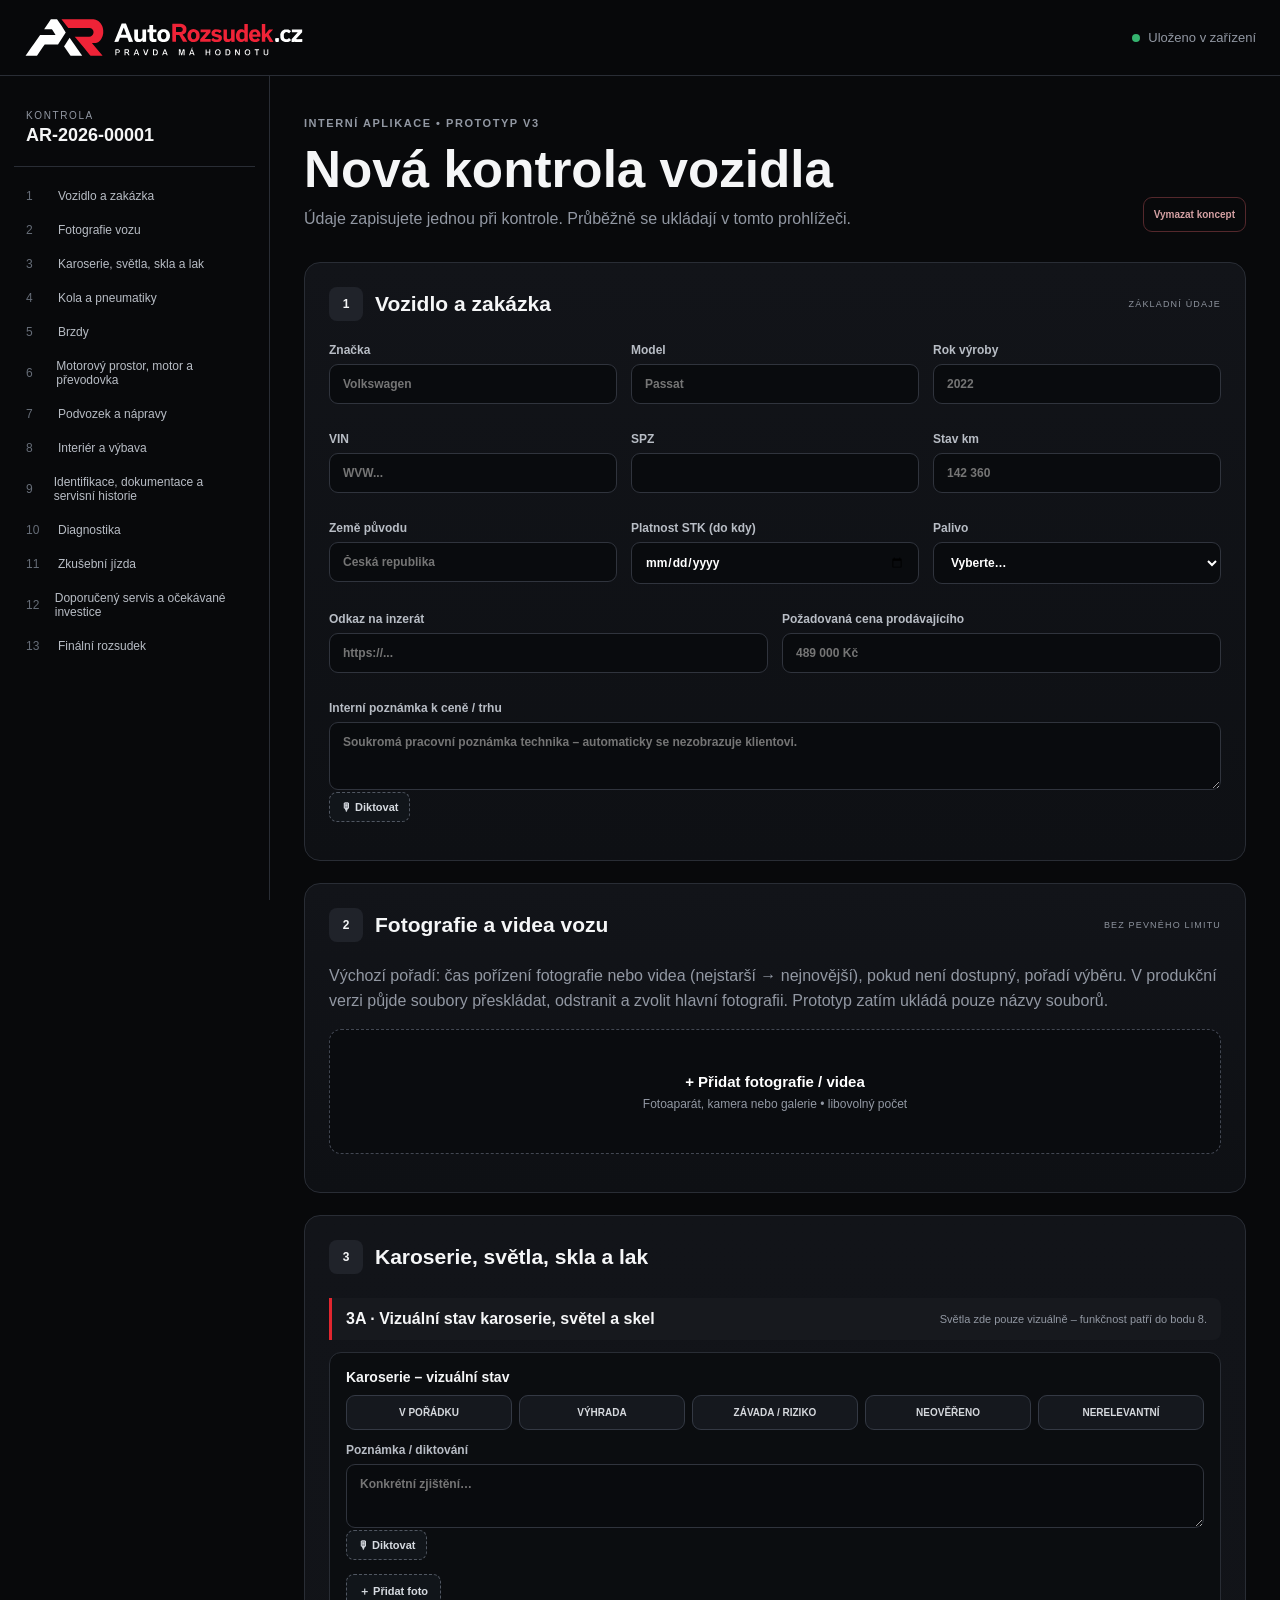
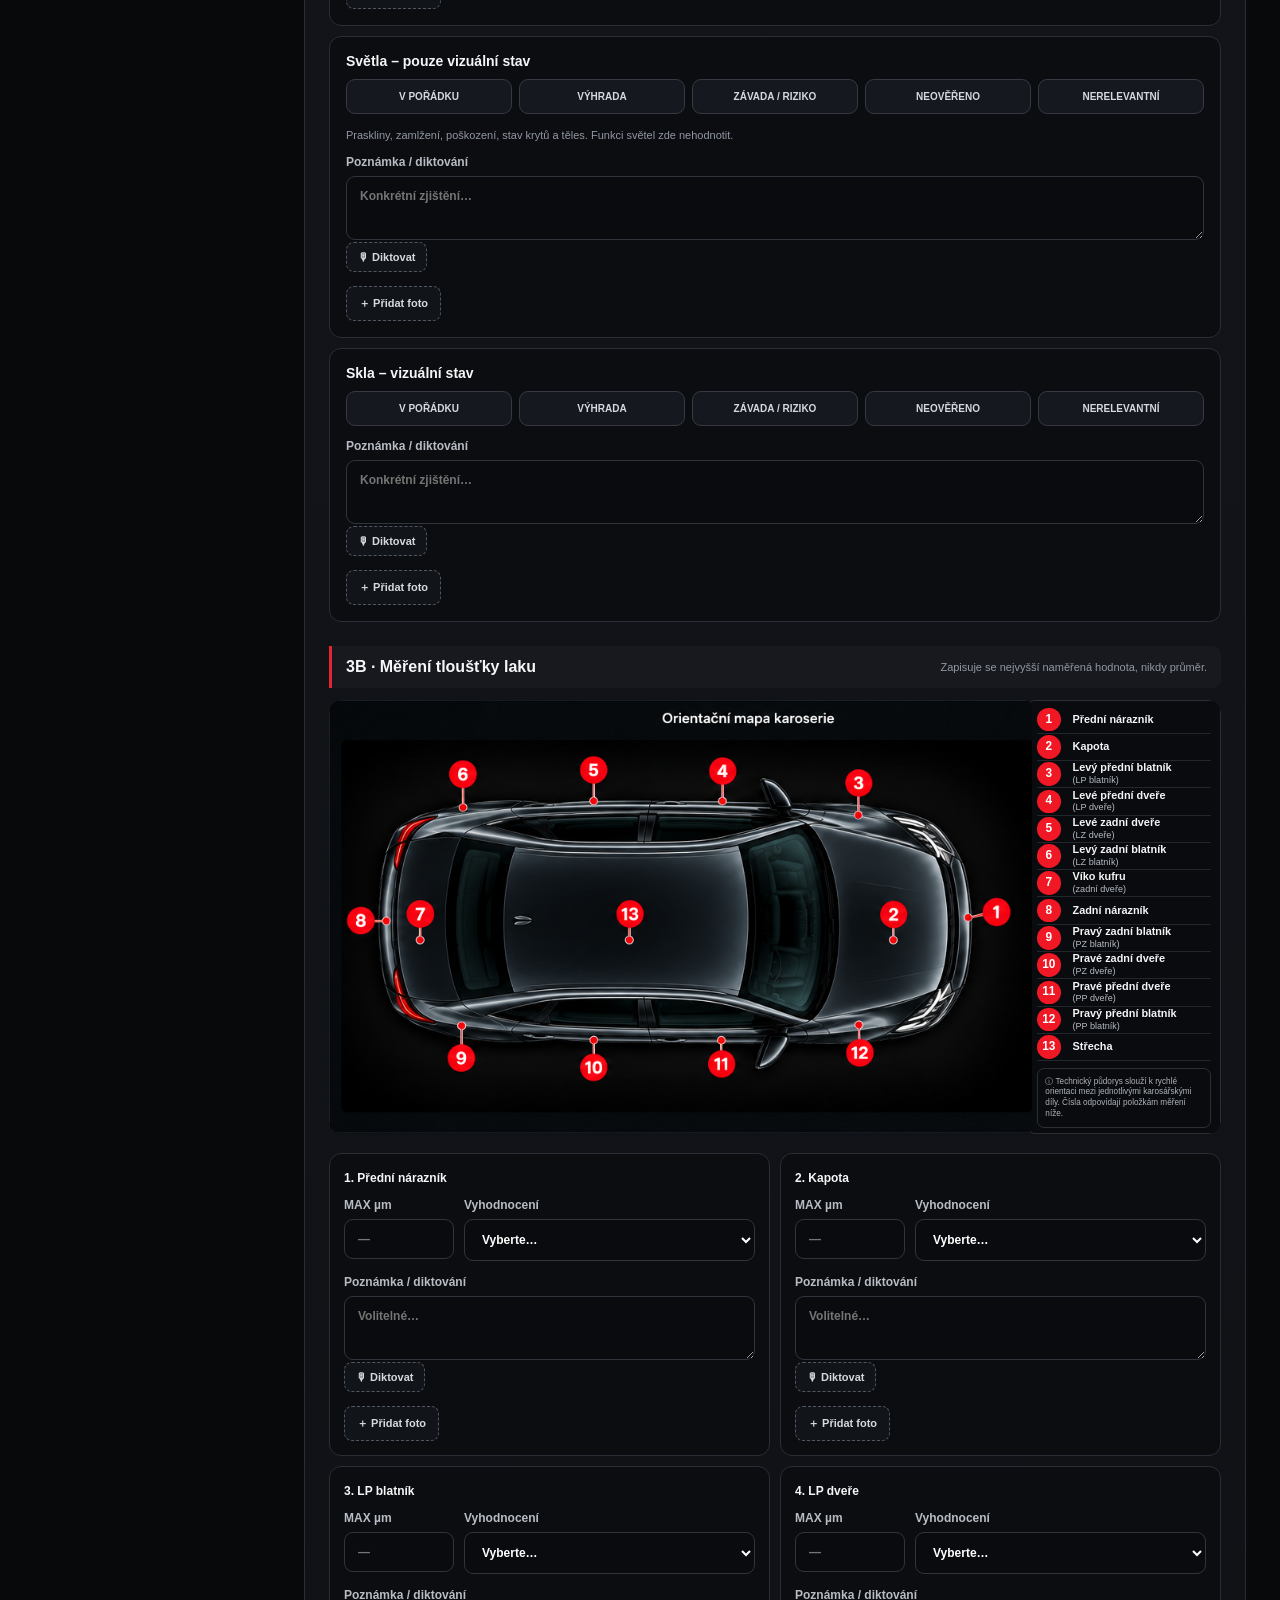
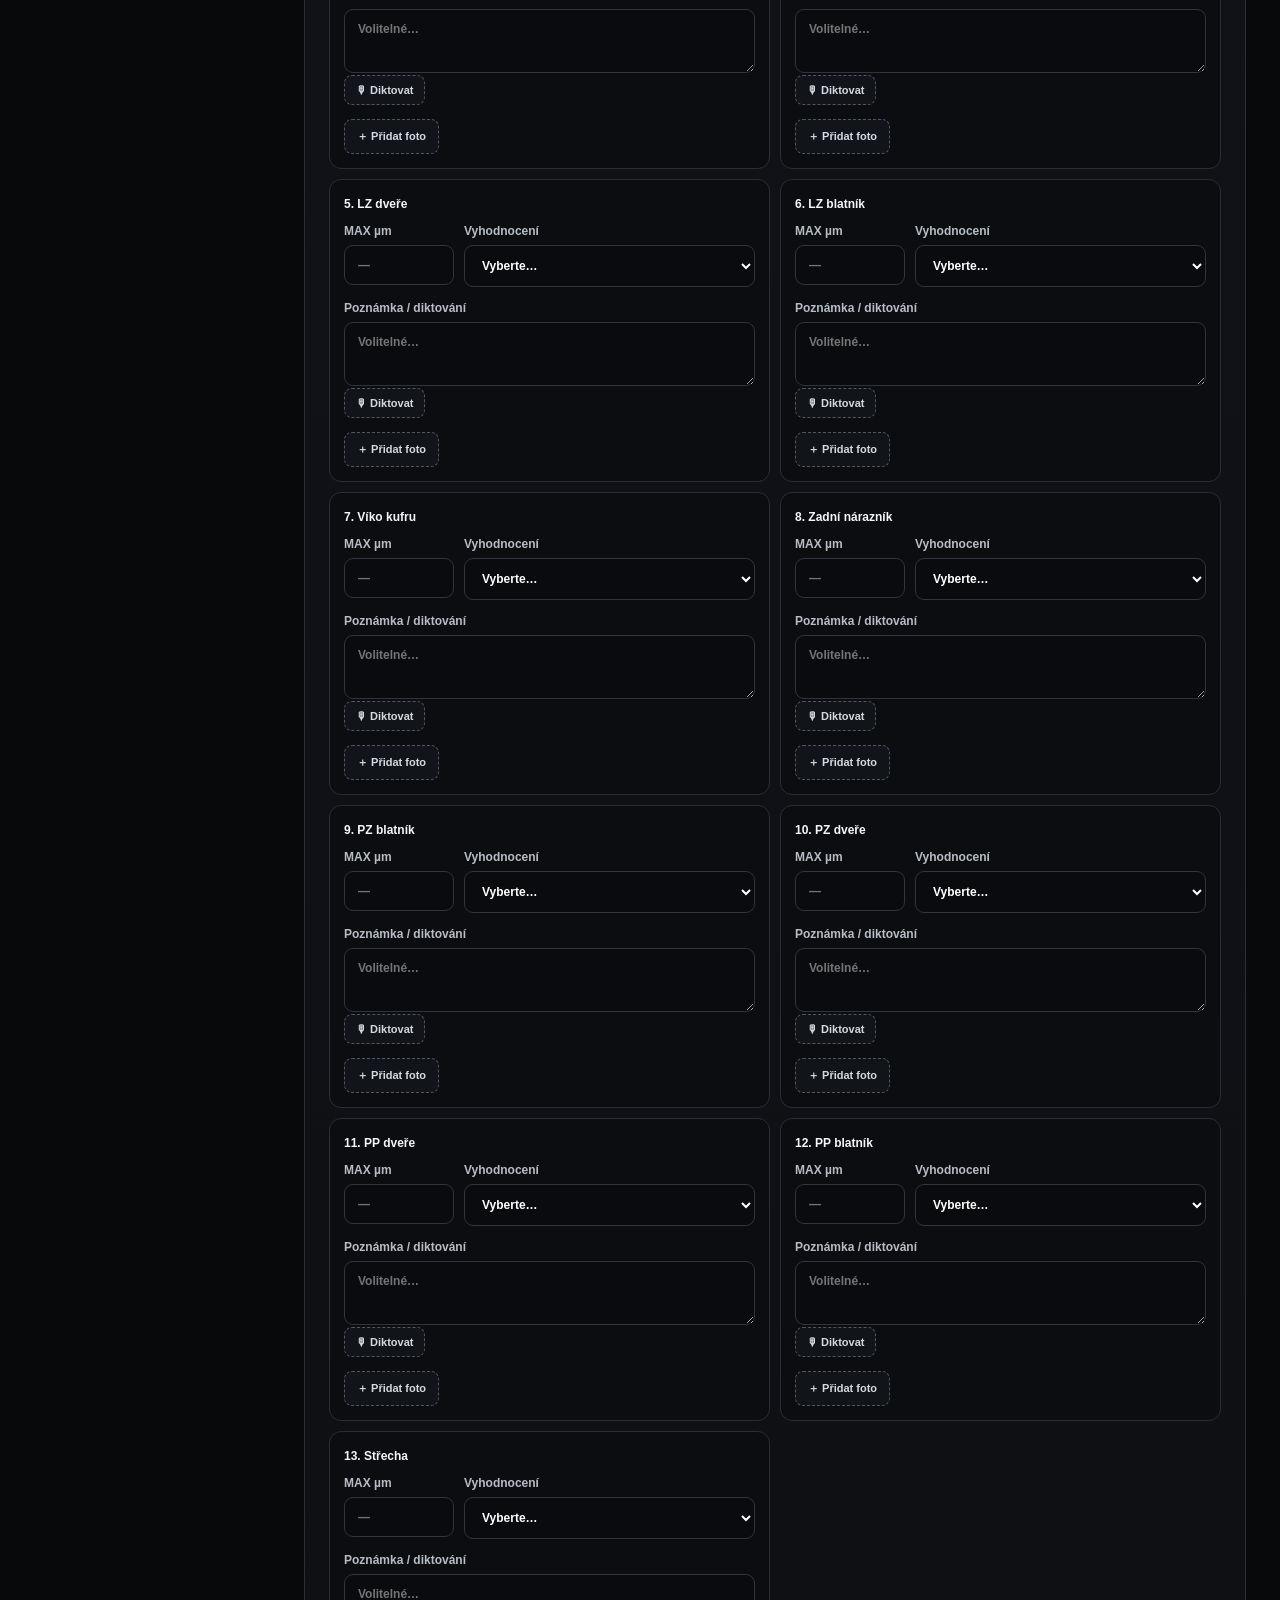
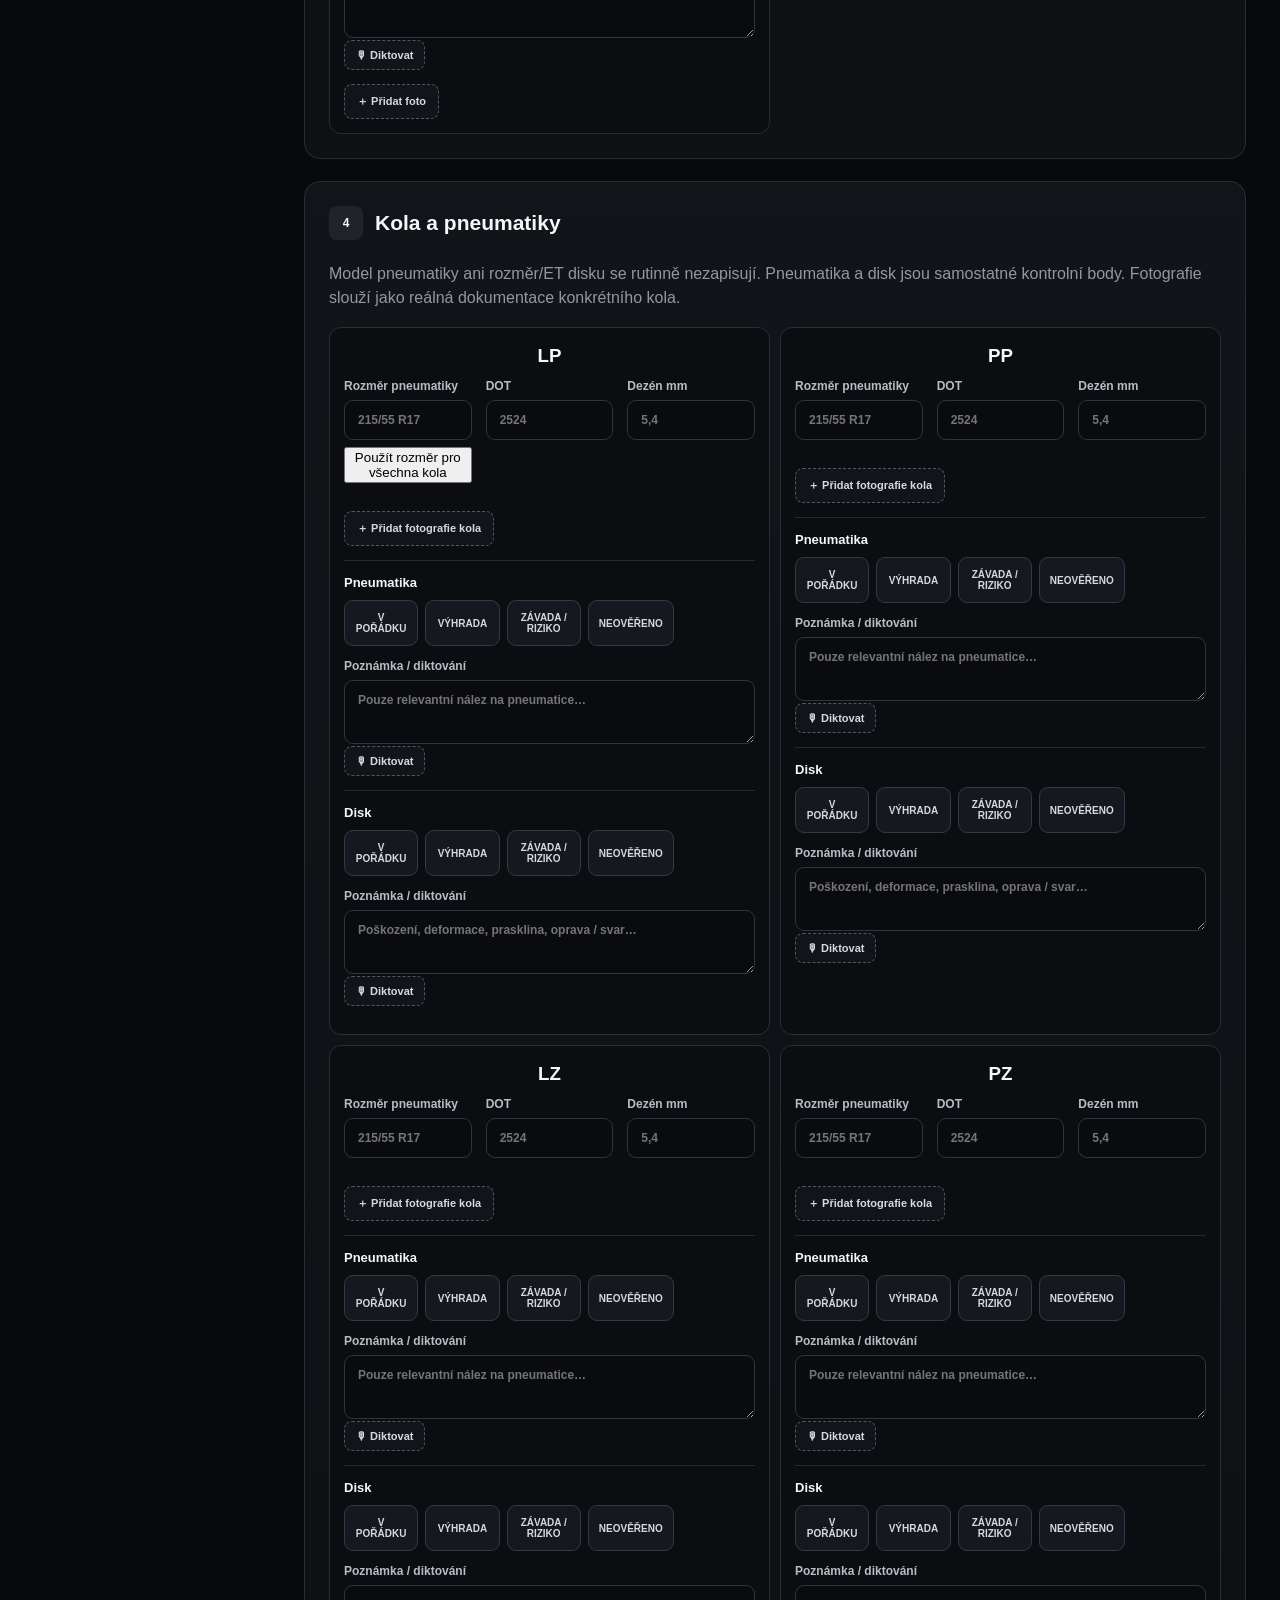
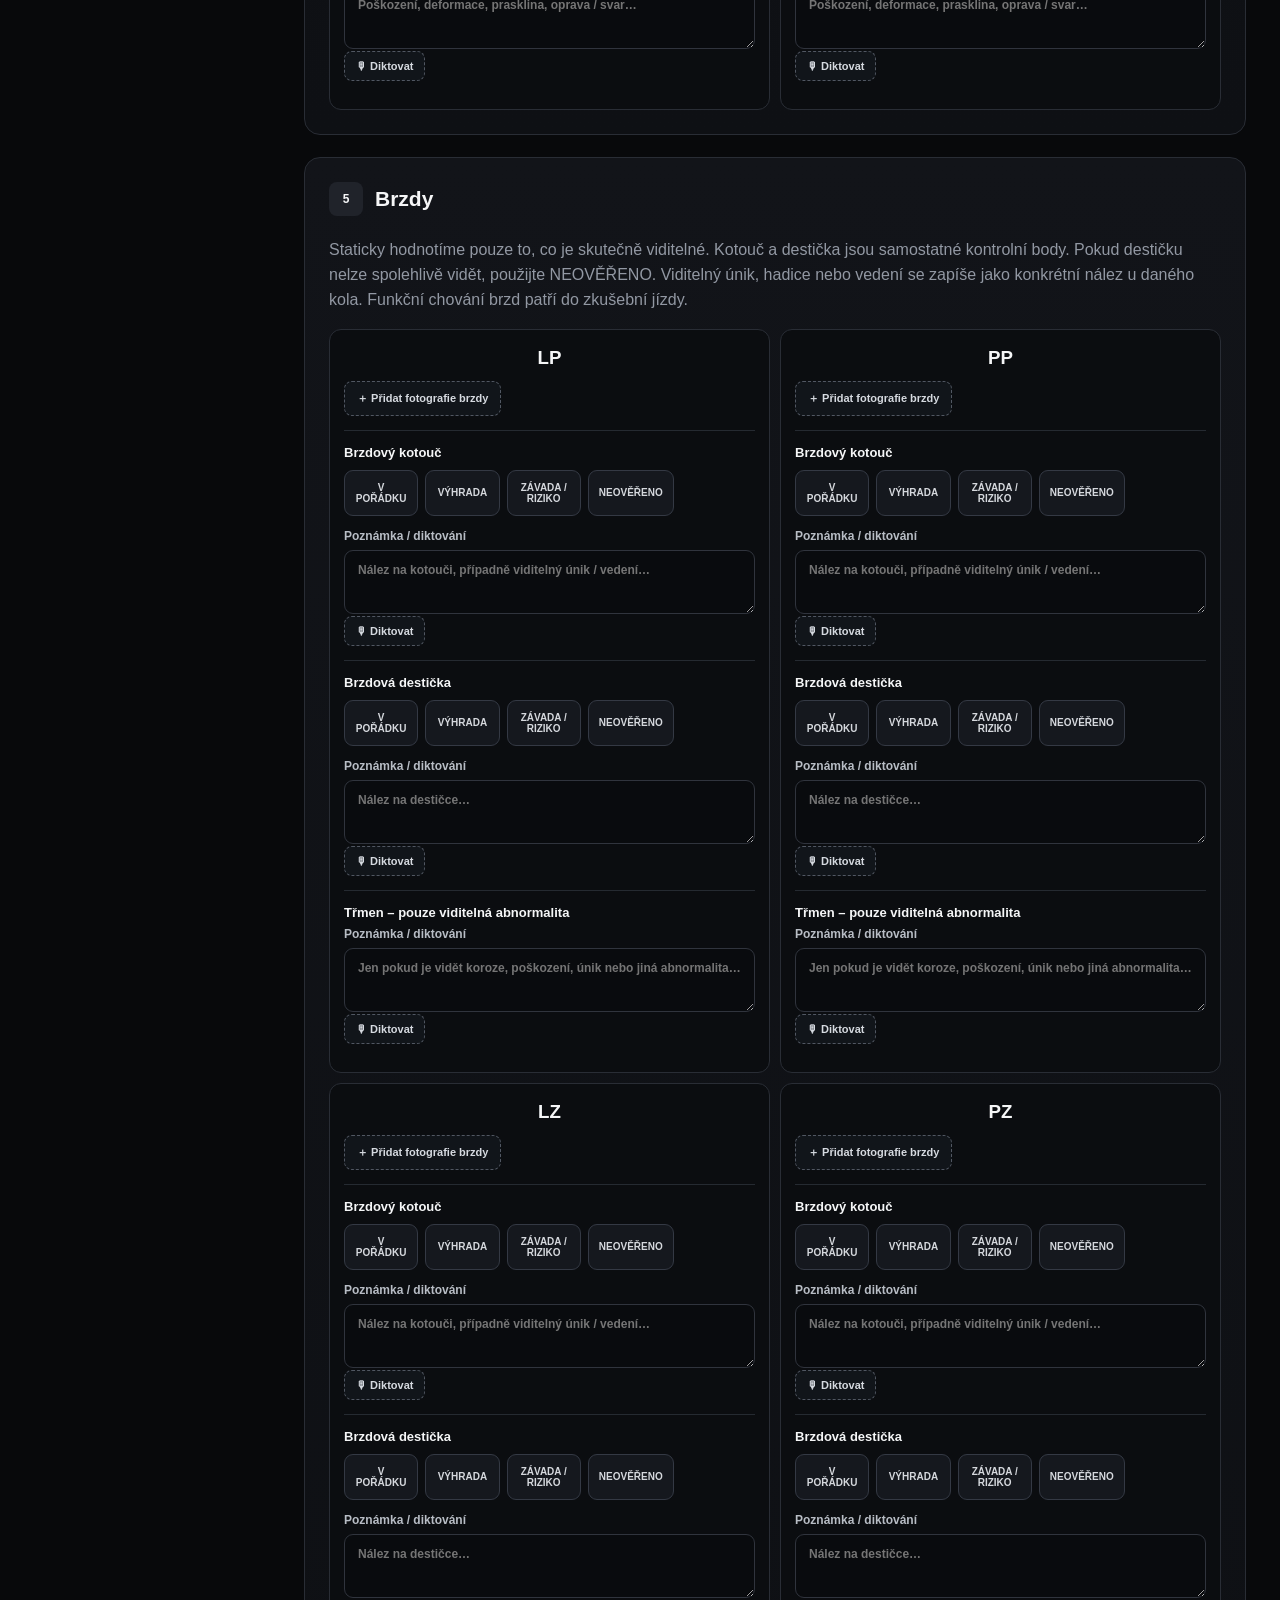
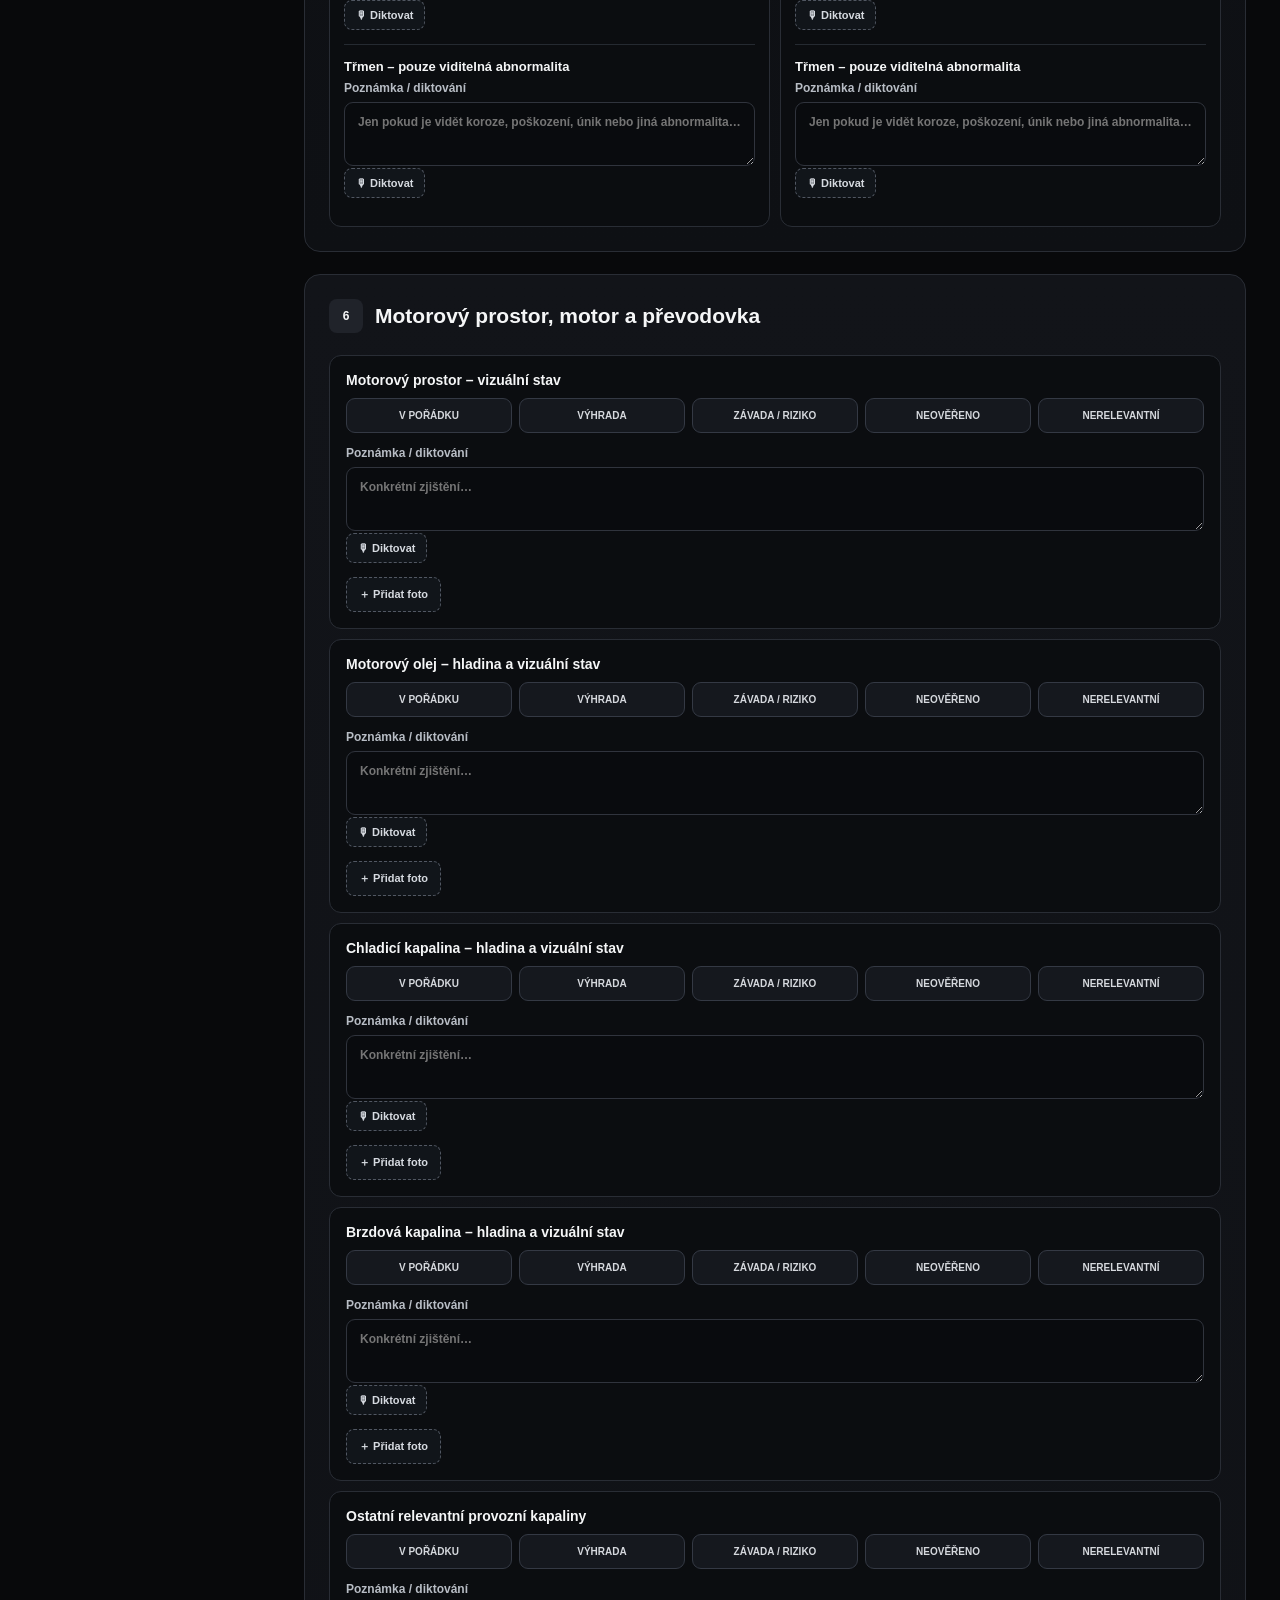
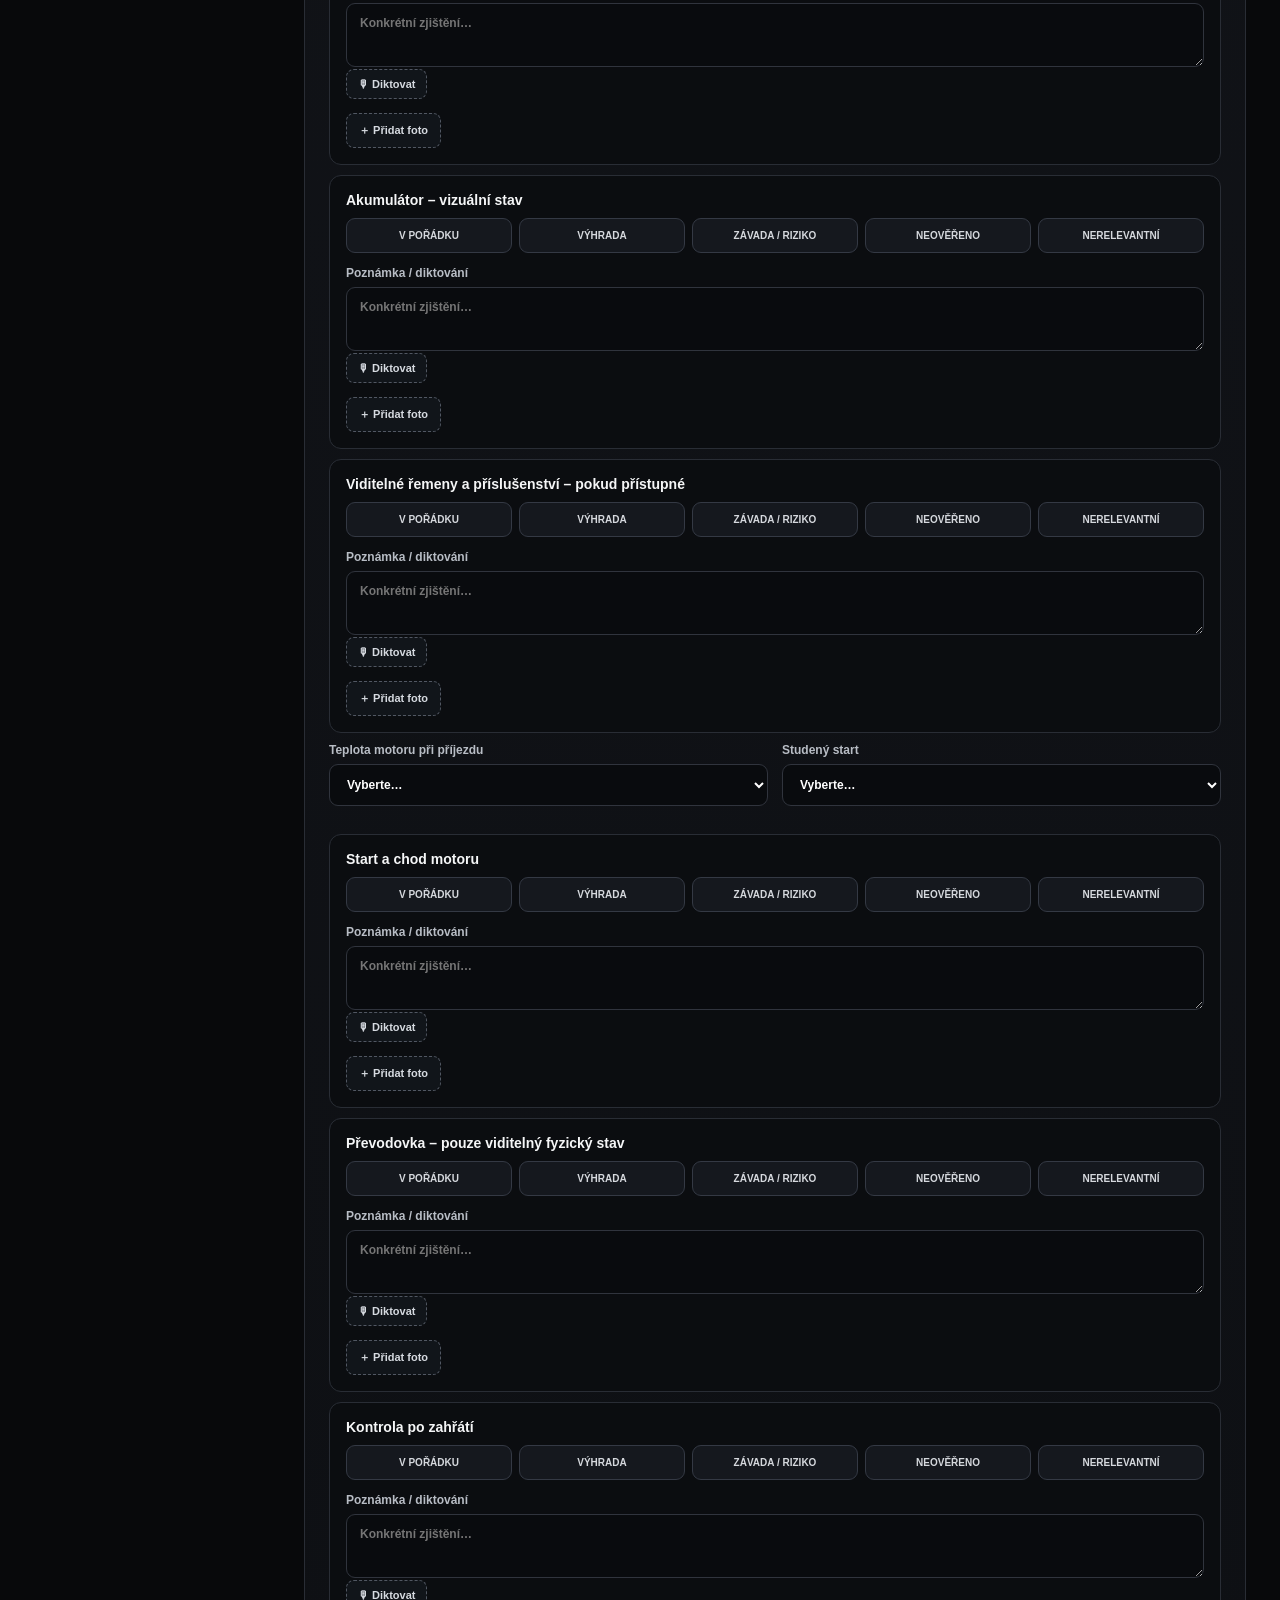
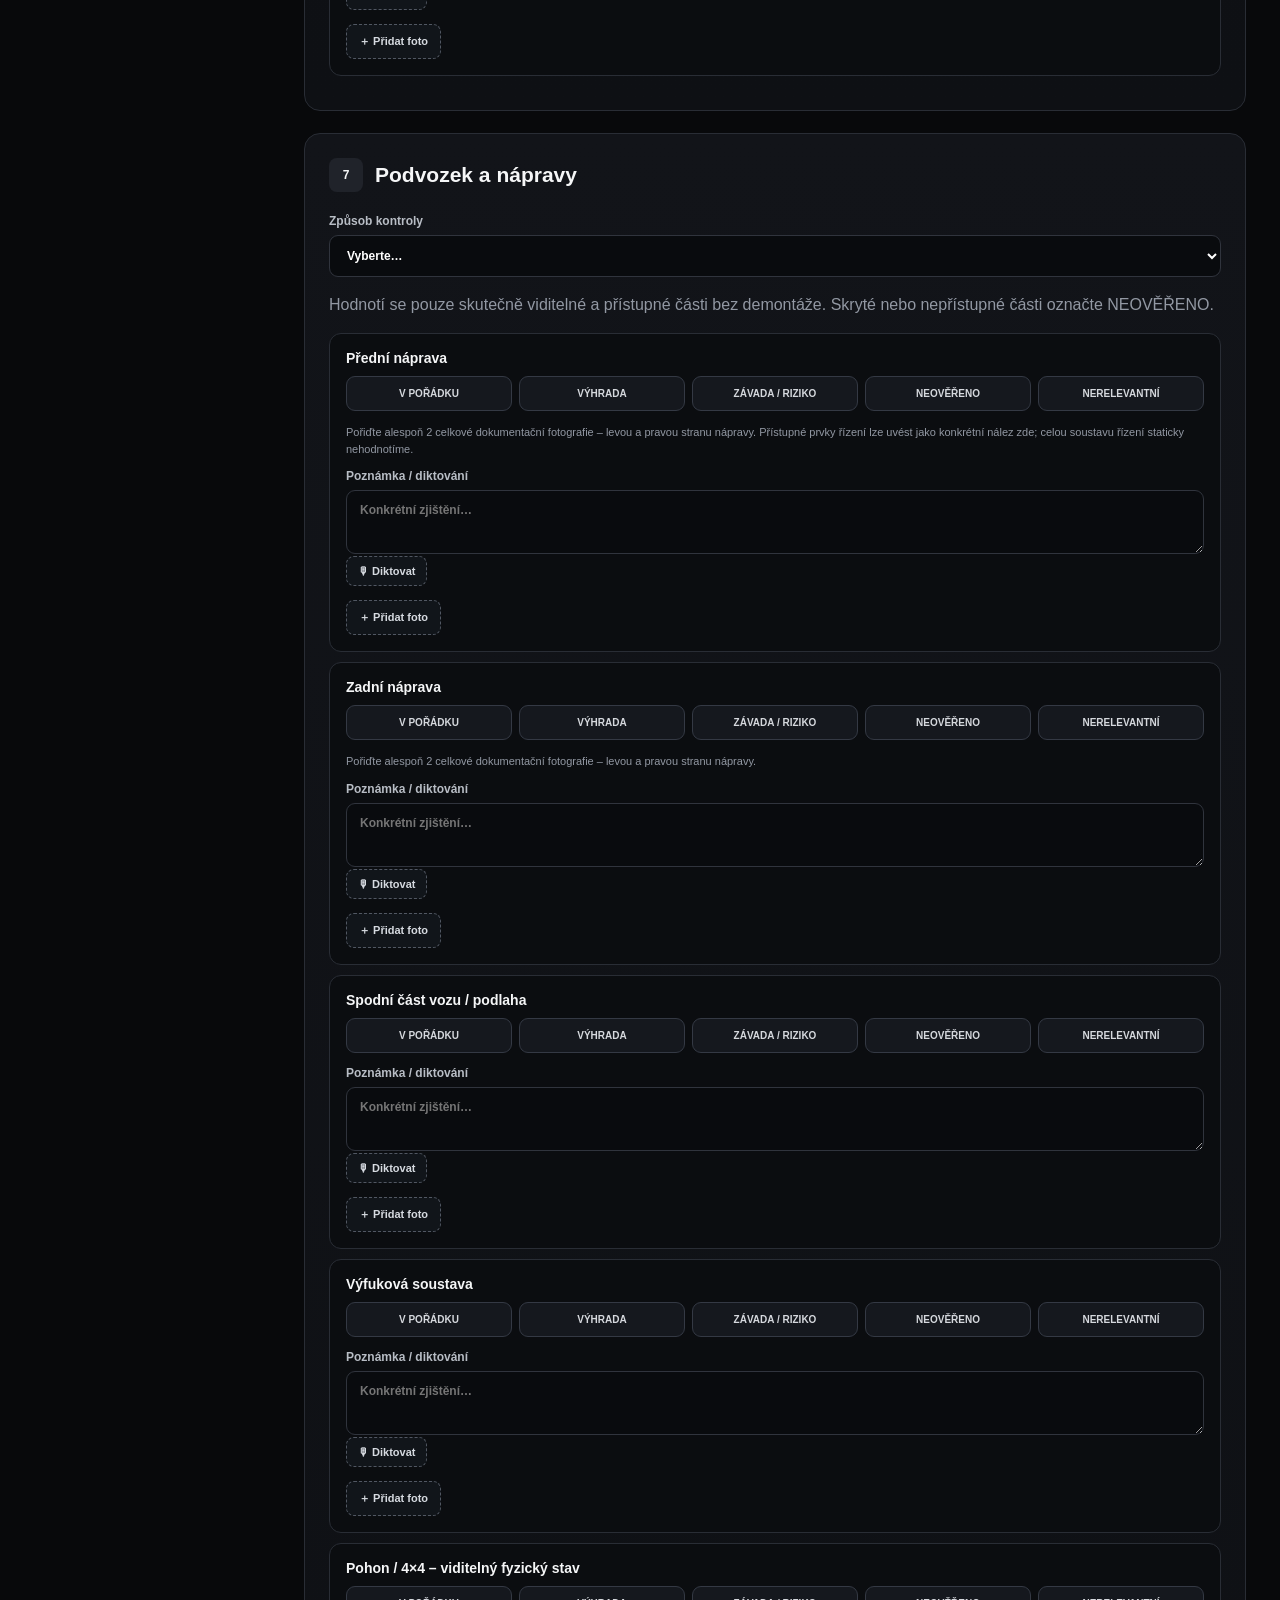
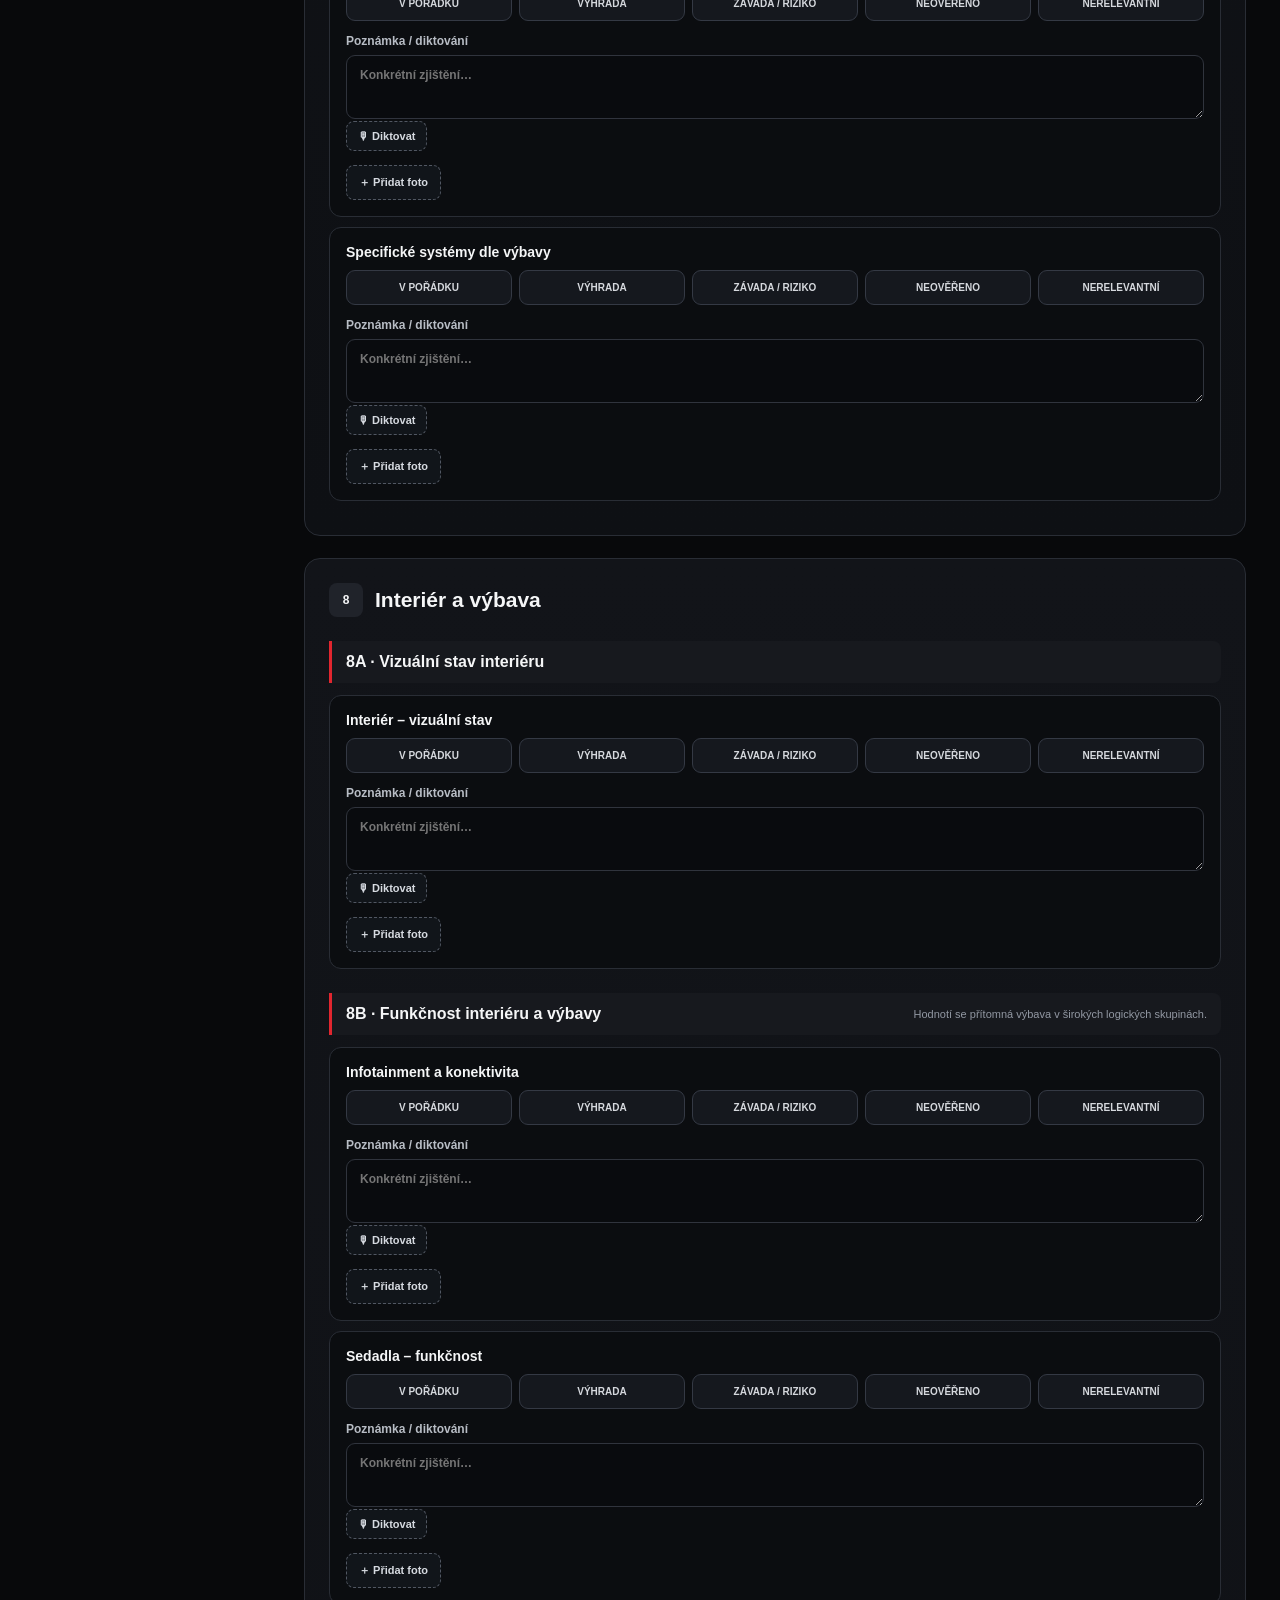
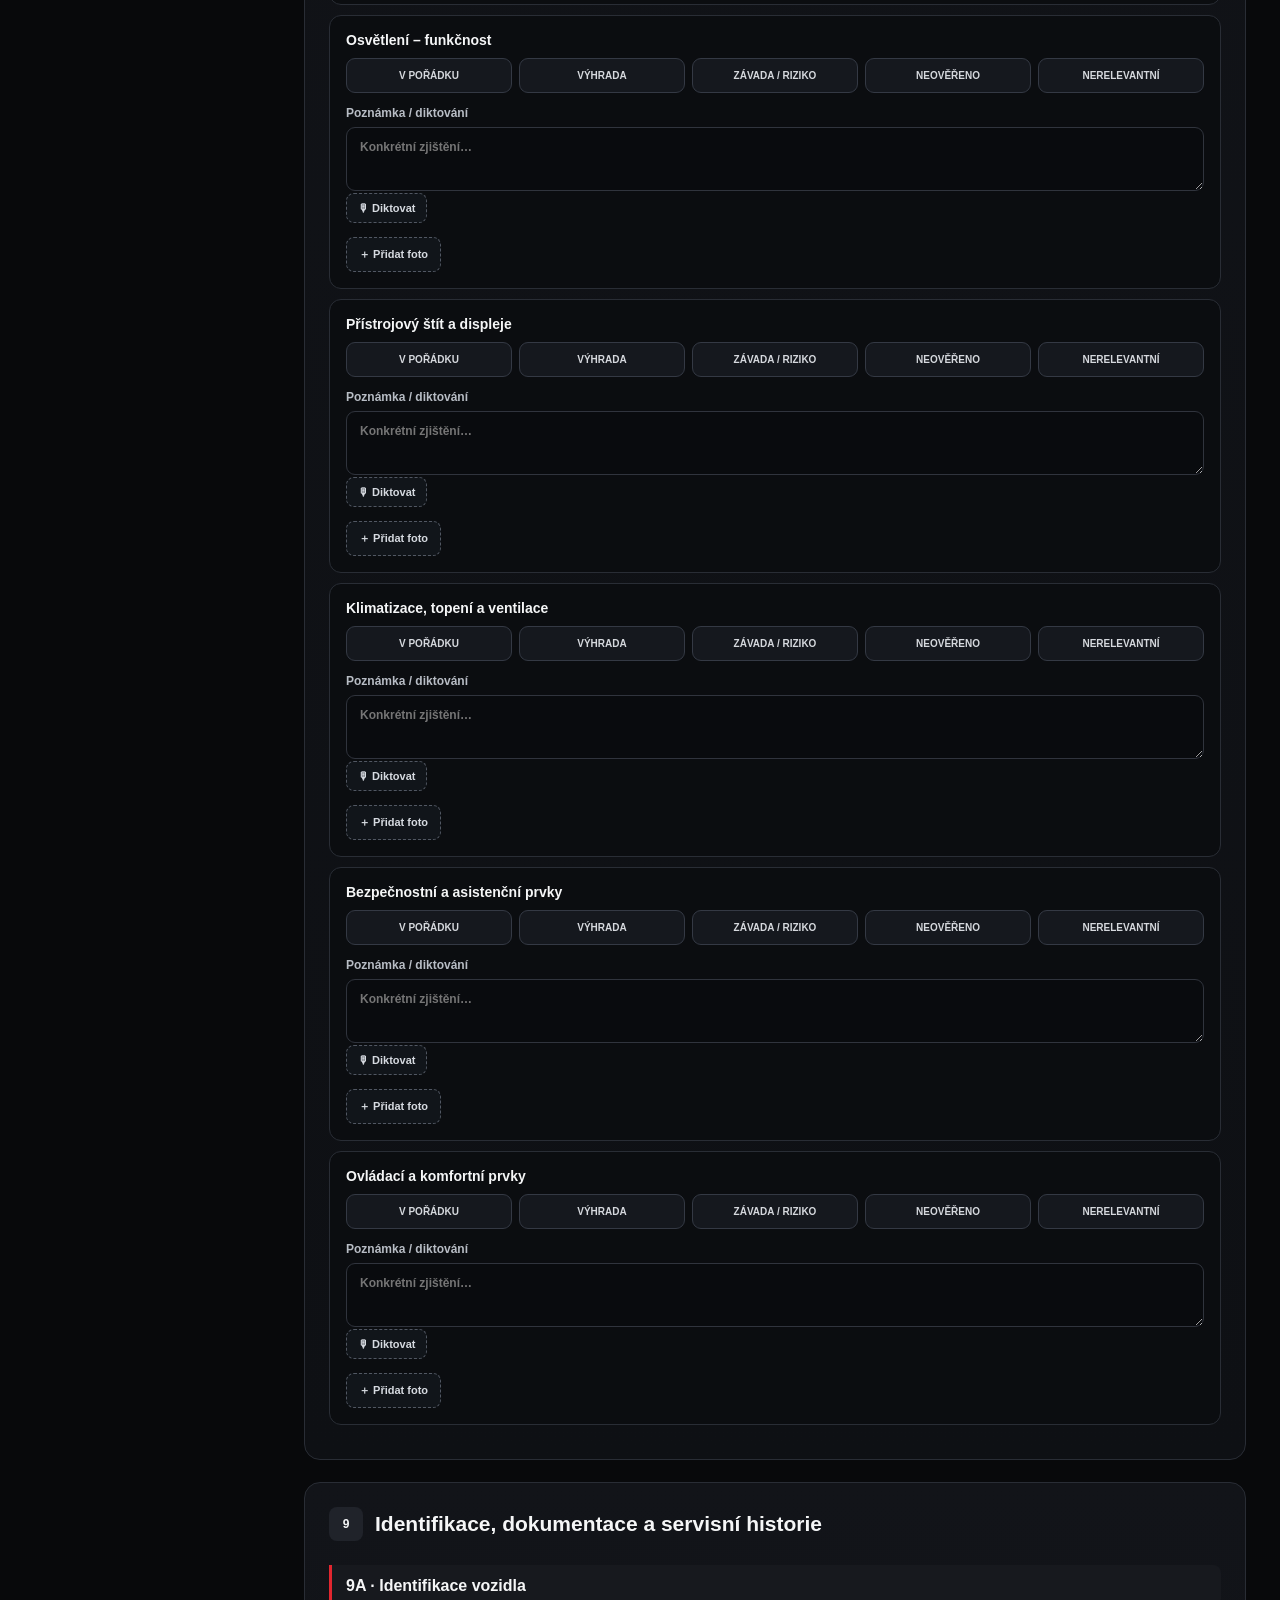
==== commit 6cc7a3dd: "Přečíslování závěrečných bodů po vložení video shrnutí" ====
--- a/kontrola/index.html
+++ b/kontrola/index.html
@@ -6,5 +6,5 @@
 <section class="card" id="vehicle"><div class="section-heading"><div><span class="step">1</span><h2>Vozidlo a zakázka</h2></div><span class="required">ZÁKLADNÍ ÚDAJE</span></div><div class="grid cols-3"><label>Značka<input data-field="vehicle.make" placeholder="Volkswagen"></label><label>Model<input data-field="vehicle.model" placeholder="Passat"></label><label>Rok výroby<input data-field="vehicle.year" inputmode="numeric" placeholder="2022"></label><label>VIN<input data-field="vehicle.vin" autocomplete="off" placeholder="WVW..."></label><label>SPZ<input data-field="vehicle.plate"></label><label>Stav km<input data-field="vehicle.mileage" inputmode="numeric" placeholder="142 360"></label><label>Země původu<input data-field="vehicle.originCountry" placeholder="Česká republika"></label><label>Platnost STK (do kdy)<input data-field="vehicle.stkValidUntil" type="date"></label><label>Palivo<select data-field="vehicle.fuel"><option value="">Vyberte…</option><option>Benzín</option><option>Nafta</option><option>LPG + benzín</option><option>CNG + benzín</option><option>Elektro</option><option>Hybridní</option><option>Plug-in hybrid</option><option>Mild-hybrid</option><option>Ethanol</option><option>Vodík</option></select></label></div><div class="grid cols-2"><label>Odkaz na inzerát<input data-field="order.adUrl" type="url" placeholder="https://..."></label><label>Požadovaná cena prodávajícího<input data-field="order.askingPrice" inputmode="numeric" placeholder="489 000 Kč"></label></div><label>Interní poznámka k ceně / trhu<textarea data-field="order.priceNote" rows="3" placeholder="Soukromá pracovní poznámka technika – automaticky se nezobrazuje klientovi."></textarea></label></section>
 <section class="card" id="photos"><div class="section-heading"><div><span class="step">2</span><h2>Fotografie a videa vozu</h2></div><span class="optional">BEZ PEVNÉHO LIMITU</span></div><p class="muted">Výchozí pořadí: čas pořízení fotografie nebo videa (nejstarší → nejnovější), pokud není dostupný, pořadí výběru. V produkční verzi půjde soubory přeskládat, odstranit a zvolit hlavní fotografii. Prototyp zatím ukládá pouze názvy souborů.</p><label class="upload-box"><input id="photoInput" type="file" accept="image/*,video/*" multiple><strong>+ Přidat fotografie / videa</strong><span>Fotoaparát, kamera nebo galerie • libovolný počet</span></label><div id="photoList" class="photo-list"></div></section>
 <div id="dynamicSections"></div>
-<section class="card" id="final"><div class="section-heading"><div><span class="step">13</span><h2>Finální rozsudek</h2></div></div><div class="final-summary-grid"><div class="final-auto"><span>Požadovaná cena prodávajícího</span><strong id="finalAskingPrice">—</strong><small>Automaticky převzato z bodu 1</small></div><div class="final-auto"><span>Očekávané investice</span><strong id="finalInvestmentTotal">0 – 0 Kč</strong><small>Automaticky převzato z bodu 12</small></div></div><div class="verdict-picker" data-field="final.verdict"><button type="button" data-value="DOPORUČUJEME" class="ok">DOPORUČUJEME</button><button type="button" data-value="DOPORUČUJEME S VÝHRADAMI" class="warn">DOPORUČUJEME S VÝHRADAMI</button><button type="button" data-value="NEDOPORUČUJEME" class="bad">NEDOPORUČUJEME</button></div><label>Celkové hodnocení technika<textarea data-field="final.summary" rows="6" placeholder="Nejdůležitější zjištění, celkový stav a závěr pro klienta…"></textarea></label><div class="grid cols-2"><label>Posouzení požadované ceny<select data-field="final.priceAssessment"><option value="">Vyberte…</option><option>Cena odpovídá stavu vozu</option><option>Cena je vzhledem ke zjištěnému stavu vyšší</option><option>Cena je vzhledem ke stavu vozu zajímavá</option><option>Nelze spolehlivě posoudit</option></select></label><label>Komentář k ceně<textarea data-field="final.priceComment" rows="2" placeholder="Volitelné…"></textarea></label></div><div class="inspector"><span>Kontrolu provedl:</span><strong>Lukáš Stehlík</strong><small>AutoRozsudek.cz</small></div><button class="report-btn" type="button" id="reportBtn">ZKONTROLOVAT A VYTVOŘIT REPORT →</button><div id="validationResult"></div><p class="muted">Prototyp report ještě negeneruje. Kontrola před vytvořením upozorní na chybějící důležité údaje; legitimní NEOVĚŘENO / NERELEVANTNÍ nebude blokovat.</p></section>
+<section class="card" id="final"><div class="section-heading"><div><span class="step">14</span><h2>Finální rozsudek</h2></div></div><div class="final-summary-grid"><div class="final-auto"><span>Požadovaná cena prodávajícího</span><strong id="finalAskingPrice">—</strong><small>Automaticky převzato z bodu 1</small></div><div class="final-auto"><span>Očekávané investice</span><strong id="finalInvestmentTotal">0 – 0 Kč</strong><small>Automaticky převzato z bodu 13</small></div></div><div class="verdict-picker" data-field="final.verdict"><button type="button" data-value="DOPORUČUJEME" class="ok">DOPORUČUJEME</button><button type="button" data-value="DOPORUČUJEME S VÝHRADAMI" class="warn">DOPORUČUJEME S VÝHRADAMI</button><button type="button" data-value="NEDOPORUČUJEME" class="bad">NEDOPORUČUJEME</button></div><label>Celkové hodnocení technika<textarea data-field="final.summary" rows="6" placeholder="Nejdůležitější zjištění, celkový stav a závěr pro klienta…"></textarea></label><div class="grid cols-2"><label>Posouzení požadované ceny<select data-field="final.priceAssessment"><option value="">Vyberte…</option><option>Cena odpovídá stavu vozu</option><option>Cena je vzhledem ke zjištěnému stavu vyšší</option><option>Cena je vzhledem ke stavu vozu zajímavá</option><option>Nelze spolehlivě posoudit</option></select></label><label>Komentář k ceně<textarea data-field="final.priceComment" rows="2" placeholder="Volitelné…"></textarea></label></div><div class="inspector"><span>Kontrolu provedl:</span><strong>Lukáš Stehlík</strong><small>AutoRozsudek.cz</small></div><button class="report-btn" type="button" id="reportBtn">ZKONTROLOVAT A VYTVOŘIT REPORT →</button><div id="validationResult"></div><p class="muted">Prototyp report ještě negeneruje. Kontrola před vytvořením upozorní na chybějící důležité údaje; legitimní NEOVĚŘENO / NERELEVANTNÍ nebude blokovat.</p></section>
 </main></div><script src="./kontrola.js"></script></body></html>
--- a/kontrola/kontrola.css
+++ b/kontrola/kontrola.css
@@ -197,3 +197,17 @@
   .body-map-sharp-legend{display:flex!important;flex-direction:column!important;gap:0!important}
   .body-map-sharp-note{grid-column:auto!important}
 }
+
+/* Náhledy nahraných médií a dokumentů */
+.photo-list,.media-files{align-items:flex-start}
+.file-preview-card{position:relative;width:118px;border:1px solid var(--line);border-radius:10px;overflow:hidden;background:#0a0c0f;color:#c4c8cf;font-size:9px}
+.file-preview-card img,.file-preview-card video{display:block;width:100%;height:88px;object-fit:cover;background:#050607}
+.file-preview-card>span{display:block;padding:7px 8px;white-space:nowrap;overflow:hidden;text-overflow:ellipsis}
+.file-preview-card .video-badge{position:absolute;left:6px;top:62px;padding:3px 5px;border-radius:5px;background:rgba(0,0,0,.78);color:#fff;font-size:8px;letter-spacing:.04em}
+.file-preview-card.document-preview{height:118px;display:flex;flex-direction:column;align-items:center;justify-content:center;text-align:center}
+.file-preview-card.document-preview>b{font-size:15px;color:#fff;border:1px solid #454b55;border-radius:7px;padding:9px 8px}
+.file-preview-card.document-preview>span{width:100%;box-sizing:border-box}
+@media(max-width:560px){.file-preview-card{width:104px}.file-preview-card img,.file-preview-card video{height:78px}.file-preview-card .video-badge{top:53px}}
+
+.file-preview-card .file-remove{position:absolute;z-index:3;top:5px;right:5px;width:25px;height:25px;border:1px solid rgba(255,255,255,.32);border-radius:50%;background:rgba(0,0,0,.82);color:#fff;font-size:18px;line-height:20px;font-weight:700;cursor:pointer;padding:0}
+.file-preview-card .file-remove:hover{background:#b51f27;border-color:#e1262f}
